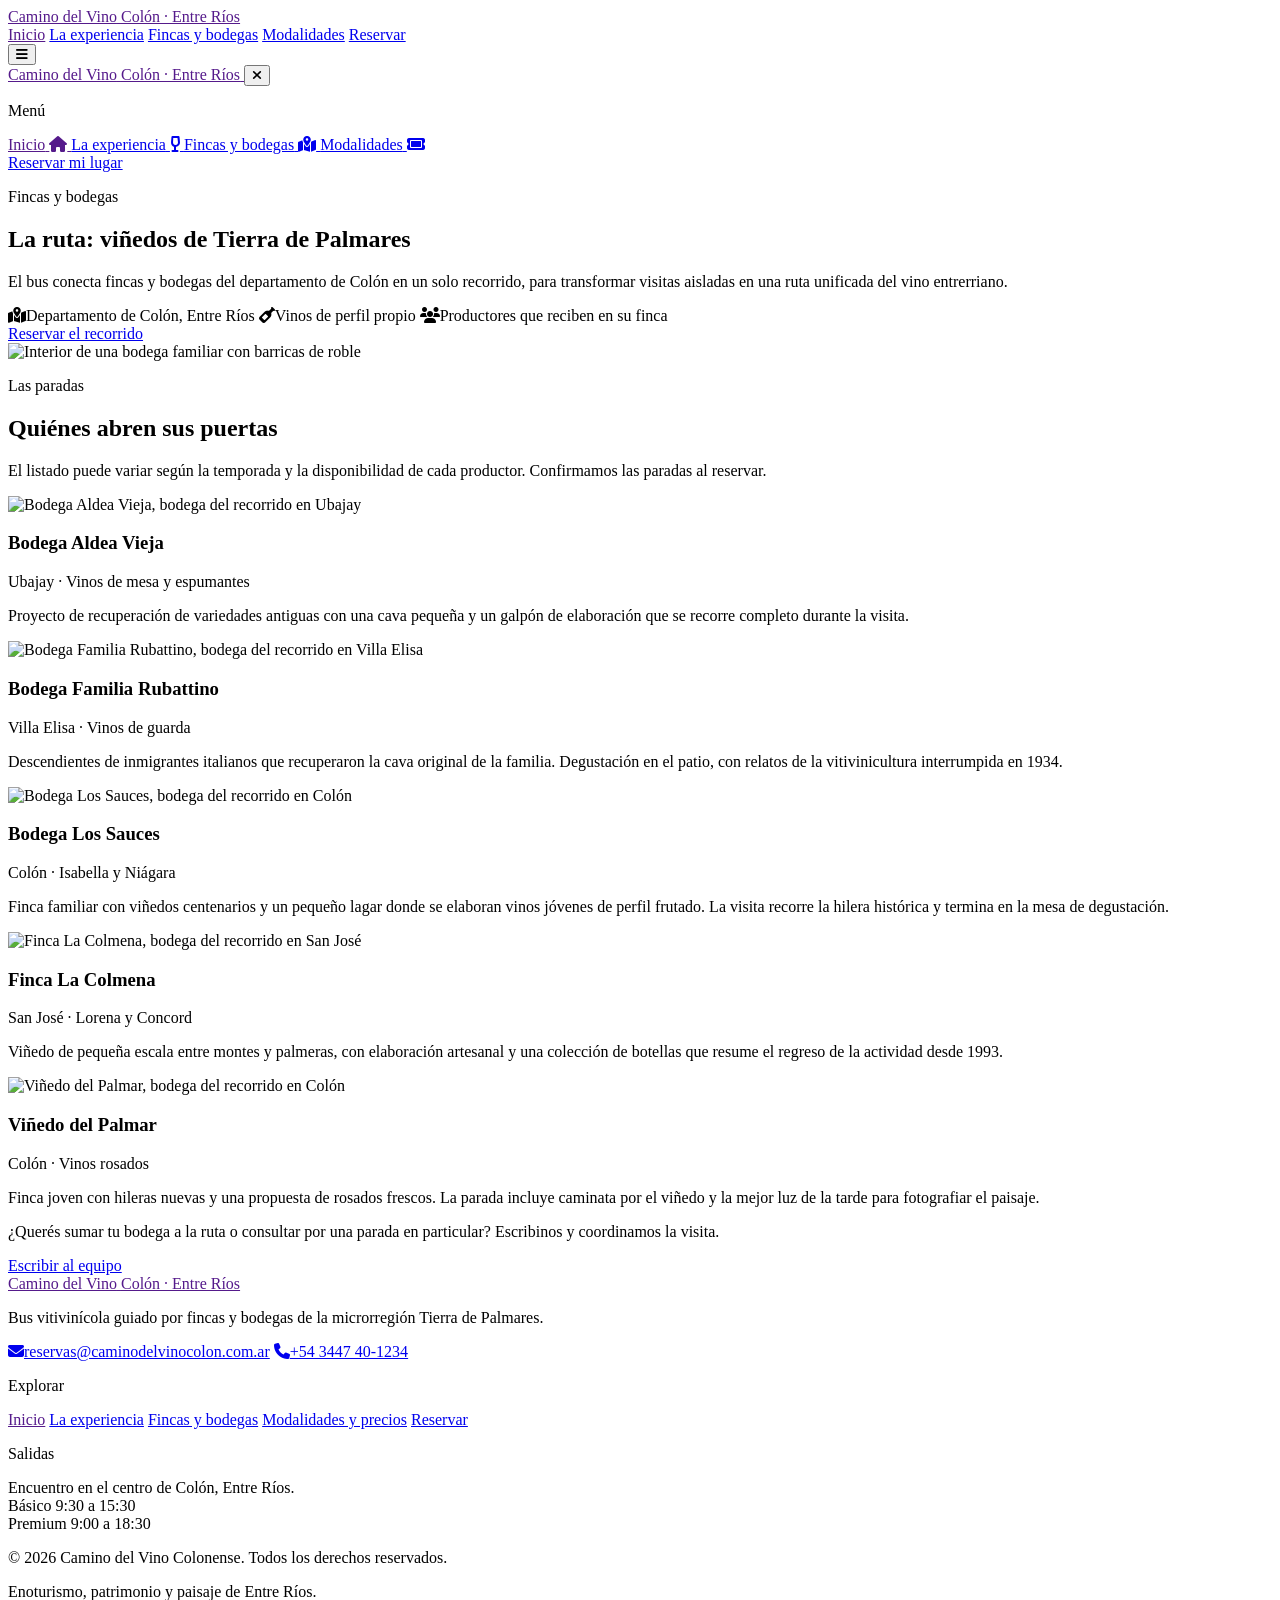
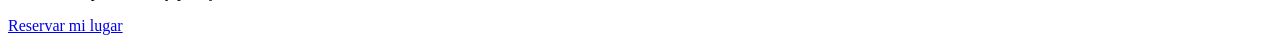
==== VINO_COLON/src/assets/pages/bodegas.html @ ac014b7e "Add files via upload" ====
<!-- Explain: Main page shell for the "Wineries" section of the website. -->

<!DOCTYPE html>
<html lang="es" class="scroll-smooth">
<head><script src="https://cdn-cms-s-8-4.f-static.net/versions/2/system_mini/js/minimize_appBuilderPreviewIframe_scripts_v3.js?v=vc1795268181" crossorigin="anonymous"></script><script>window.isManagment = "2";</script><script>window.IsManagment = "2";window.APP_PROJECT_ID = "b13bdb7434fa4cfe5e94bb306a5a2684";window.__CDN_BASE_URL__ = "https:\/\/cdn-cms-s-8-4.f-static.net\/manager\/ai_app_builder\/v3\/assets\/";window.APP_CURRENCIES = {"isActive":false,"currencies":{"ARS":{"code":"ARS","label":"Argentina Peso","symbol":"\u0026#36;","symbolFirst":true,"rate":1,"isDefault":true}}};window.APP_TAX = {"productsTax":"","regions":[{"id":384878030,"regionName":"Rest of the World","countries":{"REST_WORLD":{}},"tax":{"option":"differentTax","differentTax":{"REST_WORLD":0},"basedOn":"shippingAddress","taxCalAfterShipping":false}},{"id":384878031,"regionName":"Argentina","countries":{"ARG":{}},"tax":{"option":"differentTax","differentTax":{"ARG":{"states":{"AR-B":0,"AR-K":0,"AR-H":0,"AR-U":0,"AR-X":0,"AR-W":0,"AR-E":0,"AR-P":0,"AR-Y":0,"AR-L":0,"AR-F":0,"AR-M":0,"AR-N":0,"AR-Q":0,"AR-R":0,"AR-A":0,"AR-J":0,"AR-D":0,"AR-Z":0,"AR-S":0,"AR-G":0,"AR-V":0,"AR-T":0}}},"basedOn":"shippingAddress","taxCalAfterShipping":false}}],"countryOptions":[{"code":"ARG","name":"Argentina","states":[],"requiresState":false},{"code":"REST_WORLD","name":"REST_WORLD","states":[],"requiresState":false}]};window.APP_BUILDER_BASE_PATH = "\/manager\/ai_app_builder\/v3";window.APP_BUILDER_REALTIME_ENABLED = true;</script><link rel="stylesheet" href="https://cdn-cms-s-8-4.f-static.net/versions/2/system_mini/css/minimize_appBuilder_v3.css?v=vc1795268181" type="text/css" crossorigin="anonymous"><link rel="preconnect" href="https://cdn.jsdelivr.net"><link rel="preconnect" href="https://cdnjs.cloudflare.com"><link rel="dns-prefetch" href="https://images.cdn-files-a.com">
<!-- Regular Meta Info -->
<title>Fincas y bodegas | Camino del Vino Colonense</title>
<meta name="description" content="Las fincas y bodegas que integran el bus vitivinícola en el departamento de Colón, microrregión Tierra de Palmares, Entre Ríos.">
<meta name="keywords" content="bodegas Colón Entre Ríos">
<link rel="canonical" href="https://app.site123.com/.preview-b13bdb7434fa4cfe5e94bb306a5a2684/bodegas.html"/>
<!-- Favicon -->
<link rel="shortcut icon" href="https://images.cdn-files-a.com/admin/InterfaceStatisFiles/allOther/ads/site123/brand_kit_2026/SITE123-Logo-2026/web/icon-512.png?aspect_ratio=1:1&amp;width=48&amp;format=png" type="image/x-icon">
<link rel="icon" href="https://images.cdn-files-a.com/admin/InterfaceStatisFiles/allOther/ads/site123/brand_kit_2026/SITE123-Logo-2026/web/icon-512.png?aspect_ratio=1:1&amp;width=48&amp;format=png" type="image/x-icon">
<!-- Facebook Meta Info -->
<meta property="og:url" content="https://app.site123.com/.preview-b13bdb7434fa4cfe5e94bb306a5a2684/bodegas.html">
<meta property="og:image" content="https://files.cdn-files-a.com/admin/system_photos_stock/normal_696044f6e356b.jpg?ratio=16:9&amp;format=avif">
<meta property="og:description" content="Las fincas y bodegas que integran el bus vitivinícola en el departamento de Colón, microrregión Tierra de Palmares, Entre Ríos.">
<meta property="og:title" content="Fincas y bodegas | Camino del Vino Colonense">
<meta property="og:site_name" content="Fincas y bodegas | Camino del Vino Colonense">
<meta property="og:see_also" content="https://app.site123.com">
<!-- Google+ Meta Info -->
<meta itemprop="name" content="Fincas y bodegas | Camino del Vino Colonense">
<meta itemprop="description" content="Las fincas y bodegas que integran el bus vitivinícola en el departamento de Colón, microrregión Tierra de Palmares, Entre Ríos.">
<meta itemprop="image" content="https://files.cdn-files-a.com/admin/system_photos_stock/normal_696044f6e356b.jpg?ratio=16:9&amp;format=avif">
<!-- Twitter Meta Info -->
<meta name="twitter:card" content="summary_large_image">
<meta name="twitter:url" content="https://app.site123.com/.preview-b13bdb7434fa4cfe5e94bb306a5a2684/bodegas.html">
<meta name="twitter:title" content="Fincas y bodegas | Camino del Vino Colonense">
<meta name="twitter:description" content="Las fincas y bodegas que integran el bus vitivinícola en el departamento de Colón, microrregión Tierra de Palmares, Entre Ríos.">
<meta name="twitter:image" content="https://files.cdn-files-a.com/admin/system_photos_stock/normal_696044f6e356b.jpg?ratio=16:9&amp;format=avif">
<meta name="robots" content="noindex, nofollow">

    <!-- twig-include:global/head.html --><!-- Explain: Shared head content with fonts, Tailwind, daisyUI, and app CSS -->
<meta charset="UTF-8">
<meta name="viewport" content="width=device-width, initial-scale=1.0">
<link href="https://cdn.jsdelivr.net/npm/daisyui@5.5.20" rel="stylesheet" type="text/css" />
<script src="https://cdn.jsdelivr.net/npm/@tailwindcss/browser@4.3.0"></script>
<link rel="stylesheet" href="https://cdnjs.cloudflare.com/ajax/libs/font-awesome/6.7.2/css/all.min.css">
<link rel="preconnect" href="https://fonts.googleapis.com">
<link rel="preconnect" href="https://fonts.gstatic.com" crossorigin>
<link href="https://fonts.googleapis.com/css2?family=Playfair+Display:wght@400;500;600;700&family=Lora:wght@500;600;700&family=Montserrat:wght@400;500;600;700&display=swap" rel="stylesheet">
<link rel="stylesheet" href="https://cdn-cms-s-8-4.f-static.net/manager/ai_app_builder/v3/assets/css/theme.css?t=1795301998&w=12686944&edit=1">
<link rel="stylesheet" href="https://cdn-cms-s-8-4.f-static.net/manager/ai_app_builder/v3/assets/css/main.css?t=1795301998&w=12686944&edit=1">
<link rel="stylesheet" href="https://cdn-cms-s-8-4.f-static.net/manager/ai_app_builder/v3/assets/css/components.css?t=1795301998&w=12686944&edit=1">
<link rel="stylesheet" href="https://cdn-cms-s-8-4.f-static.net/manager/ai_app_builder/v3/assets/css/layout.css?t=1795301998&w=12686944&edit=1">
<!-- /twig-include:global/head.html -->
</head>
<body class="min-h-screen bg-[var(--background-color)] text-[var(--text-color)]" style="font-family: var(--font-body);">
    <!-- twig-include:global/header.html --><!-- Explain: Global header with site navigation and mobile menu. -->
<header class="site-header fixed left-0 right-0 top-0 z-40 border-b border-[var(--border-color)]">
    <nav class="mx-auto flex max-w-[calc(80rem+4rem)] items-center justify-between gap-4 px-5 py-3 sm:px-8" aria-label="Navegación principal">
        <a href="" class="flex flex-col items-center text-center text-[var(--accent-color)] transition-opacity duration-300 hover:opacity-70 focus:outline-none" aria-label="Camino del Vino Colonense - Inicio">
            <span class="text-2xl leading-none sm:text-3xl" style="font-family: var(--font-logo);">Camino del Vino</span>
            <span class="mt-1 text-[0.55rem] font-bold uppercase leading-none tracking-[0.32em] text-[var(--logo-subtitle-color)] sm:text-[0.6rem]">Colón · Entre Ríos</span>
        </a>

        <div class="hidden items-center gap-6 text-sm font-semibold lg:flex xl:gap-8">
            <a href="" class="transition-colors hover:text-[var(--primary-color)]">Inicio</a>
            <a href="experiencia.html" class="transition-colors hover:text-[var(--primary-color)]">La experiencia</a>
            <a href="bodegas.html" class="transition-colors hover:text-[var(--primary-color)]">Fincas y bodegas</a>
            <a href="modalidades.html" class="transition-colors hover:text-[var(--primary-color)]">Modalidades</a>
            <a href="reservar.html" class="btn ml-2 h-10 min-h-10 rounded-full border-0 bg-[var(--button-color)] px-6 text-[var(--text-color)] shadow-[var(--shadow-button)] transition-all duration-300 hover:bg-[var(--primary-hover)]">Reservar</a>
        </div>

        <button type="button" id="navOpenButton" class="inline-flex min-h-11 w-11 items-center justify-center rounded-full border border-[var(--glass-border)] bg-[var(--nav-bg)] text-[var(--text-color)] shadow-[var(--shadow-soft)] backdrop-blur-xl transition-all hover:bg-[var(--surface-color)] focus:outline-none focus:ring-2 focus:ring-[var(--accent-color)] lg:hidden" aria-label="Abrir menú">
            <i class="fa-solid fa-bars text-lg"></i>
        </button>
    </nav>

    <div id="navOverlay" class="fixed inset-0 z-[80] hidden min-h-dvh flex-col overflow-y-auto bg-[var(--background-color)] text-[var(--text-color)] lg:hidden" aria-hidden="true">
        <div class="shrink-0 border-b border-[var(--border-color)] bg-[var(--background-color)]/95 backdrop-blur-xl">
            <div class="mx-auto flex w-full max-w-[calc(80rem+4rem)] items-center justify-between gap-4 px-5 py-4 sm:px-8">
                <a href="" class="nav-close-link flex min-w-0 flex-col items-start text-left text-[var(--accent-color)] transition-opacity duration-300 hover:opacity-70 focus:outline-none">
                    <span class="max-w-[13rem] truncate text-xl leading-none sm:max-w-none sm:text-2xl" style="font-family: var(--font-logo);">Camino del Vino</span>
                    <span class="mt-1 text-[0.52rem] font-bold uppercase leading-none tracking-[0.28em] text-[var(--logo-subtitle-color)]">Colón · Entre Ríos</span>
                </a>
                <button type="button" id="navCloseButton" class="inline-flex min-h-11 w-11 shrink-0 items-center justify-center rounded-full border border-[var(--glass-border)] bg-[var(--surface-color)] text-[var(--text-color)] shadow-[var(--shadow-soft)] transition-all hover:bg-[var(--glass-bg)] focus:outline-none focus:ring-2 focus:ring-[var(--accent-color)]" aria-label="Cerrar menú">
                    <i class="fa-solid fa-xmark text-lg"></i>
                </button>
            </div>
        </div>
        <div class="mx-auto flex w-full max-w-md flex-1 flex-col justify-center px-5 py-8 sm:max-w-xl sm:px-8 sm:py-12">
            <div class="rounded-[2rem] border border-[var(--glass-border)] bg-[var(--surface-color)]/90 p-4 shadow-[var(--shadow-soft)] backdrop-blur-xl sm:p-6">
                <p class="mb-3 px-2 text-xs font-bold uppercase tracking-[0.24em] text-[var(--sage-dark)]">Menú</p>
                <nav class="grid divide-y divide-[var(--glass-border)]" aria-label="Navegación móvil">
                    <a href="" class="nav-close-link flex min-h-14 items-center justify-between rounded-2xl px-2 text-xl font-semibold transition-colors hover:text-[var(--primary-color)]" style="font-family: var(--font-heading);">
                        <span>Inicio</span>
                        <i class="fa-solid fa-house text-sm text-[var(--accent-color)]"></i>
                    </a>
                    <a href="experiencia.html" class="nav-close-link flex min-h-14 items-center justify-between rounded-2xl px-2 text-xl font-semibold transition-colors hover:text-[var(--primary-color)]" style="font-family: var(--font-heading);">
                        <span>La experiencia</span>
                        <i class="fa-solid fa-wine-glass-empty text-sm text-[var(--accent-color)]"></i>
                    </a>
                    <a href="bodegas.html" class="nav-close-link flex min-h-14 items-center justify-between rounded-2xl px-2 text-xl font-semibold transition-colors hover:text-[var(--primary-color)]" style="font-family: var(--font-heading);">
                        <span>Fincas y bodegas</span>
                        <i class="fa-solid fa-map-location-dot text-sm text-[var(--accent-color)]"></i>
                    </a>
                    <a href="modalidades.html" class="nav-close-link flex min-h-14 items-center justify-between rounded-2xl px-2 text-xl font-semibold transition-colors hover:text-[var(--primary-color)]" style="font-family: var(--font-heading);">
                        <span>Modalidades</span>
                        <i class="fa-solid fa-ticket text-sm text-[var(--accent-color)]"></i>
                    </a>
                </nav>
                <a href="reservar.html" class="nav-close-link btn mt-4 min-h-12 w-full rounded-full border-0 bg-[var(--button-color)] text-[var(--text-color)] shadow-[var(--shadow-button)]">Reservar mi lugar</a>
            </div>
        </div>
    </div>
</header><!-- /twig-include:global/header.html -->
    <main>
        <!-- twig-include:sections/bodegas.hero.html --><!-- Explain: Hero section for the "Wineries" page, introducing the wine route. -->
<section class="hero-split relative isolate overflow-hidden px-5 pb-16 pt-32 sm:px-8 lg:pt-36">
    <div class="orb orb-terracotta"></div>
    <div class="mx-auto grid max-w-7xl items-center gap-12 lg:grid-cols-[1fr_0.95fr]">
        <div>
            <p class="section-kicker">Fincas y bodegas</p>
            <h1 class="mt-5 text-4xl font-semibold leading-none tracking-[-0.04em] text-[var(--text-color)] sm:text-5xl lg:text-6xl" style="font-family: var(--font-heading);">La ruta: viñedos de Tierra de Palmares</h1>
            <p class="mt-6 max-w-xl text-lg leading-8 text-[var(--text-muted)]">El bus conecta fincas y bodegas del departamento de Colón en un solo recorrido, para transformar visitas aisladas en una ruta unificada del vino entrerriano.</p>
                        <div class="mt-8 flex flex-wrap gap-x-7 gap-y-3">
                                <span class="inline-flex items-center gap-2 text-sm font-medium text-[var(--text-muted)]"><i class="fa-solid fa-map-location-dot text-[var(--accent-color)]"></i>Departamento de Colón, Entre Ríos</span>
                                <span class="inline-flex items-center gap-2 text-sm font-medium text-[var(--text-muted)]"><i class="fa-solid fa-wine-bottle text-[var(--accent-color)]"></i>Vinos de perfil propio</span>
                                <span class="inline-flex items-center gap-2 text-sm font-medium text-[var(--text-muted)]"><i class="fa-solid fa-users text-[var(--accent-color)]"></i>Productores que reciben en su finca</span>
                            </div>
            <a href="reservar.html" class="btn mt-8 min-h-11 rounded-full border-0 bg-[var(--button-color)] px-6 text-[var(--text-color)] shadow-[var(--shadow-button)] transition-all duration-300 hover:bg-[var(--primary-hover)]">Reservar el recorrido</a>
        </div>
        <div class="arch-frame arch-frame-large mx-auto w-full max-w-[520px]">
            <img  alt="Interior de una bodega familiar con barricas de roble" sizes="(min-width: 1024px) 42vw, 90vw" class="h-full w-full object-cover" src="https://files.cdn-files-a.com/uploads/12686944/800_un-6b020301c7d32.jpg?ratio=2:3&format=avif" srcset="https://files.cdn-files-a.com/uploads/12686944/100_un-6b020301c7d32.jpg?ratio=2:3&format=avif 100w, https://files.cdn-files-a.com/uploads/12686944/400_un-6b020301c7d32.jpg?ratio=2:3&format=avif 400w, https://files.cdn-files-a.com/uploads/12686944/800_un-6b020301c7d32.jpg?ratio=2:3&format=avif 800w, https://files.cdn-files-a.com/uploads/12686944/1200_un-6b020301c7d32.jpg?ratio=2:3&format=avif 1200w, https://files.cdn-files-a.com/uploads/12686944/1600_un-6b020301c7d32.jpg?ratio=2:3&format=avif 1600w, https://files.cdn-files-a.com/uploads/12686944/2000_un-6b020301c7d32.jpg?ratio=2:3&format=avif 2000w" data-sizes-auto="1">
        </div>
    </div>
</section><!-- /twig-include:sections/bodegas.hero.html -->
        <!-- twig-include:sections/bodegas.listado.html --><!-- Explain: List of wineries and vineyards featured in the wine tour route. -->
<section class="section-pad px-5 sm:px-8">
    <div class="mx-auto max-w-7xl">
        <div class="flex flex-col gap-5 md:flex-row md:items-end md:justify-between">
            <div>
                <p class="section-kicker">Las paradas</p>
                <h2 class="mt-4 max-w-2xl text-4xl font-semibold leading-tight tracking-[-0.03em] sm:text-5xl" style="font-family: var(--font-heading);">Quiénes abren sus puertas</h2>
            </div>
            <p class="max-w-md text-base leading-7 text-[var(--text-muted)]">El listado puede variar según la temporada y la disponibilidad de cada productor. Confirmamos las paradas al reservar.</p>
        </div>
                        <div class="mt-12 grid gap-6 sm:grid-cols-2 lg:grid-cols-3">
            <article class="tour-card glass-panel flex flex-col" data-ai-namespace="bodegas" data-ai-record-id="12968982">
                <div class="overflow-hidden rounded-[1.4rem]">
                    <img  alt="Bodega Aldea Vieja, bodega del recorrido en Ubajay" class="aspect-[4/3] w-full object-cover" src="https://files.cdn-files-a.com/admin/system_photos_stock/100_696044f6e356b.jpg?ratio=16:9&amp;format=avif" srcset="https://files.cdn-files-a.com/admin/system_photos_stock/100_696044f6e356b.jpg?ratio=16:9&amp;format=avif 100w, https://files.cdn-files-a.com/admin/system_photos_stock/400_696044f6e356b.jpg?ratio=16:9&amp;format=avif 400w, https://files.cdn-files-a.com/admin/system_photos_stock/800_696044f6e356b.jpg?ratio=16:9&amp;format=avif 800w, https://files.cdn-files-a.com/admin/system_photos_stock/1200_696044f6e356b.jpg?ratio=16:9&amp;format=avif 1200w, https://files.cdn-files-a.com/admin/system_photos_stock/1600_696044f6e356b.jpg?ratio=16:9&amp;format=avif 1600w, https://files.cdn-files-a.com/admin/system_photos_stock/2000_696044f6e356b.jpg?ratio=16:9&amp;format=avif 2000w" loading="lazy" sizes="1px" data-sizes-auto="1">
                </div>
                <h3 class="mt-5 text-xl font-semibold tracking-[-0.02em] text-[var(--text-color)]" style="font-family: var(--font-heading);">Bodega Aldea Vieja</h3>
                <p class="mt-1 text-xs font-semibold uppercase tracking-[0.18em] text-[var(--sage-dark)]">Ubajay · Vinos de mesa y espumantes</p>
                <p class="mt-3 flex-1 text-sm leading-7 text-[var(--text-muted)]">Proyecto de recuperación de variedades antiguas con una cava pequeña y un galpón de elaboración que se recorre completo durante la visita.</p>
            </article>
            <article class="tour-card glass-panel flex flex-col" data-ai-namespace="bodegas" data-ai-record-id="12968980">
                <div class="overflow-hidden rounded-[1.4rem]">
                    <img  alt="Bodega Familia Rubattino, bodega del recorrido en Villa Elisa" class="aspect-[4/3] w-full object-cover" src="https://files.cdn-files-a.com/admin/system_photos_stock/100_697a0c5b41634.jpg?ratio=16:9&amp;format=avif" srcset="https://files.cdn-files-a.com/admin/system_photos_stock/100_697a0c5b41634.jpg?ratio=16:9&amp;format=avif 100w, https://files.cdn-files-a.com/admin/system_photos_stock/400_697a0c5b41634.jpg?ratio=16:9&amp;format=avif 400w, https://files.cdn-files-a.com/admin/system_photos_stock/800_697a0c5b41634.jpg?ratio=16:9&amp;format=avif 800w, https://files.cdn-files-a.com/admin/system_photos_stock/1200_697a0c5b41634.jpg?ratio=16:9&amp;format=avif 1200w, https://files.cdn-files-a.com/admin/system_photos_stock/1600_697a0c5b41634.jpg?ratio=16:9&amp;format=avif 1600w, https://files.cdn-files-a.com/admin/system_photos_stock/2000_697a0c5b41634.jpg?ratio=16:9&amp;format=avif 2000w" loading="lazy" sizes="1px" data-sizes-auto="1">
                </div>
                <h3 class="mt-5 text-xl font-semibold tracking-[-0.02em] text-[var(--text-color)]" style="font-family: var(--font-heading);">Bodega Familia Rubattino</h3>
                <p class="mt-1 text-xs font-semibold uppercase tracking-[0.18em] text-[var(--sage-dark)]">Villa Elisa · Vinos de guarda</p>
                <p class="mt-3 flex-1 text-sm leading-7 text-[var(--text-muted)]">Descendientes de inmigrantes italianos que recuperaron la cava original de la familia. Degustación en el patio, con relatos de la vitivinicultura interrumpida en 1934.</p>
            </article>
            <article class="tour-card glass-panel flex flex-col" data-ai-namespace="bodegas" data-ai-record-id="12968978">
                <div class="overflow-hidden rounded-[1.4rem]">
                    <img  alt="Bodega Los Sauces, bodega del recorrido en Colón" class="aspect-[4/3] w-full object-cover" src="https://files.cdn-files-a.com/admin/system_photos_stock/100_6963dc3dcaab4.jpg?ratio=16:9&amp;format=avif" srcset="https://files.cdn-files-a.com/admin/system_photos_stock/100_6963dc3dcaab4.jpg?ratio=16:9&amp;format=avif 100w, https://files.cdn-files-a.com/admin/system_photos_stock/400_6963dc3dcaab4.jpg?ratio=16:9&amp;format=avif 400w, https://files.cdn-files-a.com/admin/system_photos_stock/800_6963dc3dcaab4.jpg?ratio=16:9&amp;format=avif 800w, https://files.cdn-files-a.com/admin/system_photos_stock/1200_6963dc3dcaab4.jpg?ratio=16:9&amp;format=avif 1200w, https://files.cdn-files-a.com/admin/system_photos_stock/1600_6963dc3dcaab4.jpg?ratio=16:9&amp;format=avif 1600w, https://files.cdn-files-a.com/admin/system_photos_stock/2000_6963dc3dcaab4.jpg?ratio=16:9&amp;format=avif 2000w" loading="lazy" sizes="1px" data-sizes-auto="1">
                </div>
                <h3 class="mt-5 text-xl font-semibold tracking-[-0.02em] text-[var(--text-color)]" style="font-family: var(--font-heading);">Bodega Los Sauces</h3>
                <p class="mt-1 text-xs font-semibold uppercase tracking-[0.18em] text-[var(--sage-dark)]">Colón · Isabella y Niágara</p>
                <p class="mt-3 flex-1 text-sm leading-7 text-[var(--text-muted)]">Finca familiar con viñedos centenarios y un pequeño lagar donde se elaboran vinos jóvenes de perfil frutado. La visita recorre la hilera histórica y termina en la mesa de degustación.</p>
            </article>
            <article class="tour-card glass-panel flex flex-col" data-ai-namespace="bodegas" data-ai-record-id="12968979">
                <div class="overflow-hidden rounded-[1.4rem]">
                    <img  alt="Finca La Colmena, bodega del recorrido en San José" class="aspect-[4/3] w-full object-cover" src="https://files.cdn-files-a.com/admin/system_photos_stock/100_695fea0b709ac.jpg?ratio=16:9&amp;format=avif" srcset="https://files.cdn-files-a.com/admin/system_photos_stock/100_695fea0b709ac.jpg?ratio=16:9&amp;format=avif 100w, https://files.cdn-files-a.com/admin/system_photos_stock/400_695fea0b709ac.jpg?ratio=16:9&amp;format=avif 400w, https://files.cdn-files-a.com/admin/system_photos_stock/800_695fea0b709ac.jpg?ratio=16:9&amp;format=avif 800w, https://files.cdn-files-a.com/admin/system_photos_stock/1200_695fea0b709ac.jpg?ratio=16:9&amp;format=avif 1200w, https://files.cdn-files-a.com/admin/system_photos_stock/1600_695fea0b709ac.jpg?ratio=16:9&amp;format=avif 1600w, https://files.cdn-files-a.com/admin/system_photos_stock/2000_695fea0b709ac.jpg?ratio=16:9&amp;format=avif 2000w" loading="lazy" sizes="1px" data-sizes-auto="1">
                </div>
                <h3 class="mt-5 text-xl font-semibold tracking-[-0.02em] text-[var(--text-color)]" style="font-family: var(--font-heading);">Finca La Colmena</h3>
                <p class="mt-1 text-xs font-semibold uppercase tracking-[0.18em] text-[var(--sage-dark)]">San José · Lorena y Concord</p>
                <p class="mt-3 flex-1 text-sm leading-7 text-[var(--text-muted)]">Viñedo de pequeña escala entre montes y palmeras, con elaboración artesanal y una colección de botellas que resume el regreso de la actividad desde 1993.</p>
            </article>
            <article class="tour-card glass-panel flex flex-col" data-ai-namespace="bodegas" data-ai-record-id="12968981">
                <div class="overflow-hidden rounded-[1.4rem]">
                    <img  alt="Viñedo del Palmar, bodega del recorrido en Colón" class="aspect-[4/3] w-full object-cover" src="https://files.cdn-files-a.com/admin/system_photos_stock/100_695d4849f3df5.jpg?ratio=16:9&amp;format=avif" srcset="https://files.cdn-files-a.com/admin/system_photos_stock/100_695d4849f3df5.jpg?ratio=16:9&amp;format=avif 100w, https://files.cdn-files-a.com/admin/system_photos_stock/400_695d4849f3df5.jpg?ratio=16:9&amp;format=avif 400w, https://files.cdn-files-a.com/admin/system_photos_stock/800_695d4849f3df5.jpg?ratio=16:9&amp;format=avif 800w, https://files.cdn-files-a.com/admin/system_photos_stock/1200_695d4849f3df5.jpg?ratio=16:9&amp;format=avif 1200w, https://files.cdn-files-a.com/admin/system_photos_stock/1600_695d4849f3df5.jpg?ratio=16:9&amp;format=avif 1600w, https://files.cdn-files-a.com/admin/system_photos_stock/2000_695d4849f3df5.jpg?ratio=16:9&amp;format=avif 2000w" loading="lazy" sizes="1px" data-sizes-auto="1">
                </div>
                <h3 class="mt-5 text-xl font-semibold tracking-[-0.02em] text-[var(--text-color)]" style="font-family: var(--font-heading);">Viñedo del Palmar</h3>
                <p class="mt-1 text-xs font-semibold uppercase tracking-[0.18em] text-[var(--sage-dark)]">Colón · Vinos rosados</p>
                <p class="mt-3 flex-1 text-sm leading-7 text-[var(--text-muted)]">Finca joven con hileras nuevas y una propuesta de rosados frescos. La parada incluye caminata por el viñedo y la mejor luz de la tarde para fotografiar el paisaje.</p>
            </article>
                    </div>
                <div class="mt-12 flex flex-col items-start gap-4 rounded-[2rem] border border-[var(--glass-border)] bg-[var(--surface-color)] p-6 sm:flex-row sm:items-center sm:justify-between">
            <p class="max-w-xl text-sm leading-7 text-[var(--text-muted)]">¿Querés sumar tu bodega a la ruta o consultar por una parada en particular? Escribinos y coordinamos la visita.</p>
            <a href="reservar.html" class="btn min-h-11 rounded-full border-0 bg-[var(--button-color)] px-6 text-[var(--text-color)] shadow-[var(--shadow-button)] transition-all duration-300 hover:bg-[var(--primary-hover)]">Escribir al equipo</a>
        </div>
    </div>
</section><!-- /twig-include:sections/bodegas.listado.html -->
    </main>
    <!-- twig-include:global/footer.html --><!-- Explain: Global footer with site links, contact info, and copyright. -->
<footer class="bg-[var(--footer-bg)] px-5 pb-28 pt-10 text-[var(--text-color)] sm:px-8 md:pb-12 lg:pt-14">
    <div class="mx-auto max-w-7xl border-t border-[var(--glass-border)] pt-8">
        <div class="grid gap-10 lg:grid-cols-[1.3fr_0.8fr_0.9fr]">
            <div class="text-center lg:text-left">
                <a href="" class="inline-flex flex-col items-center text-center text-[var(--accent-color)] transition-opacity duration-300 hover:opacity-70 lg:items-start lg:text-left">
                    <span class="text-3xl md:text-4xl" style="font-family: var(--font-logo);">Camino del Vino</span>
                    <span class="mt-1 text-xs font-bold uppercase leading-none tracking-[0.32em] text-[var(--logo-subtitle-color)]">Colón · Entre Ríos</span>
                </a>
                <p class="mx-auto mt-4 max-w-sm text-sm leading-7 text-[var(--text-muted)] lg:mx-0">Bus vitivinícola guiado por fincas y bodegas de la microrregión Tierra de Palmares.</p>
                <div class="mt-5 grid gap-2 text-sm text-[var(--text-muted)]">
                    <a href="mailto:reservas@caminodelvinocolon.com.ar" class="inline-flex items-center justify-center gap-2 transition-colors hover:text-[var(--text-color)] lg:justify-start"><i class="fa-solid fa-envelope text-[var(--accent-color)]"></i>reservas@caminodelvinocolon.com.ar</a>
                    <a href="tel:+543447401234" class="inline-flex items-center justify-center gap-2 transition-colors hover:text-[var(--text-color)] lg:justify-start"><i class="fa-solid fa-phone text-[var(--accent-color)]"></i>+54 3447 40-1234</a>
                </div>
            </div>

            <div class="text-center lg:text-left">
                <p class="text-sm font-semibold uppercase tracking-[0.22em]">Explorar</p>
                <div class="mt-4 grid gap-2 text-sm text-[var(--text-muted)]">
                    <a href="" class="transition-colors hover:text-[var(--text-color)]">Inicio</a>
                    <a href="experiencia.html" class="transition-colors hover:text-[var(--text-color)]">La experiencia</a>
                    <a href="bodegas.html" class="transition-colors hover:text-[var(--text-color)]">Fincas y bodegas</a>
                    <a href="modalidades.html" class="transition-colors hover:text-[var(--text-color)]">Modalidades y precios</a>
                    <a href="reservar.html" class="transition-colors hover:text-[var(--text-color)]">Reservar</a>
                </div>
            </div>

            <div class="text-center lg:text-left">
                <p class="text-sm font-semibold uppercase tracking-[0.22em]">Salidas</p>
                <p class="mt-4 text-sm leading-7 text-[var(--text-muted)]">Encuentro en el centro de Colón, Entre Ríos.<br>Básico 9:30 a 15:30<br>Premium 9:00 a 18:30</p>
            </div>
        </div>

        <div class="mt-10 flex flex-col items-center justify-between gap-2 border-t border-[var(--glass-border)] pt-5 text-xs text-[var(--text-muted)] sm:flex-row sm:gap-4">
            <p class="text-center sm:text-left">&copy; 2026 Camino del Vino Colonense. Todos los derechos reservados.</p>
            <p class="text-center sm:text-right">Enoturismo, patrimonio y paisaje de Entre Ríos.</p>
        </div>
    </div>
</footer>

<div class="mobile-book-bar md:hidden">
    <a href="reservar.html" class="btn min-h-12 w-full rounded-full border-0 bg-[var(--button-color)] text-[var(--text-color)] shadow-[var(--shadow-button)]">Reservar mi lugar</a>
</div><!-- /twig-include:global/footer.html -->
    <script src="https://cdn-cms-s-8-4.f-static.net/manager/ai_app_builder/v3/assets/js/app.js?t=1795301998&w=12686944&edit=1"></script>
<script>var packageNUM=1;</script><script src="https://cdn-cms-s-8-4.f-static.net/versions/2/system_mini/js/minimize_appBuilder_scripts_v3.js?v=vc1795268181" crossorigin="anonymous"></script></body>
</html>
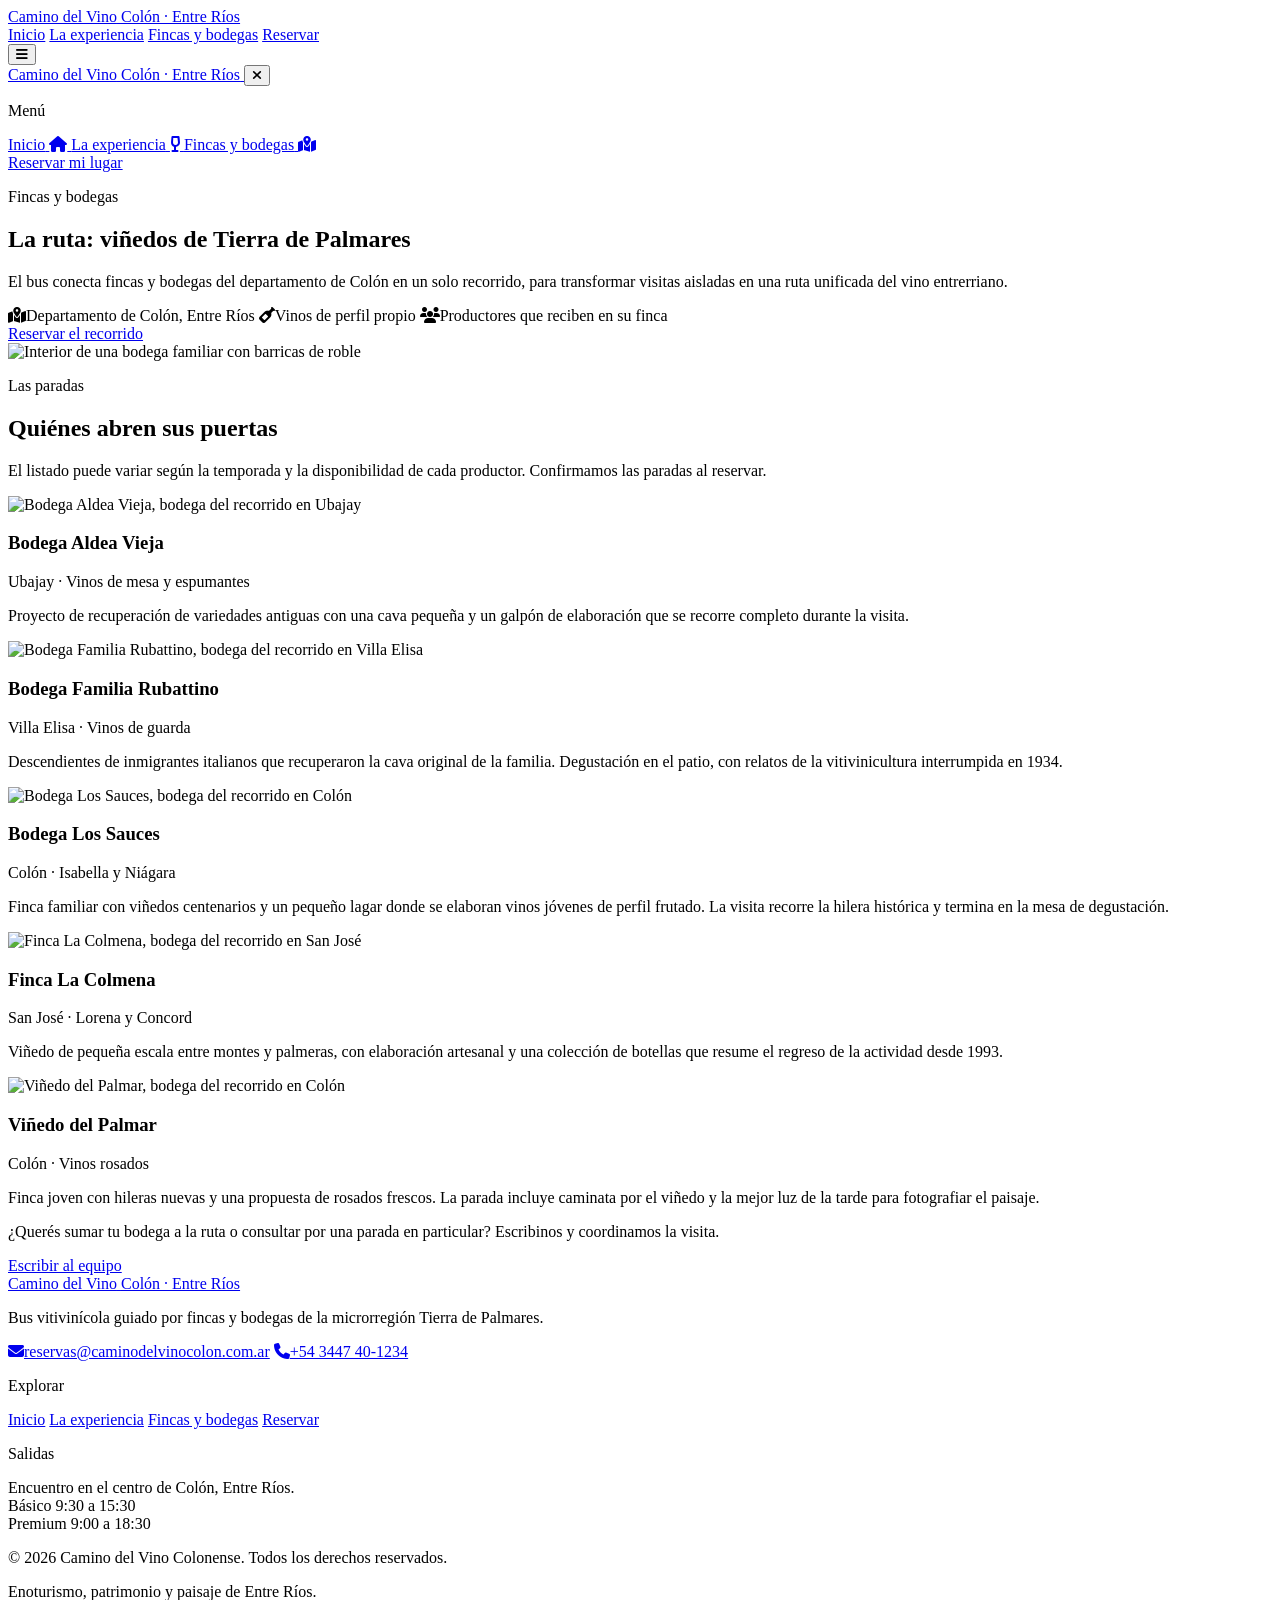
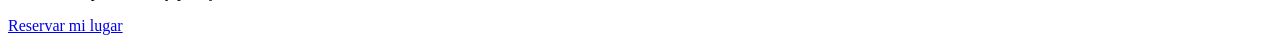
==== commit d0f4f592: "Add files via upload" ====
--- a/VINO_COLON/src/assets/pages/bodegas.html
+++ b/VINO_COLON/src/assets/pages/bodegas.html
@@ -49,16 +49,16 @@
     <!-- twig-include:global/header.html --><!-- Explain: Global header with site navigation and mobile menu. -->
 <header class="site-header fixed left-0 right-0 top-0 z-40 border-b border-[var(--border-color)]">
     <nav class="mx-auto flex max-w-[calc(80rem+4rem)] items-center justify-between gap-4 px-5 py-3 sm:px-8" aria-label="Navegación principal">
-        <a href="" class="flex flex-col items-center text-center text-[var(--accent-color)] transition-opacity duration-300 hover:opacity-70 focus:outline-none" aria-label="Camino del Vino Colonense - Inicio">
+        <a href="../../../index.html" class="flex flex-col items-center text-center text-[var(--accent-color)] transition-opacity duration-300 hover:opacity-70 focus:outline-none" aria-label="Camino del Vino Colonense - Inicio">
             <span class="text-2xl leading-none sm:text-3xl" style="font-family: var(--font-logo);">Camino del Vino</span>
             <span class="mt-1 text-[0.55rem] font-bold uppercase leading-none tracking-[0.32em] text-[var(--logo-subtitle-color)] sm:text-[0.6rem]">Colón · Entre Ríos</span>
         </a>
 
         <div class="hidden items-center gap-6 text-sm font-semibold lg:flex xl:gap-8">
-            <a href="" class="transition-colors hover:text-[var(--primary-color)]">Inicio</a>
+            <a href="../../../index.html" class="transition-colors hover:text-[var(--primary-color)]">Inicio</a>
             <a href="experiencia.html" class="transition-colors hover:text-[var(--primary-color)]">La experiencia</a>
             <a href="bodegas.html" class="transition-colors hover:text-[var(--primary-color)]">Fincas y bodegas</a>
-            <a href="modalidades.html" class="transition-colors hover:text-[var(--primary-color)]">Modalidades</a>
+
             <a href="reservar.html" class="btn ml-2 h-10 min-h-10 rounded-full border-0 bg-[var(--button-color)] px-6 text-[var(--text-color)] shadow-[var(--shadow-button)] transition-all duration-300 hover:bg-[var(--primary-hover)]">Reservar</a>
         </div>
 
@@ -70,7 +70,7 @@
     <div id="navOverlay" class="fixed inset-0 z-[80] hidden min-h-dvh flex-col overflow-y-auto bg-[var(--background-color)] text-[var(--text-color)] lg:hidden" aria-hidden="true">
         <div class="shrink-0 border-b border-[var(--border-color)] bg-[var(--background-color)]/95 backdrop-blur-xl">
             <div class="mx-auto flex w-full max-w-[calc(80rem+4rem)] items-center justify-between gap-4 px-5 py-4 sm:px-8">
-                <a href="" class="nav-close-link flex min-w-0 flex-col items-start text-left text-[var(--accent-color)] transition-opacity duration-300 hover:opacity-70 focus:outline-none">
+                <a href="../../../index.html" class="nav-close-link flex min-w-0 flex-col items-start text-left text-[var(--accent-color)] transition-opacity duration-300 hover:opacity-70 focus:outline-none">
                     <span class="max-w-[13rem] truncate text-xl leading-none sm:max-w-none sm:text-2xl" style="font-family: var(--font-logo);">Camino del Vino</span>
                     <span class="mt-1 text-[0.52rem] font-bold uppercase leading-none tracking-[0.28em] text-[var(--logo-subtitle-color)]">Colón · Entre Ríos</span>
                 </a>
@@ -83,7 +83,7 @@
             <div class="rounded-[2rem] border border-[var(--glass-border)] bg-[var(--surface-color)]/90 p-4 shadow-[var(--shadow-soft)] backdrop-blur-xl sm:p-6">
                 <p class="mb-3 px-2 text-xs font-bold uppercase tracking-[0.24em] text-[var(--sage-dark)]">Menú</p>
                 <nav class="grid divide-y divide-[var(--glass-border)]" aria-label="Navegación móvil">
-                    <a href="" class="nav-close-link flex min-h-14 items-center justify-between rounded-2xl px-2 text-xl font-semibold transition-colors hover:text-[var(--primary-color)]" style="font-family: var(--font-heading);">
+                    <a href="../../../index.html" class="nav-close-link flex min-h-14 items-center justify-between rounded-2xl px-2 text-xl font-semibold transition-colors hover:text-[var(--primary-color)]" style="font-family: var(--font-heading);">
                         <span>Inicio</span>
                         <i class="fa-solid fa-house text-sm text-[var(--accent-color)]"></i>
                     </a>
@@ -95,10 +95,7 @@
                         <span>Fincas y bodegas</span>
                         <i class="fa-solid fa-map-location-dot text-sm text-[var(--accent-color)]"></i>
                     </a>
-                    <a href="modalidades.html" class="nav-close-link flex min-h-14 items-center justify-between rounded-2xl px-2 text-xl font-semibold transition-colors hover:text-[var(--primary-color)]" style="font-family: var(--font-heading);">
-                        <span>Modalidades</span>
-                        <i class="fa-solid fa-ticket text-sm text-[var(--accent-color)]"></i>
-                    </a>
+
                 </nav>
                 <a href="reservar.html" class="nav-close-link btn mt-4 min-h-12 w-full rounded-full border-0 bg-[var(--button-color)] text-[var(--text-color)] shadow-[var(--shadow-button)]">Reservar mi lugar</a>
             </div>
@@ -190,7 +187,7 @@
     <div class="mx-auto max-w-7xl border-t border-[var(--glass-border)] pt-8">
         <div class="grid gap-10 lg:grid-cols-[1.3fr_0.8fr_0.9fr]">
             <div class="text-center lg:text-left">
-                <a href="" class="inline-flex flex-col items-center text-center text-[var(--accent-color)] transition-opacity duration-300 hover:opacity-70 lg:items-start lg:text-left">
+                <a href="../../../index.html" class="inline-flex flex-col items-center text-center text-[var(--accent-color)] transition-opacity duration-300 hover:opacity-70 lg:items-start lg:text-left">
                     <span class="text-3xl md:text-4xl" style="font-family: var(--font-logo);">Camino del Vino</span>
                     <span class="mt-1 text-xs font-bold uppercase leading-none tracking-[0.32em] text-[var(--logo-subtitle-color)]">Colón · Entre Ríos</span>
                 </a>
@@ -204,10 +201,9 @@
             <div class="text-center lg:text-left">
                 <p class="text-sm font-semibold uppercase tracking-[0.22em]">Explorar</p>
                 <div class="mt-4 grid gap-2 text-sm text-[var(--text-muted)]">
-                    <a href="" class="transition-colors hover:text-[var(--text-color)]">Inicio</a>
+                    <a href="../../../index.html" class="transition-colors hover:text-[var(--text-color)]">Inicio</a>
                     <a href="experiencia.html" class="transition-colors hover:text-[var(--text-color)]">La experiencia</a>
                     <a href="bodegas.html" class="transition-colors hover:text-[var(--text-color)]">Fincas y bodegas</a>
-                    <a href="modalidades.html" class="transition-colors hover:text-[var(--text-color)]">Modalidades y precios</a>
                     <a href="reservar.html" class="transition-colors hover:text-[var(--text-color)]">Reservar</a>
                 </div>
             </div>
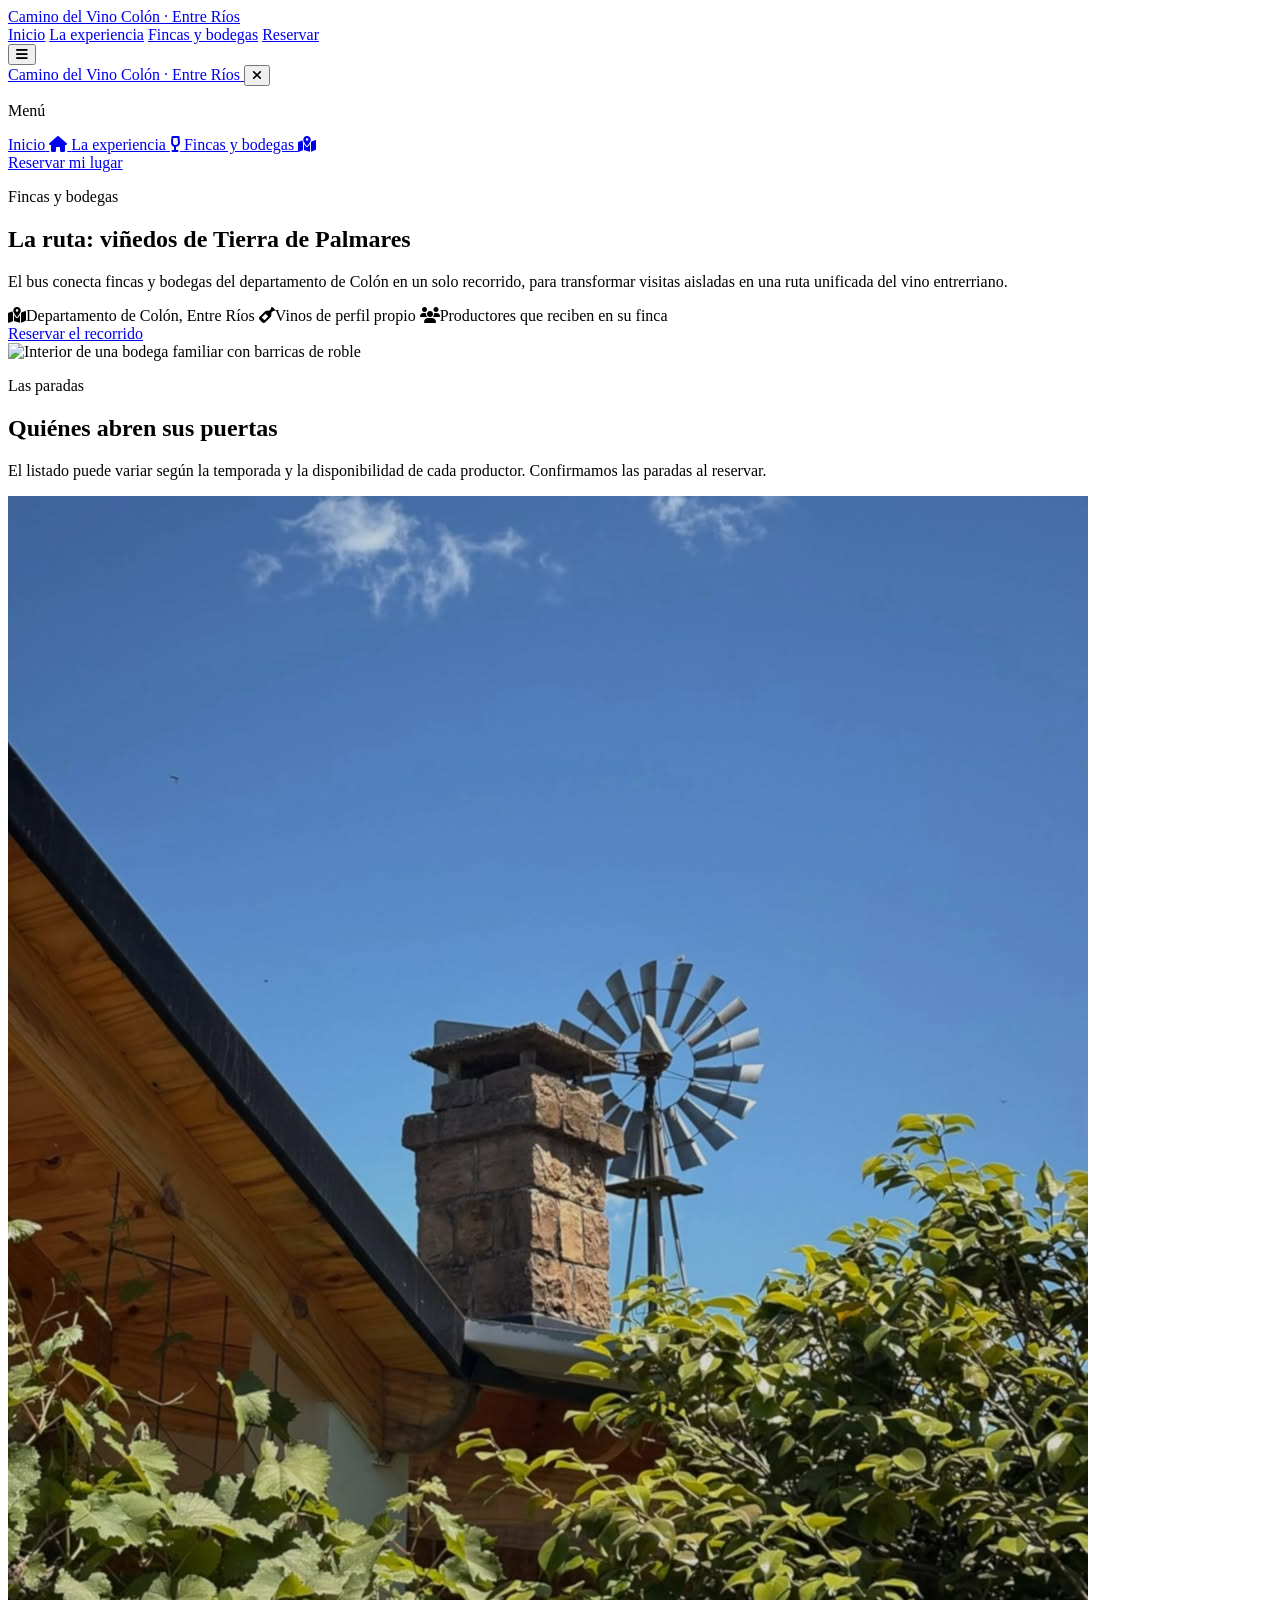
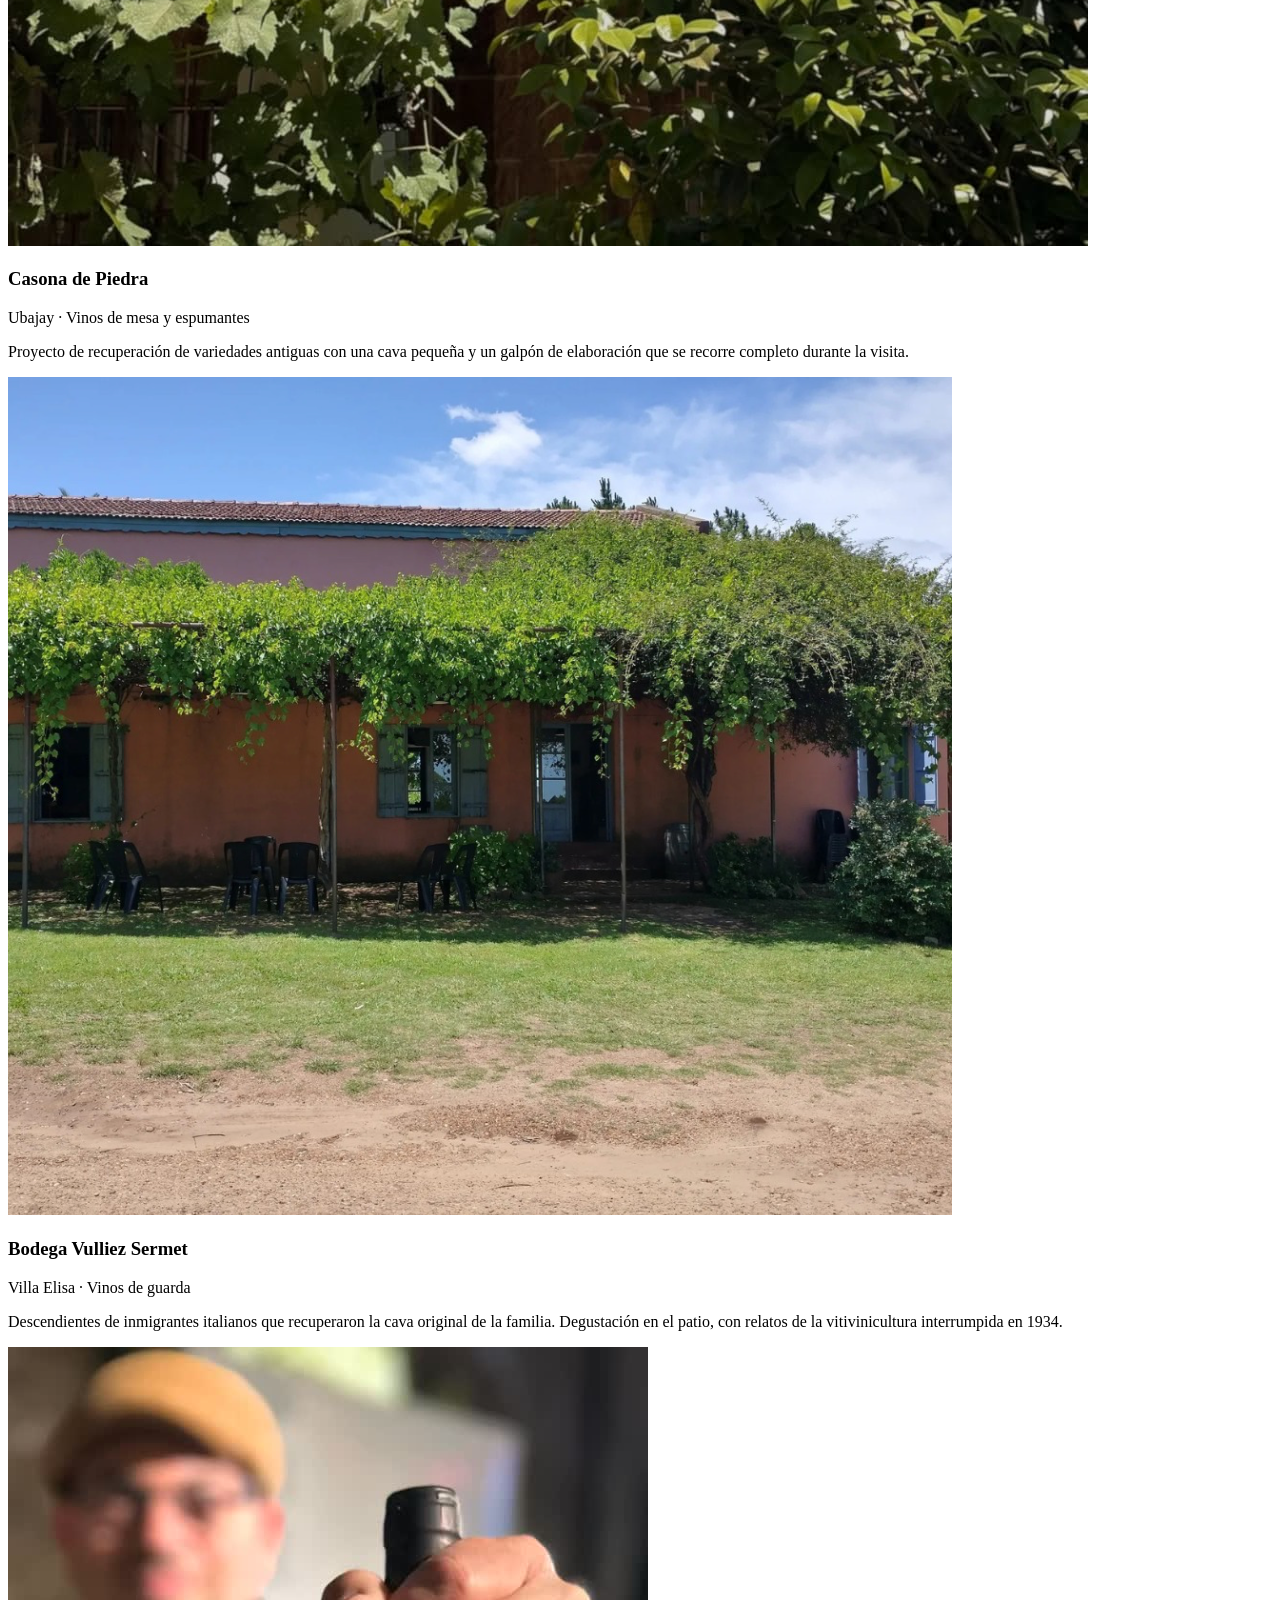
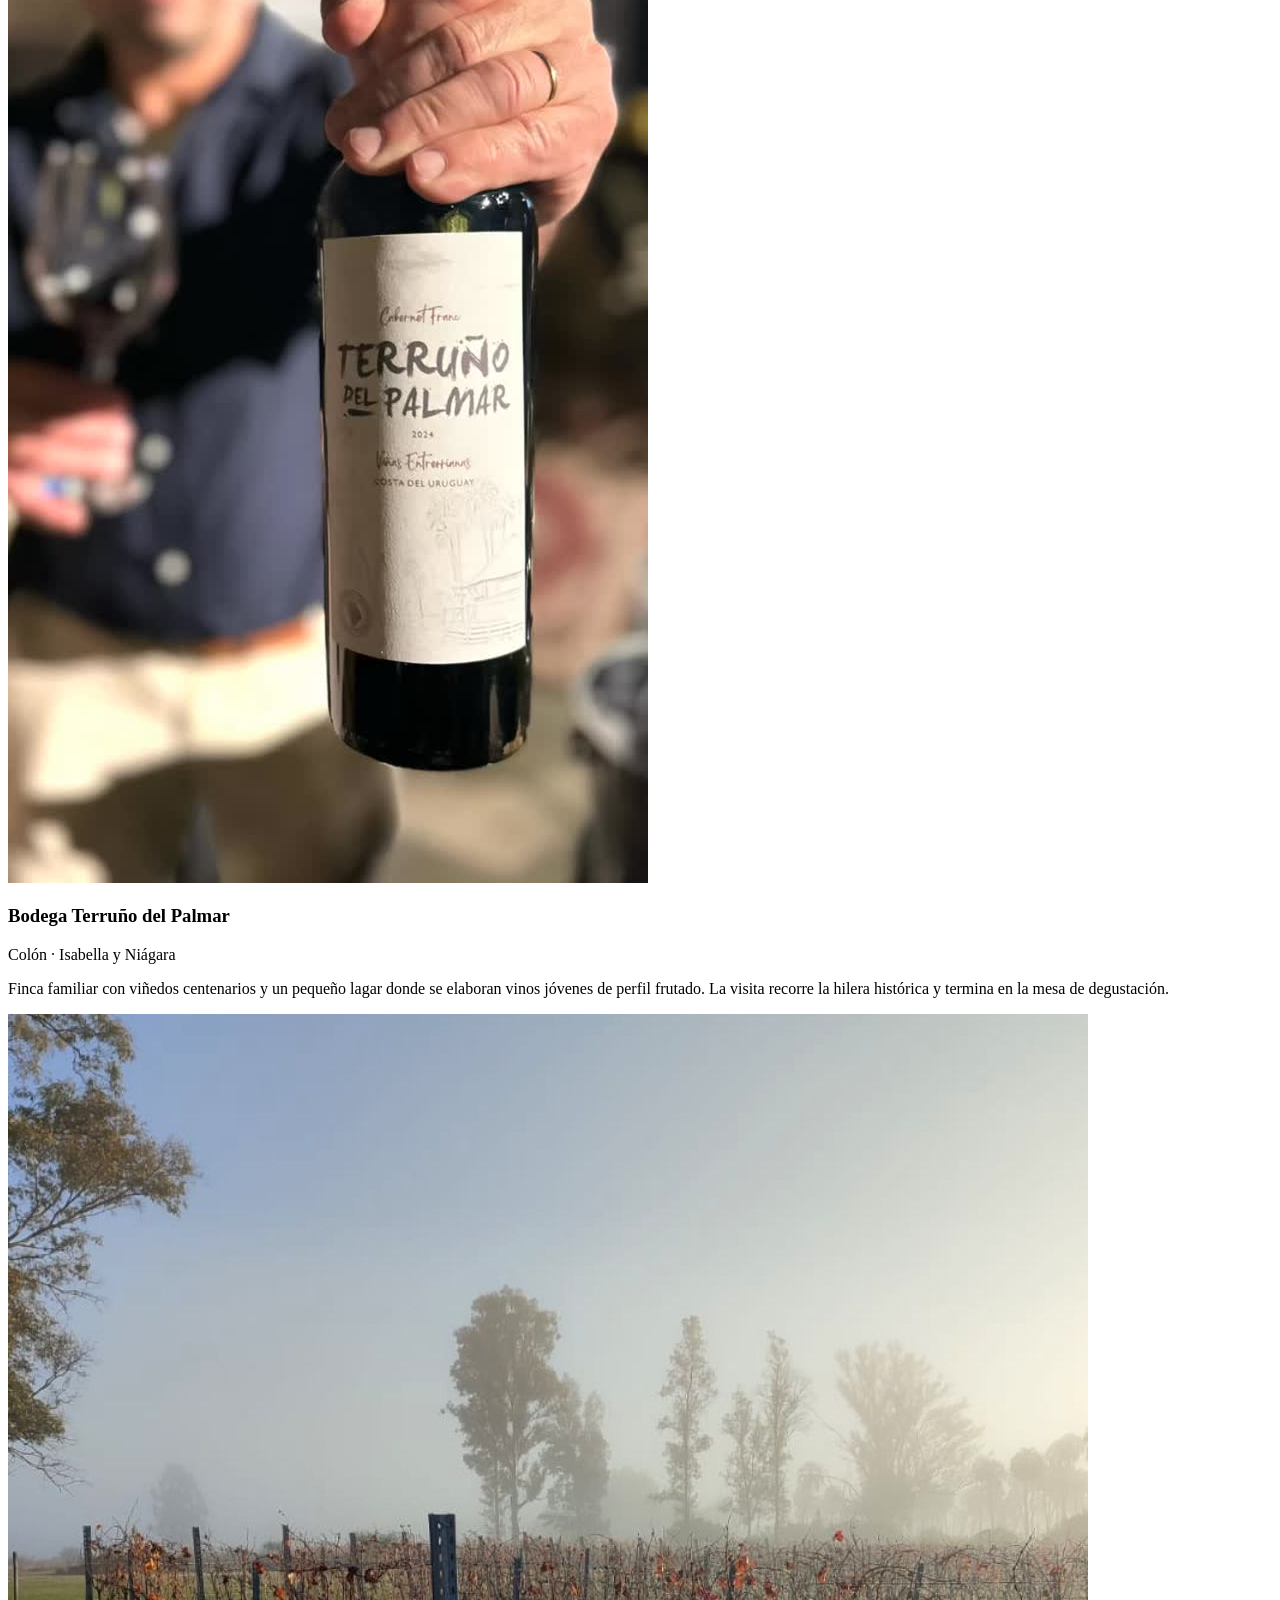
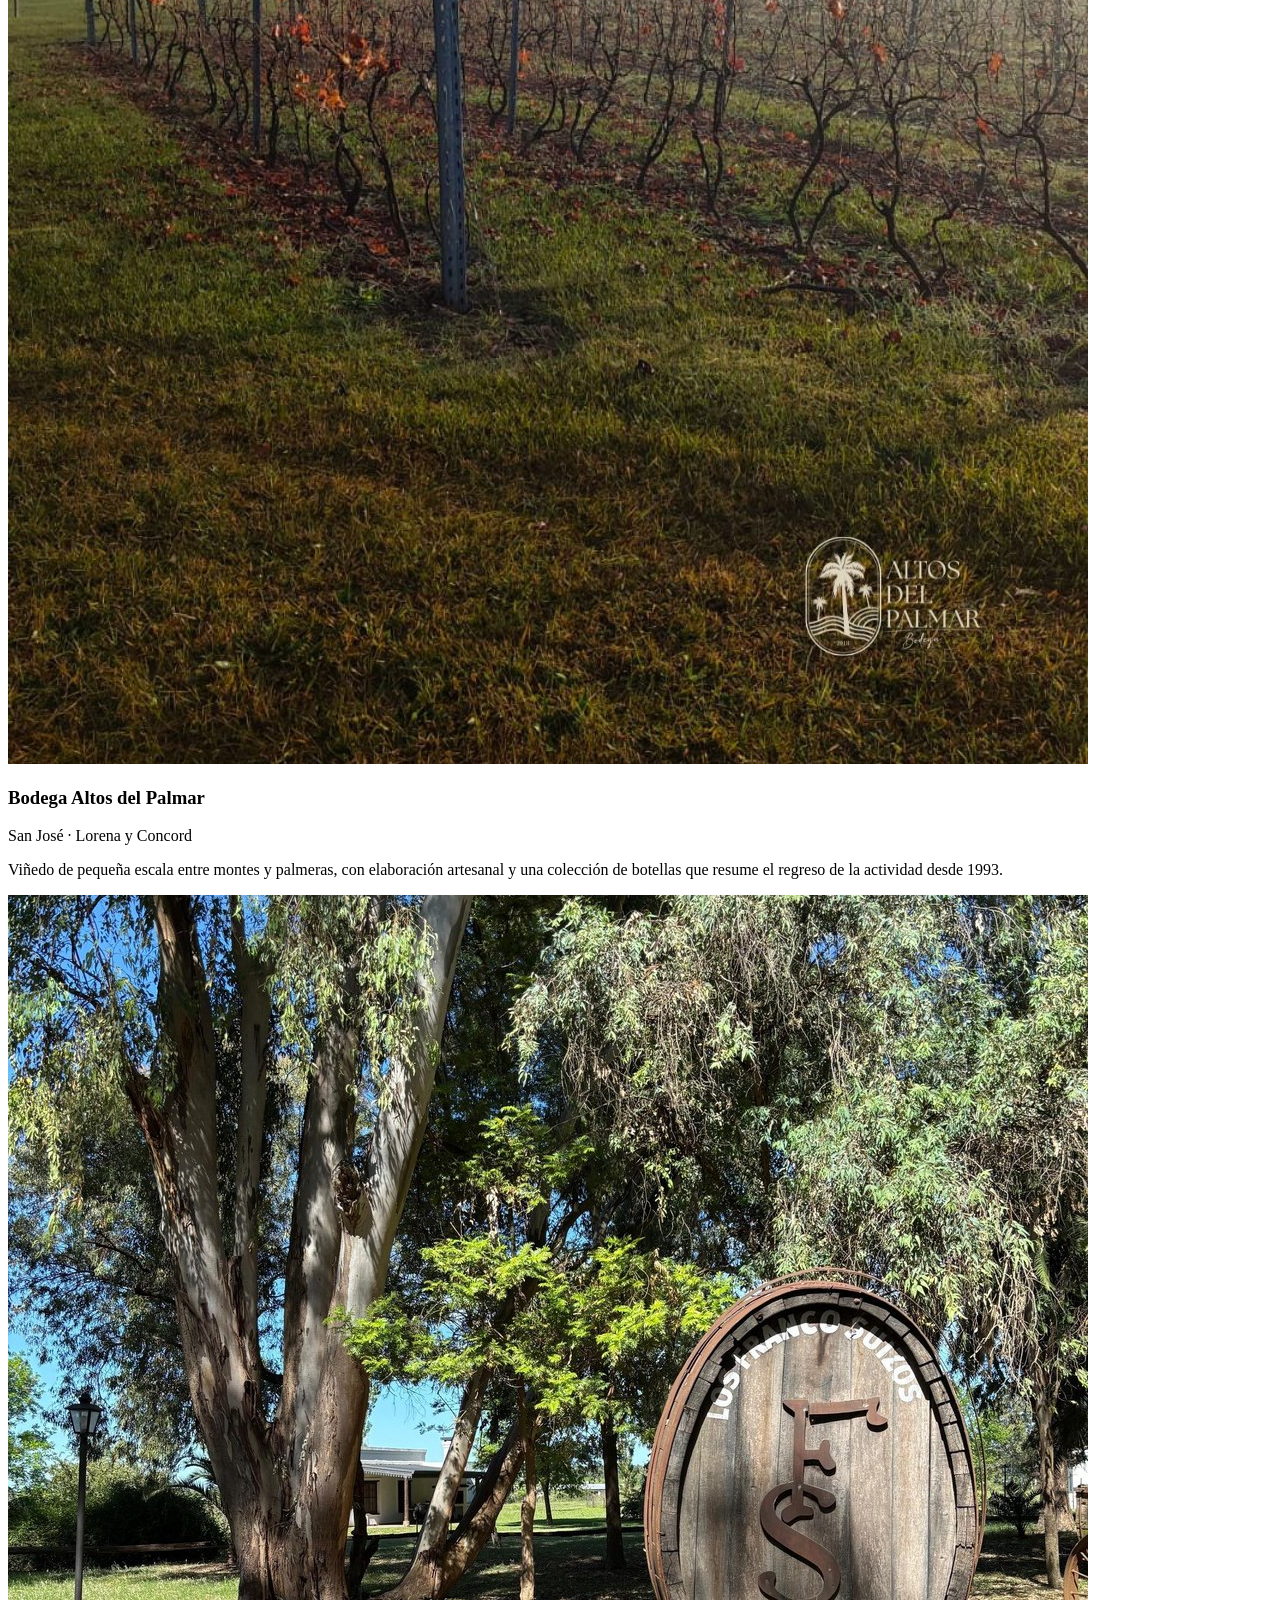
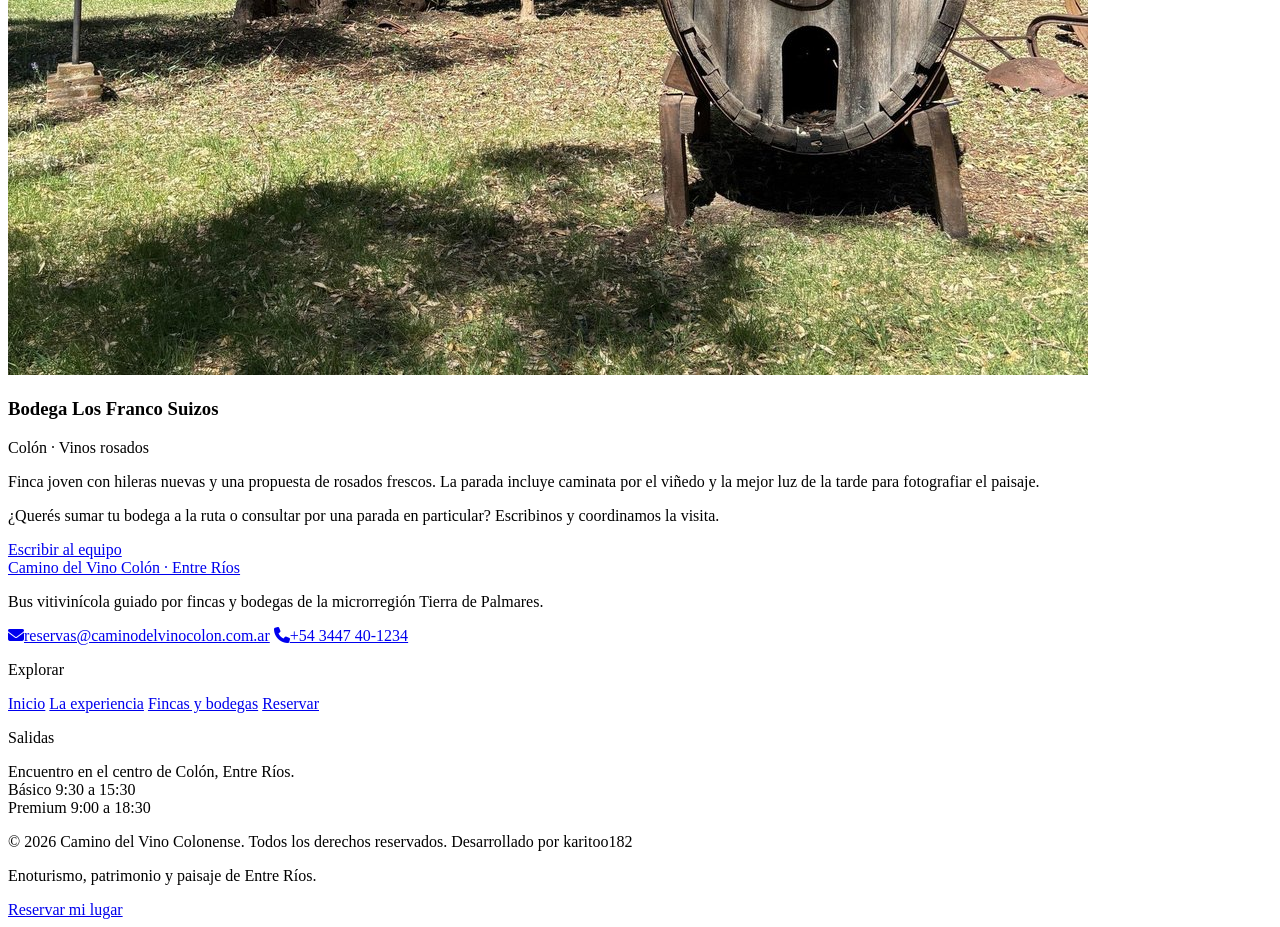
==== commit c4506145: "Add files via upload" ====
--- a/VINO_COLON/src/assets/pages/bodegas.html
+++ b/VINO_COLON/src/assets/pages/bodegas.html
@@ -136,48 +136,48 @@
                         <div class="mt-12 grid gap-6 sm:grid-cols-2 lg:grid-cols-3">
             <article class="tour-card glass-panel flex flex-col" data-ai-namespace="bodegas" data-ai-record-id="12968982">
                 <div class="overflow-hidden rounded-[1.4rem]">
-                    <img  alt="Bodega Aldea Vieja, bodega del recorrido en Ubajay" class="aspect-[4/3] w-full object-cover" src="https://files.cdn-files-a.com/admin/system_photos_stock/100_696044f6e356b.jpg?ratio=16:9&amp;format=avif" srcset="https://files.cdn-files-a.com/admin/system_photos_stock/100_696044f6e356b.jpg?ratio=16:9&amp;format=avif 100w, https://files.cdn-files-a.com/admin/system_photos_stock/400_696044f6e356b.jpg?ratio=16:9&amp;format=avif 400w, https://files.cdn-files-a.com/admin/system_photos_stock/800_696044f6e356b.jpg?ratio=16:9&amp;format=avif 800w, https://files.cdn-files-a.com/admin/system_photos_stock/1200_696044f6e356b.jpg?ratio=16:9&amp;format=avif 1200w, https://files.cdn-files-a.com/admin/system_photos_stock/1600_696044f6e356b.jpg?ratio=16:9&amp;format=avif 1600w, https://files.cdn-files-a.com/admin/system_photos_stock/2000_696044f6e356b.jpg?ratio=16:9&amp;format=avif 2000w" loading="lazy" sizes="1px" data-sizes-auto="1">
-                </div>
-                <h3 class="mt-5 text-xl font-semibold tracking-[-0.02em] text-[var(--text-color)]" style="font-family: var(--font-heading);">Bodega Aldea Vieja</h3>
+                <img alt="Casona De Piedra" class="aspect-[4/3] w-full object-cover" src="../img/casonadepiedra.jpg" loading="lazy">                
+                </div>
+                <h3 class="mt-5 text-xl font-semibold tracking-[-0.02em] text-[var(--text-color)]" style="font-family: var(--font-heading);">Casona de Piedra</h3>
                 <p class="mt-1 text-xs font-semibold uppercase tracking-[0.18em] text-[var(--sage-dark)]">Ubajay · Vinos de mesa y espumantes</p>
                 <p class="mt-3 flex-1 text-sm leading-7 text-[var(--text-muted)]">Proyecto de recuperación de variedades antiguas con una cava pequeña y un galpón de elaboración que se recorre completo durante la visita.</p>
             </article>
             <article class="tour-card glass-panel flex flex-col" data-ai-namespace="bodegas" data-ai-record-id="12968980">
                 <div class="overflow-hidden rounded-[1.4rem]">
-                    <img  alt="Bodega Familia Rubattino, bodega del recorrido en Villa Elisa" class="aspect-[4/3] w-full object-cover" src="https://files.cdn-files-a.com/admin/system_photos_stock/100_697a0c5b41634.jpg?ratio=16:9&amp;format=avif" srcset="https://files.cdn-files-a.com/admin/system_photos_stock/100_697a0c5b41634.jpg?ratio=16:9&amp;format=avif 100w, https://files.cdn-files-a.com/admin/system_photos_stock/400_697a0c5b41634.jpg?ratio=16:9&amp;format=avif 400w, https://files.cdn-files-a.com/admin/system_photos_stock/800_697a0c5b41634.jpg?ratio=16:9&amp;format=avif 800w, https://files.cdn-files-a.com/admin/system_photos_stock/1200_697a0c5b41634.jpg?ratio=16:9&amp;format=avif 1200w, https://files.cdn-files-a.com/admin/system_photos_stock/1600_697a0c5b41634.jpg?ratio=16:9&amp;format=avif 1600w, https://files.cdn-files-a.com/admin/system_photos_stock/2000_697a0c5b41634.jpg?ratio=16:9&amp;format=avif 2000w" loading="lazy" sizes="1px" data-sizes-auto="1">
-                </div>
-                <h3 class="mt-5 text-xl font-semibold tracking-[-0.02em] text-[var(--text-color)]" style="font-family: var(--font-heading);">Bodega Familia Rubattino</h3>
+                    <img alt="Bodega Vulliez Sermet" class="aspect-[4/3] w-full object-cover" src="../img/vuillezsermet.png" loading="lazy">                
+                </div>
+                <h3 class="mt-5 text-xl font-semibold tracking-[-0.02em] text-[var(--text-color)]" style="font-family: var(--font-heading);">Bodega Vulliez Sermet</h3>
                 <p class="mt-1 text-xs font-semibold uppercase tracking-[0.18em] text-[var(--sage-dark)]">Villa Elisa · Vinos de guarda</p>
                 <p class="mt-3 flex-1 text-sm leading-7 text-[var(--text-muted)]">Descendientes de inmigrantes italianos que recuperaron la cava original de la familia. Degustación en el patio, con relatos de la vitivinicultura interrumpida en 1934.</p>
             </article>
             <article class="tour-card glass-panel flex flex-col" data-ai-namespace="bodegas" data-ai-record-id="12968978">
                 <div class="overflow-hidden rounded-[1.4rem]">
-                    <img  alt="Bodega Los Sauces, bodega del recorrido en Colón" class="aspect-[4/3] w-full object-cover" src="https://files.cdn-files-a.com/admin/system_photos_stock/100_6963dc3dcaab4.jpg?ratio=16:9&amp;format=avif" srcset="https://files.cdn-files-a.com/admin/system_photos_stock/100_6963dc3dcaab4.jpg?ratio=16:9&amp;format=avif 100w, https://files.cdn-files-a.com/admin/system_photos_stock/400_6963dc3dcaab4.jpg?ratio=16:9&amp;format=avif 400w, https://files.cdn-files-a.com/admin/system_photos_stock/800_6963dc3dcaab4.jpg?ratio=16:9&amp;format=avif 800w, https://files.cdn-files-a.com/admin/system_photos_stock/1200_6963dc3dcaab4.jpg?ratio=16:9&amp;format=avif 1200w, https://files.cdn-files-a.com/admin/system_photos_stock/1600_6963dc3dcaab4.jpg?ratio=16:9&amp;format=avif 1600w, https://files.cdn-files-a.com/admin/system_photos_stock/2000_6963dc3dcaab4.jpg?ratio=16:9&amp;format=avif 2000w" loading="lazy" sizes="1px" data-sizes-auto="1">
-                </div>
-                <h3 class="mt-5 text-xl font-semibold tracking-[-0.02em] text-[var(--text-color)]" style="font-family: var(--font-heading);">Bodega Los Sauces</h3>
+                    <img alt="Bodega Terruño del Palmar" class="aspect-[4/3] w-full object-cover" src="../img/terrunosdelpalmar.jpg" loading="lazy">                
+                </div>
+                <h3 class="mt-5 text-xl font-semibold tracking-[-0.02em] text-[var(--text-color)]" style="font-family: var(--font-heading);">Bodega Terruño del Palmar</h3>
                 <p class="mt-1 text-xs font-semibold uppercase tracking-[0.18em] text-[var(--sage-dark)]">Colón · Isabella y Niágara</p>
                 <p class="mt-3 flex-1 text-sm leading-7 text-[var(--text-muted)]">Finca familiar con viñedos centenarios y un pequeño lagar donde se elaboran vinos jóvenes de perfil frutado. La visita recorre la hilera histórica y termina en la mesa de degustación.</p>
             </article>
             <article class="tour-card glass-panel flex flex-col" data-ai-namespace="bodegas" data-ai-record-id="12968979">
                 <div class="overflow-hidden rounded-[1.4rem]">
-                    <img  alt="Finca La Colmena, bodega del recorrido en San José" class="aspect-[4/3] w-full object-cover" src="https://files.cdn-files-a.com/admin/system_photos_stock/100_695fea0b709ac.jpg?ratio=16:9&amp;format=avif" srcset="https://files.cdn-files-a.com/admin/system_photos_stock/100_695fea0b709ac.jpg?ratio=16:9&amp;format=avif 100w, https://files.cdn-files-a.com/admin/system_photos_stock/400_695fea0b709ac.jpg?ratio=16:9&amp;format=avif 400w, https://files.cdn-files-a.com/admin/system_photos_stock/800_695fea0b709ac.jpg?ratio=16:9&amp;format=avif 800w, https://files.cdn-files-a.com/admin/system_photos_stock/1200_695fea0b709ac.jpg?ratio=16:9&amp;format=avif 1200w, https://files.cdn-files-a.com/admin/system_photos_stock/1600_695fea0b709ac.jpg?ratio=16:9&amp;format=avif 1600w, https://files.cdn-files-a.com/admin/system_photos_stock/2000_695fea0b709ac.jpg?ratio=16:9&amp;format=avif 2000w" loading="lazy" sizes="1px" data-sizes-auto="1">
-                </div>
-                <h3 class="mt-5 text-xl font-semibold tracking-[-0.02em] text-[var(--text-color)]" style="font-family: var(--font-heading);">Finca La Colmena</h3>
+                    <img alt="Bodega Altos del Palmar" class="aspect-[4/3] w-full object-cover" src="../img/altosdelpalmar.jpg" loading="lazy">                
+                </div>
+                <h3 class="mt-5 text-xl font-semibold tracking-[-0.02em] text-[var(--text-color)]" style="font-family: var(--font-heading);">Bodega Altos del Palmar</h3>
                 <p class="mt-1 text-xs font-semibold uppercase tracking-[0.18em] text-[var(--sage-dark)]">San José · Lorena y Concord</p>
                 <p class="mt-3 flex-1 text-sm leading-7 text-[var(--text-muted)]">Viñedo de pequeña escala entre montes y palmeras, con elaboración artesanal y una colección de botellas que resume el regreso de la actividad desde 1993.</p>
             </article>
             <article class="tour-card glass-panel flex flex-col" data-ai-namespace="bodegas" data-ai-record-id="12968981">
                 <div class="overflow-hidden rounded-[1.4rem]">
-                    <img  alt="Viñedo del Palmar, bodega del recorrido en Colón" class="aspect-[4/3] w-full object-cover" src="https://files.cdn-files-a.com/admin/system_photos_stock/100_695d4849f3df5.jpg?ratio=16:9&amp;format=avif" srcset="https://files.cdn-files-a.com/admin/system_photos_stock/100_695d4849f3df5.jpg?ratio=16:9&amp;format=avif 100w, https://files.cdn-files-a.com/admin/system_photos_stock/400_695d4849f3df5.jpg?ratio=16:9&amp;format=avif 400w, https://files.cdn-files-a.com/admin/system_photos_stock/800_695d4849f3df5.jpg?ratio=16:9&amp;format=avif 800w, https://files.cdn-files-a.com/admin/system_photos_stock/1200_695d4849f3df5.jpg?ratio=16:9&amp;format=avif 1200w, https://files.cdn-files-a.com/admin/system_photos_stock/1600_695d4849f3df5.jpg?ratio=16:9&amp;format=avif 1600w, https://files.cdn-files-a.com/admin/system_photos_stock/2000_695d4849f3df5.jpg?ratio=16:9&amp;format=avif 2000w" loading="lazy" sizes="1px" data-sizes-auto="1">
-                </div>
-                <h3 class="mt-5 text-xl font-semibold tracking-[-0.02em] text-[var(--text-color)]" style="font-family: var(--font-heading);">Viñedo del Palmar</h3>
+                    <img alt="Bodega Los Francos Suizos" class="aspect-[4/3] w-full object-cover" src="../img/losfrancossuizos.jpg" loading="lazy">                
+                </div>
+                <h3 class="mt-5 text-xl font-semibold tracking-[-0.02em] text-[var(--text-color)]" style="font-family: var(--font-heading);">Bodega Los Franco Suizos</h3>
                 <p class="mt-1 text-xs font-semibold uppercase tracking-[0.18em] text-[var(--sage-dark)]">Colón · Vinos rosados</p>
                 <p class="mt-3 flex-1 text-sm leading-7 text-[var(--text-muted)]">Finca joven con hileras nuevas y una propuesta de rosados frescos. La parada incluye caminata por el viñedo y la mejor luz de la tarde para fotografiar el paisaje.</p>
             </article>
                     </div>
                 <div class="mt-12 flex flex-col items-start gap-4 rounded-[2rem] border border-[var(--glass-border)] bg-[var(--surface-color)] p-6 sm:flex-row sm:items-center sm:justify-between">
             <p class="max-w-xl text-sm leading-7 text-[var(--text-muted)]">¿Querés sumar tu bodega a la ruta o consultar por una parada en particular? Escribinos y coordinamos la visita.</p>
-            <a href="reservar.html" class="btn min-h-11 rounded-full border-0 bg-[var(--button-color)] px-6 text-[var(--text-color)] shadow-[var(--shadow-button)] transition-all duration-300 hover:bg-[var(--primary-hover)]">Escribir al equipo</a>
+            <a href="mailto:operaciones@caminodelvinocolon.com.ar" class="btn min-h-11 rounded-full border-0 bg-[var(--button-color)] px-6 text-[var(--text-color)] shadow-[var(--shadow-button)] transition-all duration-300 hover:bg-[var(--primary-hover)]">Escribir al equipo</a>
         </div>
     </div>
 </section><!-- /twig-include:sections/bodegas.listado.html -->
@@ -215,7 +215,7 @@
         </div>
 
         <div class="mt-10 flex flex-col items-center justify-between gap-2 border-t border-[var(--glass-border)] pt-5 text-xs text-[var(--text-muted)] sm:flex-row sm:gap-4">
-            <p class="text-center sm:text-left">&copy; 2026 Camino del Vino Colonense. Todos los derechos reservados.</p>
+                <p class="text-center sm:text-left">&copy; 2026 Camino del Vino Colonense. Todos los derechos reservados. Desarrollado por karitoo182</p>
             <p class="text-center sm:text-right">Enoturismo, patrimonio y paisaje de Entre Ríos.</p>
         </div>
     </div>
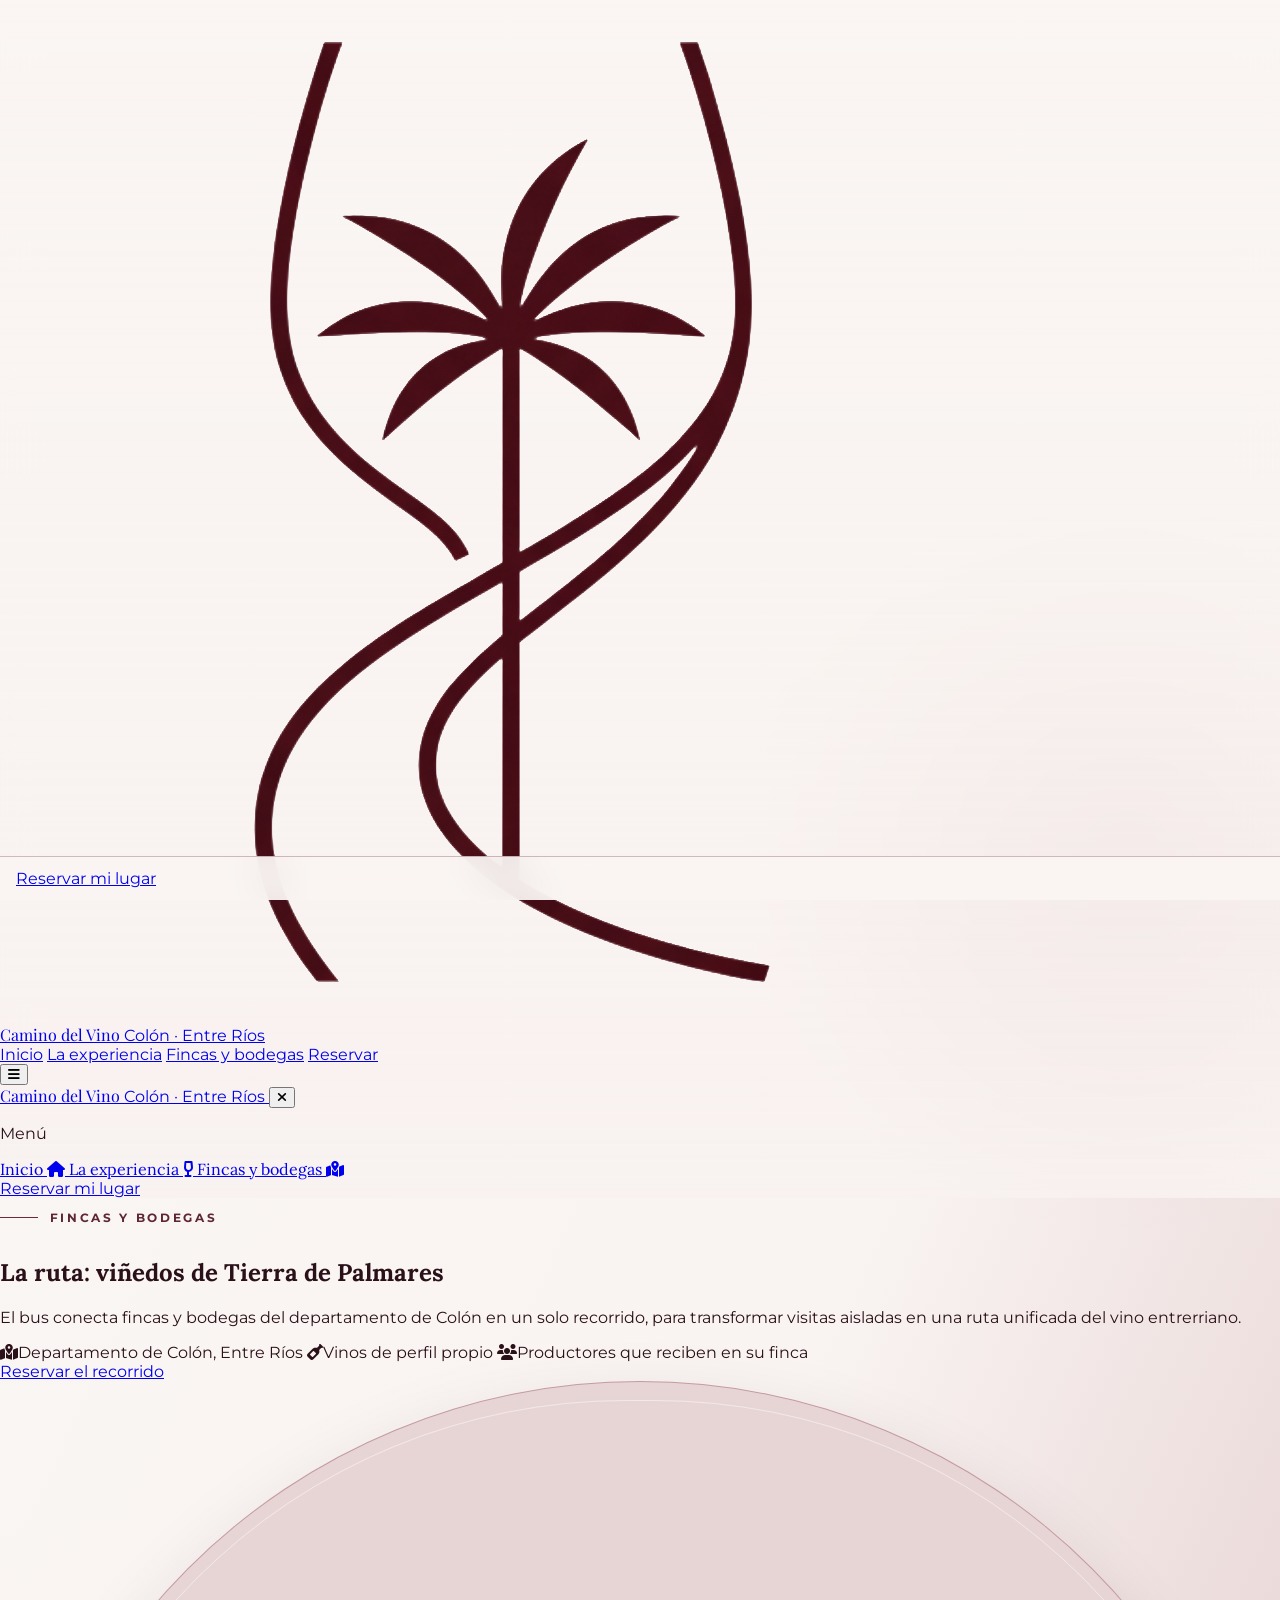
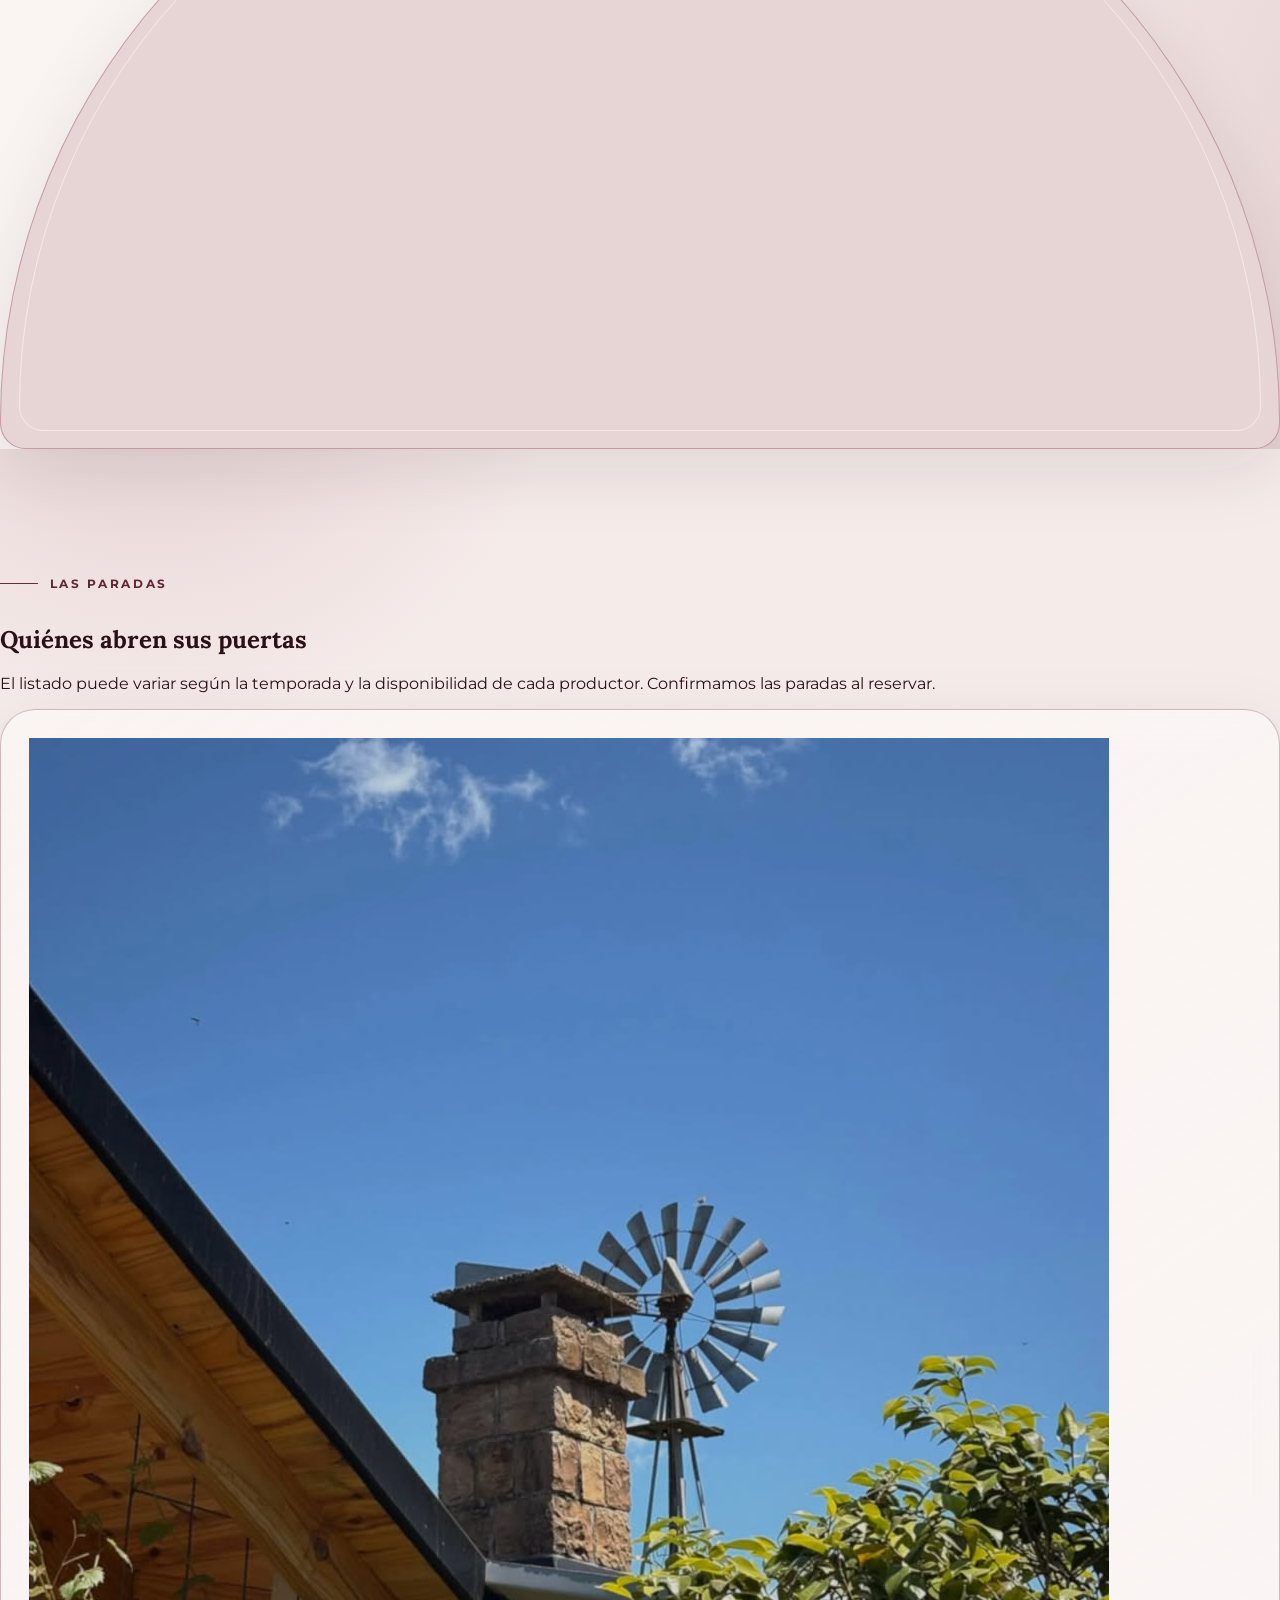
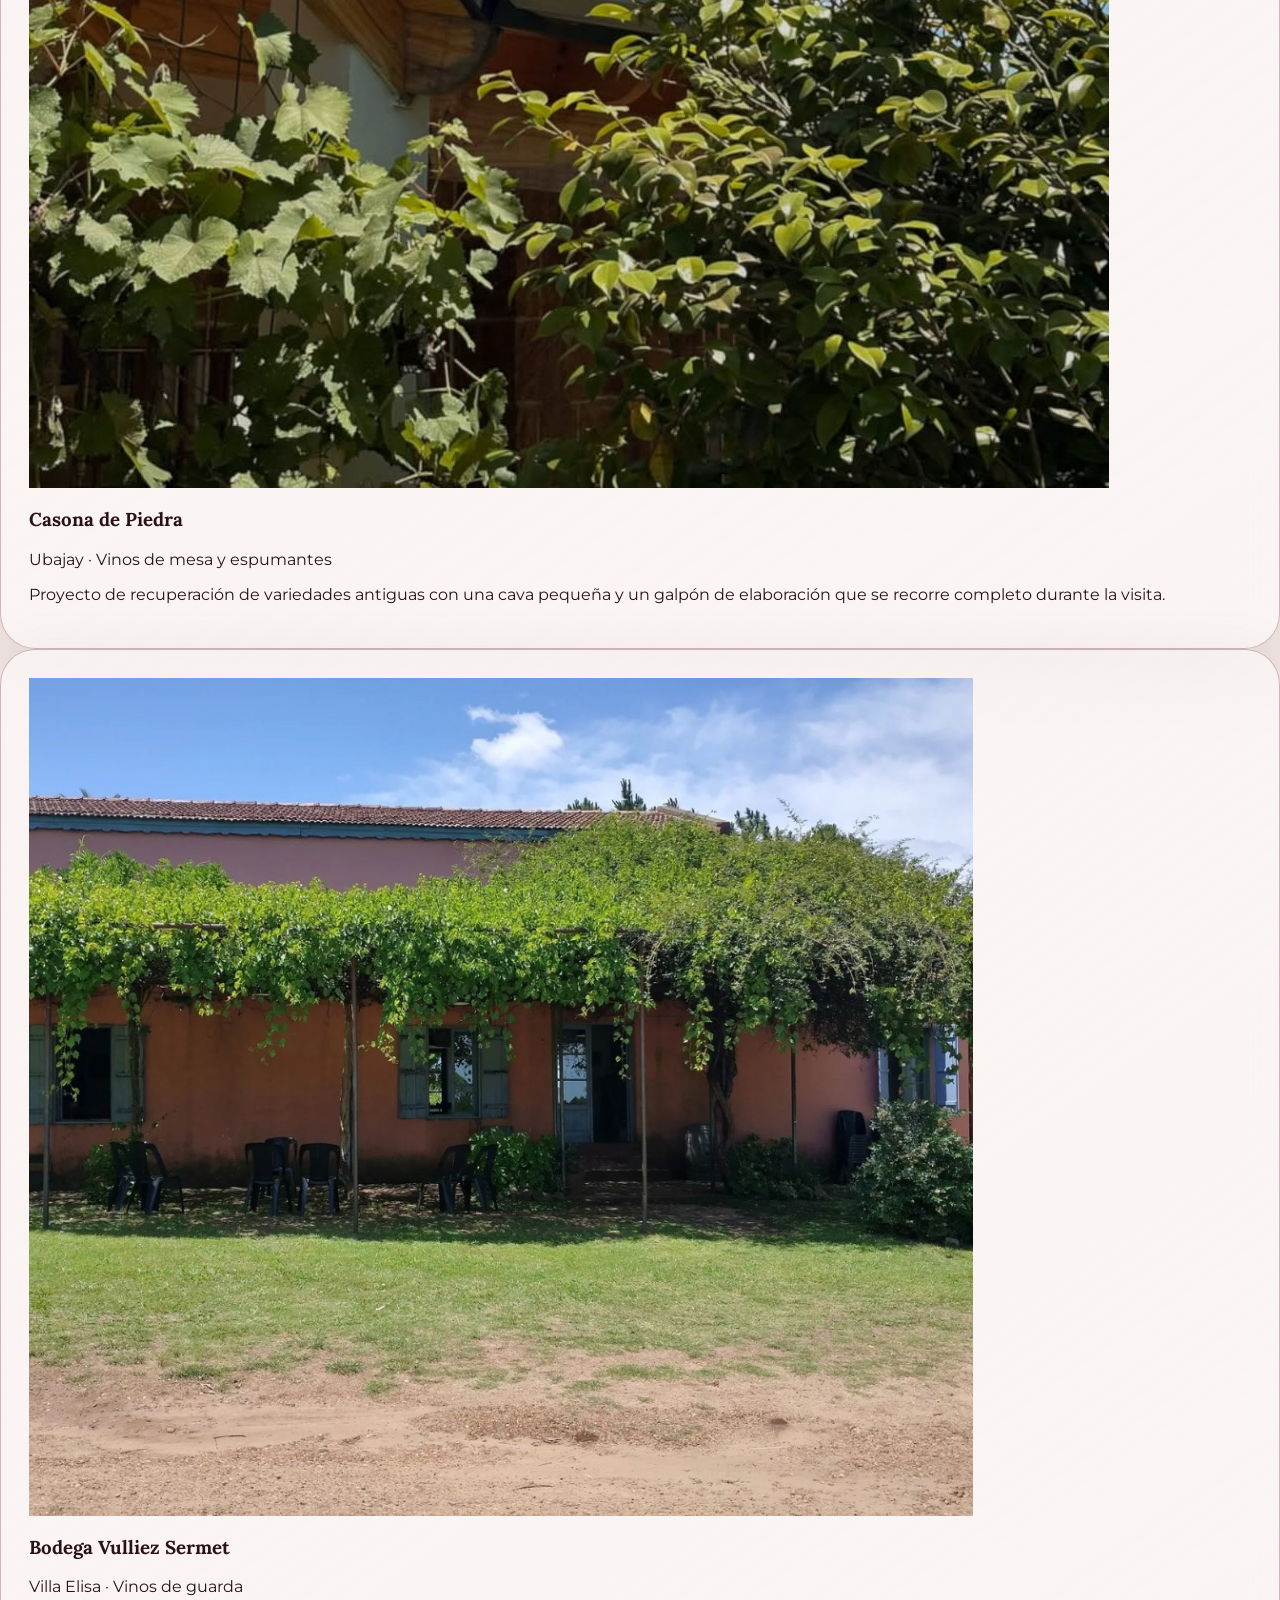
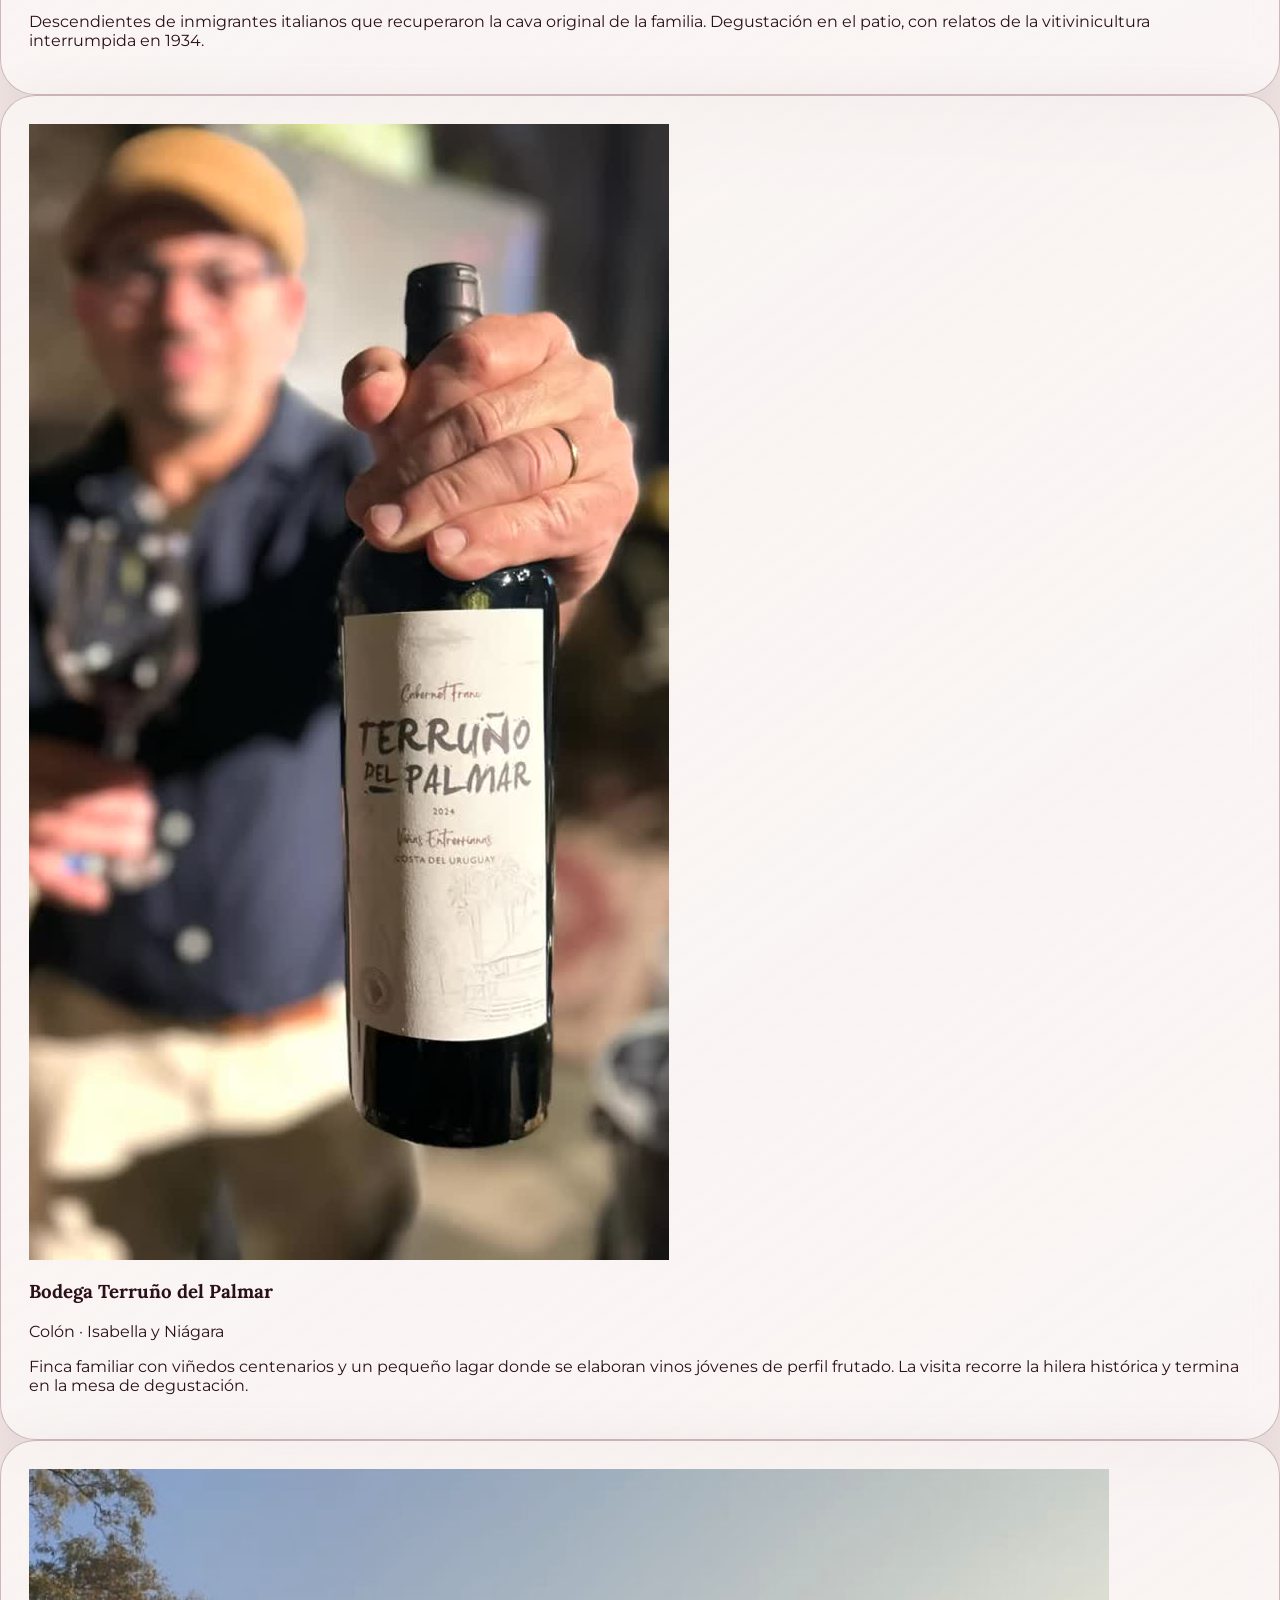
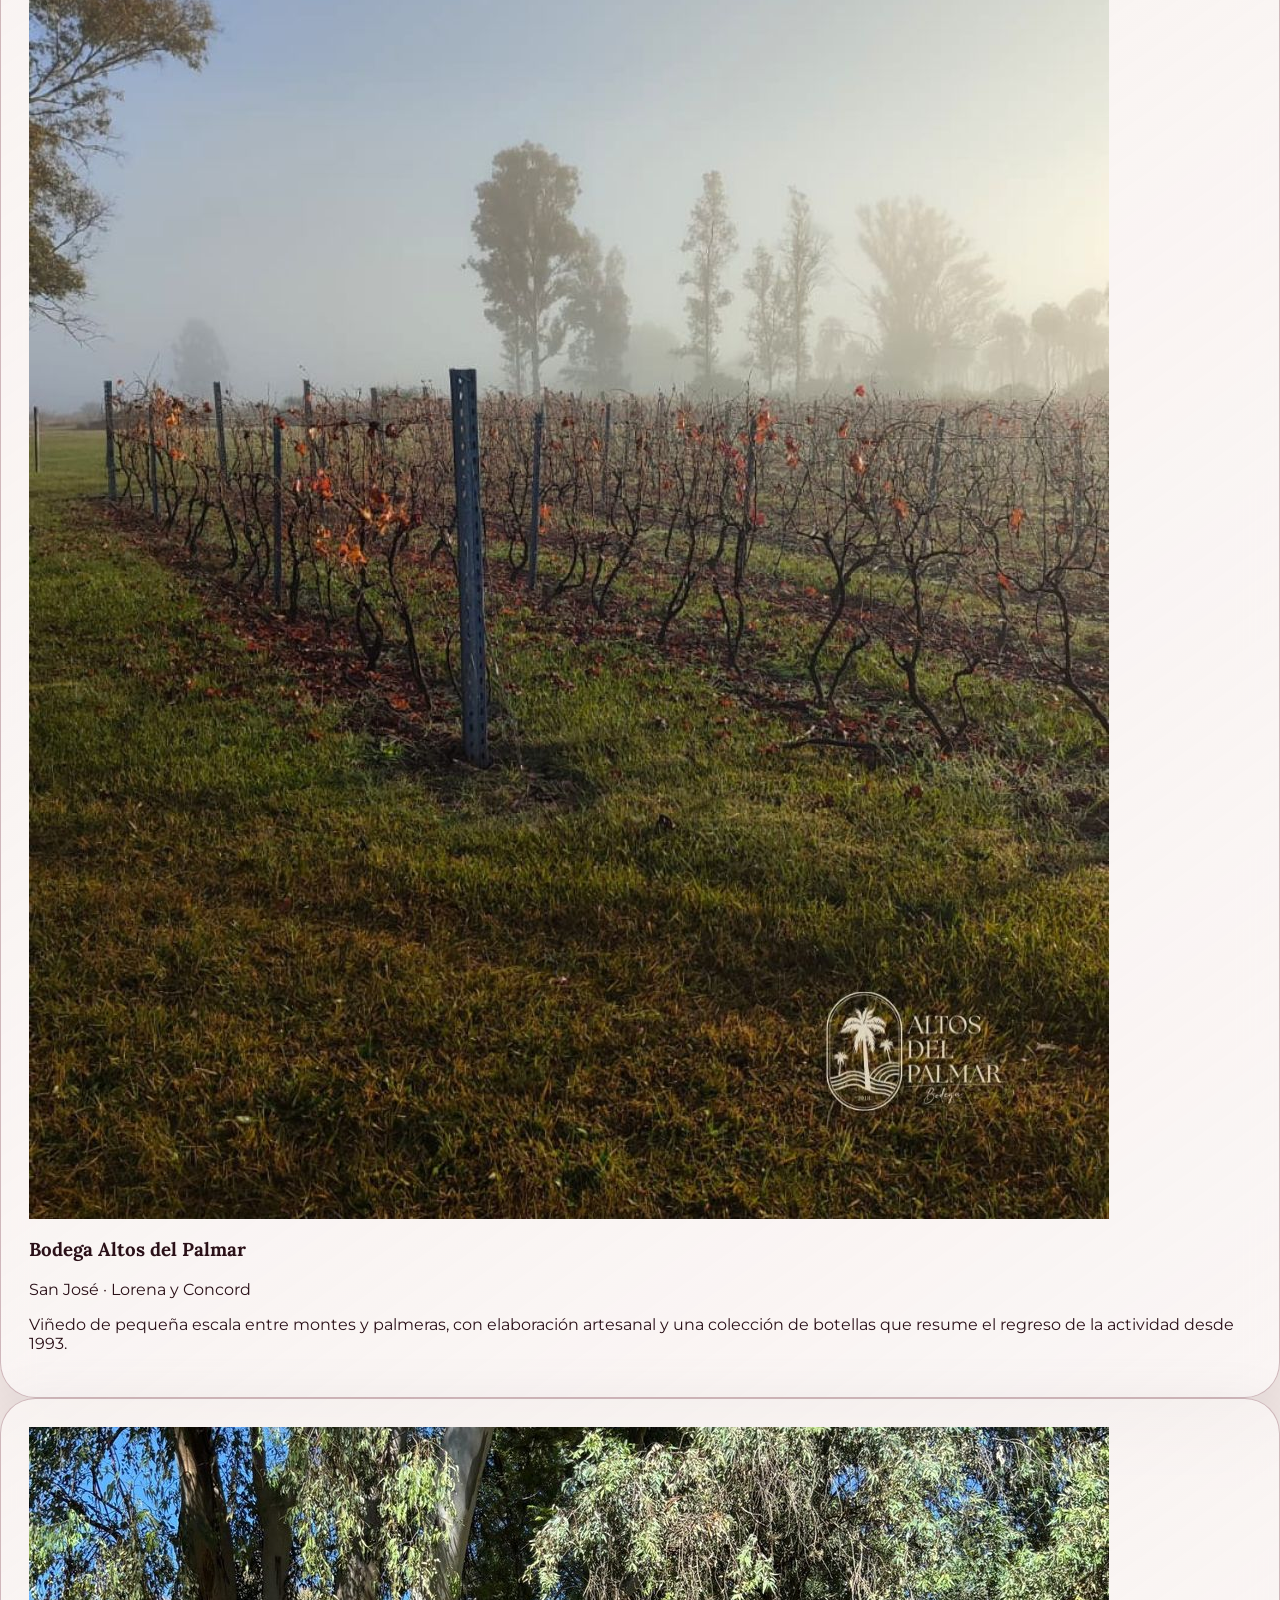
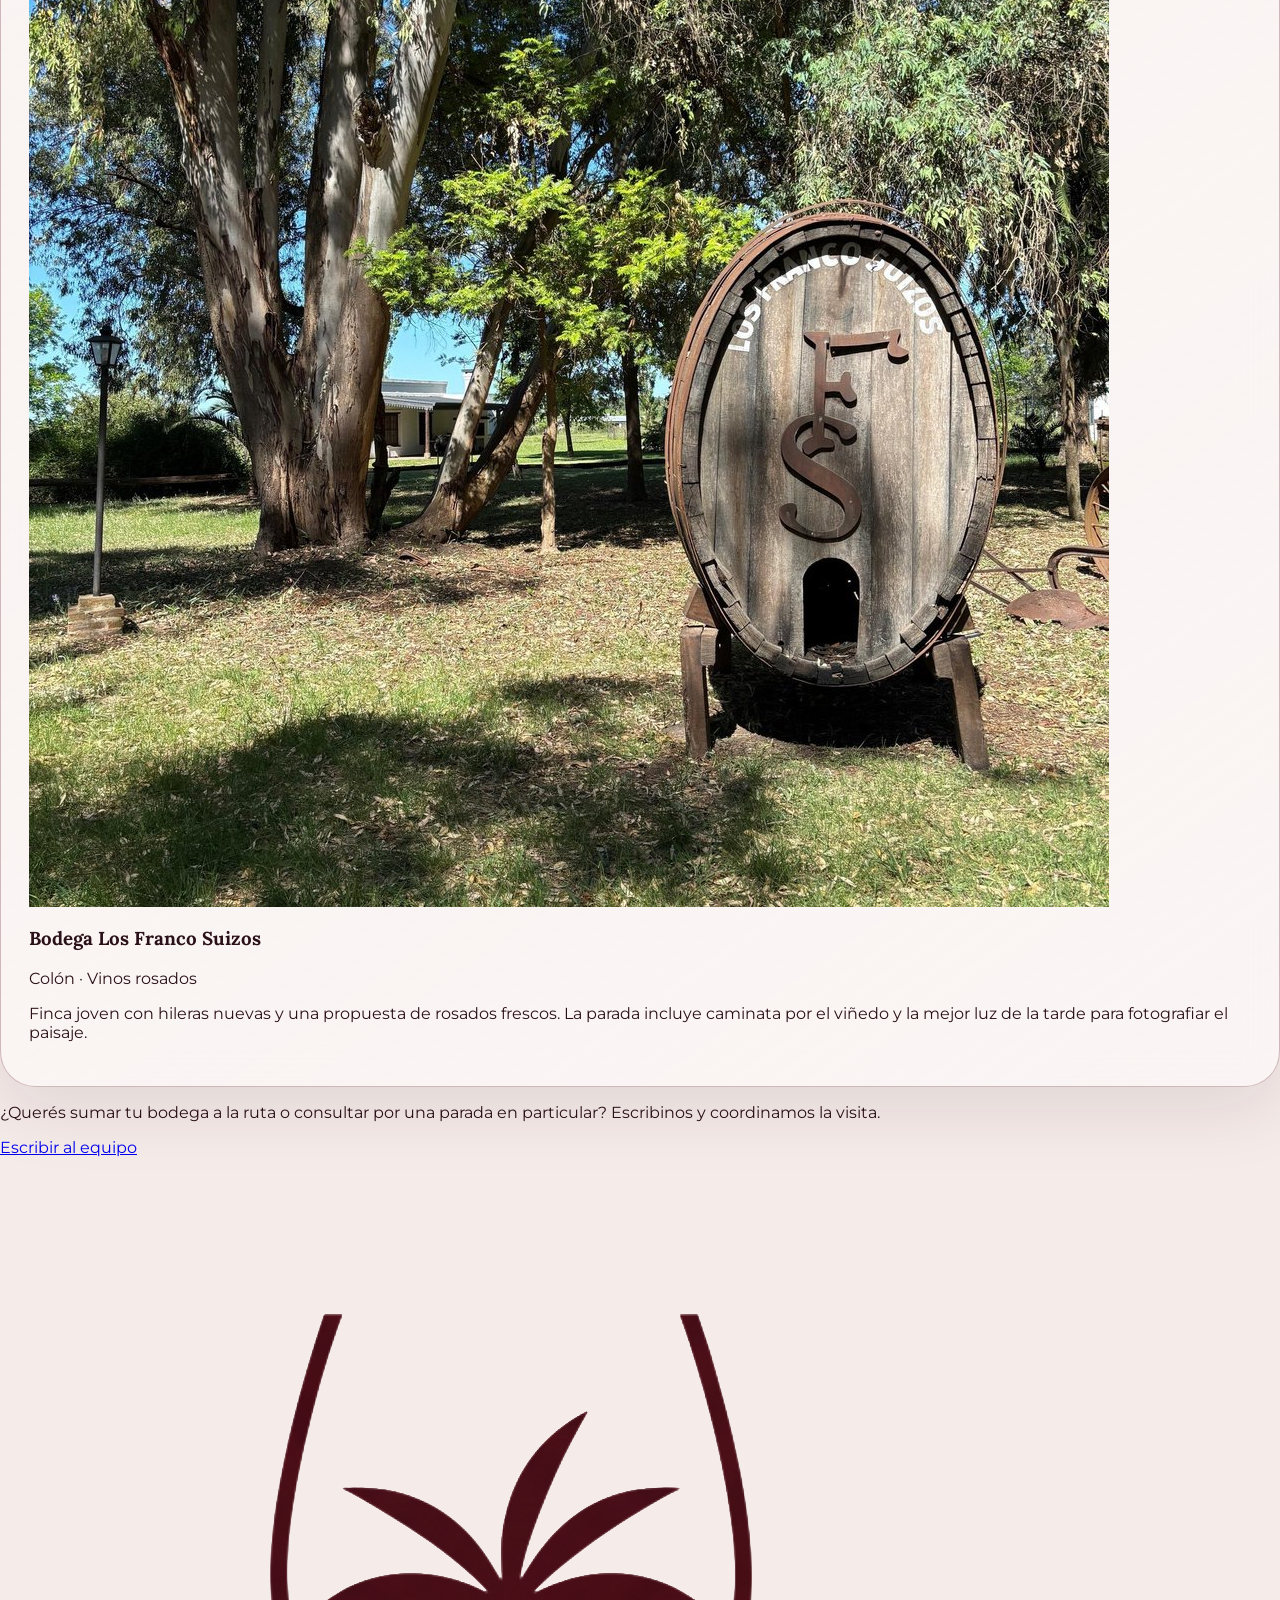
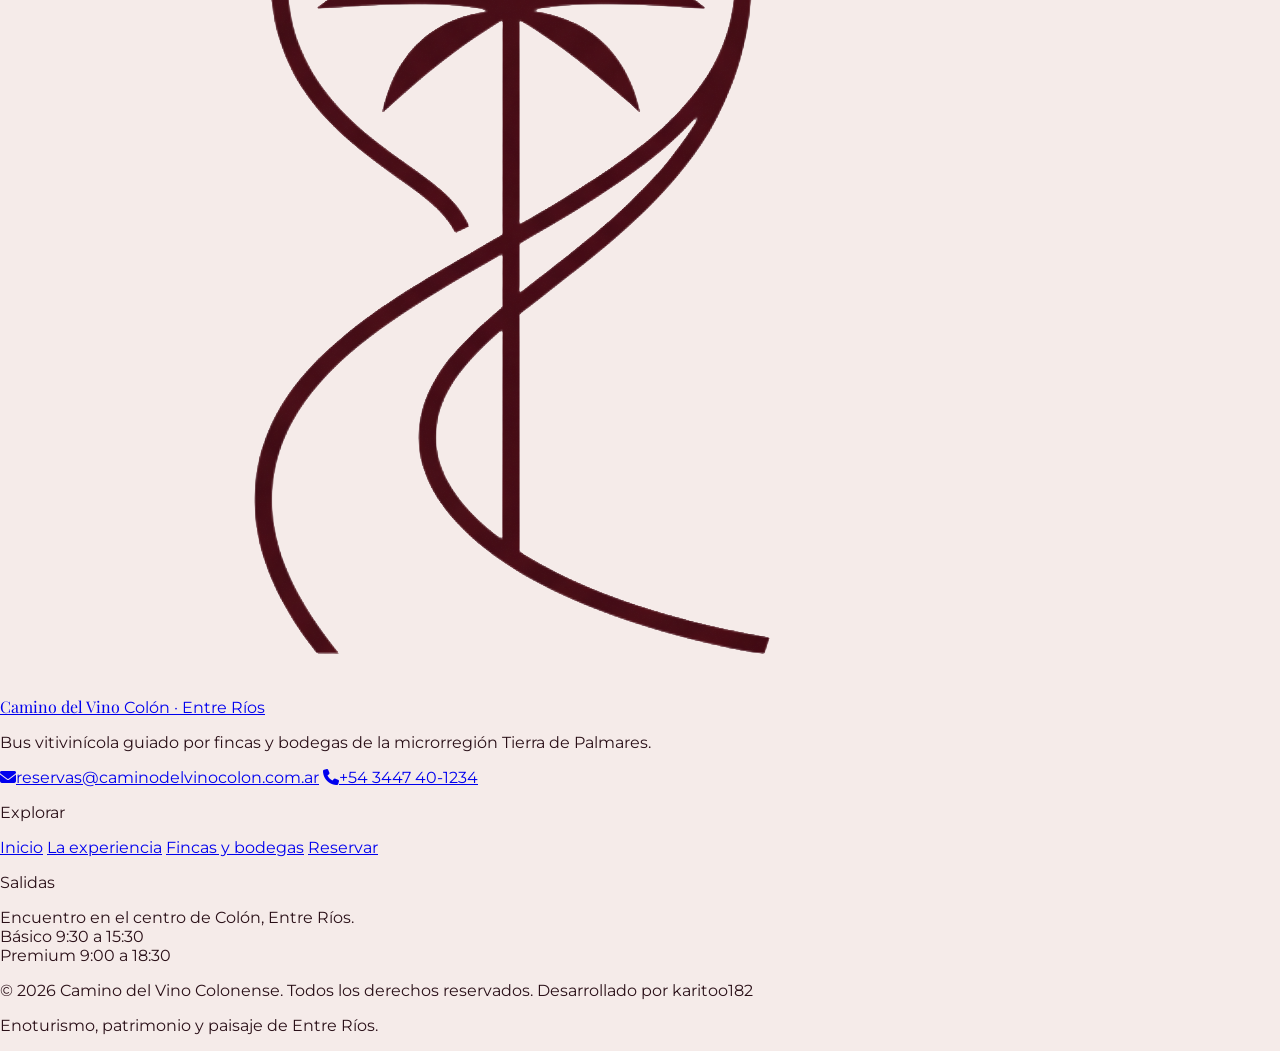
==== commit dcb83928: "Add files via upload" ====
--- a/VINO_COLON/src/assets/pages/bodegas.html
+++ b/VINO_COLON/src/assets/pages/bodegas.html
@@ -39,20 +39,23 @@
 <link rel="preconnect" href="https://fonts.googleapis.com">
 <link rel="preconnect" href="https://fonts.gstatic.com" crossorigin>
 <link href="https://fonts.googleapis.com/css2?family=Playfair+Display:wght@400;500;600;700&family=Lora:wght@500;600;700&family=Montserrat:wght@400;500;600;700&display=swap" rel="stylesheet">
-<link rel="stylesheet" href="https://cdn-cms-s-8-4.f-static.net/manager/ai_app_builder/v3/assets/css/theme.css?t=1795301998&w=12686944&edit=1">
-<link rel="stylesheet" href="https://cdn-cms-s-8-4.f-static.net/manager/ai_app_builder/v3/assets/css/main.css?t=1795301998&w=12686944&edit=1">
-<link rel="stylesheet" href="https://cdn-cms-s-8-4.f-static.net/manager/ai_app_builder/v3/assets/css/components.css?t=1795301998&w=12686944&edit=1">
-<link rel="stylesheet" href="https://cdn-cms-s-8-4.f-static.net/manager/ai_app_builder/v3/assets/css/layout.css?t=1795301998&w=12686944&edit=1">
+<link rel="stylesheet" href="../css/theme.css">
+<link rel="stylesheet" href="../css/main.css">
+<link rel="stylesheet" href="../css/components.css">
+<link rel="stylesheet" href="../css/layout.css">
 <!-- /twig-include:global/head.html -->
 </head>
 <body class="min-h-screen bg-[var(--background-color)] text-[var(--text-color)]" style="font-family: var(--font-body);">
     <!-- twig-include:global/header.html --><!-- Explain: Global header with site navigation and mobile menu. -->
 <header class="site-header fixed left-0 right-0 top-0 z-40 border-b border-[var(--border-color)]">
     <nav class="mx-auto flex max-w-[calc(80rem+4rem)] items-center justify-between gap-4 px-5 py-3 sm:px-8" aria-label="Navegación principal">
-        <a href="../../../index.html" class="flex flex-col items-center text-center text-[var(--accent-color)] transition-opacity duration-300 hover:opacity-70 focus:outline-none" aria-label="Camino del Vino Colonense - Inicio">
+        <a href="../../../index.html" class="flex items-center gap-3 text-[var(--accent-color)] transition-opacity duration-300 hover:opacity-70 focus:outline-none" aria-label="Camino del Vino Colonense - Inicio">
+                <img src="../img/logosinnada2.png" alt="" class="h-10 w-auto sm:h-12">
+        <span class="flex flex-col items-center text-center">
             <span class="text-2xl leading-none sm:text-3xl" style="font-family: var(--font-logo);">Camino del Vino</span>
             <span class="mt-1 text-[0.55rem] font-bold uppercase leading-none tracking-[0.32em] text-[var(--logo-subtitle-color)] sm:text-[0.6rem]">Colón · Entre Ríos</span>
-        </a>
+        </span>
+                </a>
 
         <div class="hidden items-center gap-6 text-sm font-semibold lg:flex xl:gap-8">
             <a href="../../../index.html" class="transition-colors hover:text-[var(--primary-color)]">Inicio</a>
@@ -187,10 +190,13 @@
     <div class="mx-auto max-w-7xl border-t border-[var(--glass-border)] pt-8">
         <div class="grid gap-10 lg:grid-cols-[1.3fr_0.8fr_0.9fr]">
             <div class="text-center lg:text-left">
-                <a href="../../../index.html" class="inline-flex flex-col items-center text-center text-[var(--accent-color)] transition-opacity duration-300 hover:opacity-70 lg:items-start lg:text-left">
-                    <span class="text-3xl md:text-4xl" style="font-family: var(--font-logo);">Camino del Vino</span>
-                    <span class="mt-1 text-xs font-bold uppercase leading-none tracking-[0.32em] text-[var(--logo-subtitle-color)]">Colón · Entre Ríos</span>
-                </a>
+                <a href="../../../index.html" class="inline-flex items-center gap-3 text-[var(--accent-color)] transition-opacity duration-300 hover:opacity-70">
+    <img src="../img/logosinnada2.png" alt="" class="h-12 w-auto md:h-14">
+    <span class="flex flex-col items-center text-center lg:items-start lg:text-left">
+        <span class="text-3xl md:text-4xl" style="font-family: var(--font-logo);">Camino del Vino</span>
+        <span class="mt-1 text-xs font-bold uppercase leading-none tracking-[0.32em] text-[var(--logo-subtitle-color)]">Colón · Entre Ríos</span>
+    </span>
+</a>
                 <p class="mx-auto mt-4 max-w-sm text-sm leading-7 text-[var(--text-muted)] lg:mx-0">Bus vitivinícola guiado por fincas y bodegas de la microrregión Tierra de Palmares.</p>
                 <div class="mt-5 grid gap-2 text-sm text-[var(--text-muted)]">
                     <a href="mailto:reservas@caminodelvinocolon.com.ar" class="inline-flex items-center justify-center gap-2 transition-colors hover:text-[var(--text-color)] lg:justify-start"><i class="fa-solid fa-envelope text-[var(--accent-color)]"></i>reservas@caminodelvinocolon.com.ar</a>
--- a/VINO_COLON/src/assets/css/theme.css
+++ b/VINO_COLON/src/assets/css/theme.css
@@ -0,0 +1,26 @@
+:root {
+    --primary-color: #7C3A49;
+    --primary-hover: #B58B97;
+    --secondary-color: #D3B8BC;
+    --accent-color: #6E2A3B;
+    --logo-subtitle-color: #502732;
+    --button-color: #C7A3AE;
+    --background-color: #F5EBE9;
+    --surface-color: #E7D5D5;
+    --footer-bg: #DCC7C9;
+    --text-color: #2A1018;
+    --text-muted: #6B4750;
+    --border-color: rgba(42, 16, 24, 0.12);
+    --glass-bg: rgba(245, 235, 233, 0.72);
+    --glass-border: rgba(110, 42, 59, 0.30);
+    --nav-bg: rgba(245, 235, 233, 0.78);
+    --field-bg: rgba(255, 255, 255, 0.6);
+    --sage-soft: rgba(110, 42, 59, 0.14);
+    --sage-dark: #5E2532;
+    --terracotta-soft: rgba(176, 135, 142, 0.22);
+    --shadow-soft: 0 22px 70px rgba(42, 16, 24, 0.10);
+    --shadow-button: 0 16px 36px rgba(110, 42, 59, 0.28);
+    --font-heading: 'Lora', serif;
+    --font-body: 'Montserrat', sans-serif;
+    --font-logo: 'Playfair Display', serif;
+}
--- a/VINO_COLON/src/assets/css/main.css
+++ b/VINO_COLON/src/assets/css/main.css
@@ -0,0 +1,37 @@
+ *::before, *::after{
+    box-sizing: border-box;
+}
+
+html {
+    background: var(--background-color);
+    color: var(--text-color);
+    scroll-padding-top: 92px;
+}
+
+body {
+    margin: 0;
+    overflow-x: hidden;
+    background:
+        radial-gradient(circle at 12% 18%, rgba(176, 124, 135, 0.25), transparent 26rem),
+        radial-gradient(circle at 88% 8%, rgba(142, 59, 74, 0.15), transparent 24rem),
+        var(--background-color);
+    color: var(--text-color);
+    font-family: var(--font-body);
+    text-rendering: optimizeLegibility;
+}
+
+button,
+a,
+select {
+    cursor: pointer;
+}
+
+img {
+    display: block;
+    max-width: 100%;
+}
+
+::selection {
+    background: var(--accent-color);
+    color: #ffffff;
+}
--- a/VINO_COLON/src/assets/css/components.css
+++ b/VINO_COLON/src/assets/css/components.css
@@ -0,0 +1,361 @@
+
+.site-header {
+    background: linear-gradient(180deg, rgba(250, 246, 244, 0.92), rgba(250, 246, 244, 0.62));
+    -webkit-backdrop-filter: blur(18px);
+    backdrop-filter: blur(18px);
+}
+
+.section-kicker {
+    display: inline-flex;
+    align-items: center;
+    gap: 0.7rem;
+    color: var(--sage-dark);
+    font-size: 0.76rem;
+    font-weight: 700;
+    letter-spacing: 0.22em;
+    text-transform: uppercase;
+}
+
+.section-kicker::before {
+    display: inline-block;
+    width: 2.4rem;
+    height: 1px;
+    background: var(--accent-color);
+    content: "";
+}
+
+.glass-panel {
+    border: 1px solid var(--glass-border);
+    background: linear-gradient(145deg, rgba(250, 246, 244, 0.82), rgba(255, 255, 255, 0.5));
+    box-shadow: var(--shadow-soft);
+    -webkit-backdrop-filter: blur(18px);
+    backdrop-filter: blur(18px);
+}
+
+.arch-frame {
+    position: relative;
+    overflow: hidden;
+    border: 1px solid rgba(142, 59, 74, 0.38);
+    background: var(--surface-color);
+    box-shadow: var(--shadow-soft);
+}
+
+.arch-frame::after {
+    position: absolute;
+    inset: 1.1rem;
+    border: 1px solid rgba(250, 246, 244, 0.62);
+    border-radius: inherit;
+    content: "";
+    pointer-events: none;
+}
+
+.arch-frame-large {
+    height: min(74vh, 720px);
+    min-height: 480px;
+    border-radius: 999px 999px 2.5rem 2.5rem;
+}
+
+.arch-frame-medium {
+    height: 620px;
+    max-width: 450px;
+    border-radius: 999px 999px 2.1rem 2.1rem;
+}
+
+.floating-note {
+    position: absolute;
+    right: -1.5rem;
+    bottom: 4rem;
+    display: flex;
+    max-width: 250px;
+    align-items: center;
+    gap: 0.85rem;
+    border-radius: 999px;
+    padding: 1rem 1.2rem;
+    color: var(--text-color);
+    font-size: 0.82rem;
+    font-weight: 600;
+    line-height: 1.4;
+}
+
+.quiet-detail,
+.note-card,
+.feature-row {
+    border: 1px solid var(--glass-border);
+    border-radius: 1.6rem;
+    background: rgba(250, 246, 244, 0.62);
+    padding: 1.25rem;
+}
+
+.quiet-detail span {
+    display: inline-flex;
+    margin-bottom: 0.7rem;
+    color: var(--accent-color);
+    font-family: var(--font-heading);
+    font-size: 1.35rem;
+    font-weight: 600;
+}
+
+.quiet-detail p {
+    color: var(--text-muted);
+    font-size: 0.9rem;
+    line-height: 1.75;
+}
+
+.tour-card {
+    min-height: 340px;
+    border-radius: 2.2rem;
+    padding: 1.75rem;
+    transition: transform 300ms ease, border-color 300ms ease, box-shadow 300ms ease;
+}
+
+.tour-card:hover {
+    border-color: rgba(142, 59, 74, 0.58);
+    box-shadow: 0 26px 80px rgba(42, 24, 28, 0.11);
+    transform: translateY(-6px);
+}
+
+.feature-row {
+    display: grid;
+    grid-template-columns: auto 1fr;
+    gap: 1rem;
+}
+
+.feature-dot {
+    width: 0.8rem;
+    height: 0.8rem;
+    margin-top: 0.45rem;
+    border-radius: 999px;
+    background: var(--accent-color);
+    box-shadow: 0 0 0 0.45rem var(--terracotta-soft);
+}
+
+.feature-icon {
+    display: inline-flex;
+    width: 2.75rem;
+    height: 2.75rem;
+    align-items: center;
+    justify-content: center;
+    border-radius: 999px;
+    background: var(--sage-soft);
+    color: var(--sage-dark);
+    font-size: 1rem;
+}
+
+.route-image-wrap {
+    height: 640px;
+    overflow: hidden;
+    border: 1px solid var(--glass-border);
+    border-radius: 3rem 999px 999px 3rem;
+    box-shadow: var(--shadow-soft);
+}
+
+.day-timeline {
+    display: grid;
+    gap: 1.7rem;
+    margin-left: 0.4rem;
+    padding-left: 1.7rem;
+    border-left: 1px solid var(--glass-border);
+}
+
+.day-step {
+    position: relative;
+}
+
+.day-step::before {
+    position: absolute;
+    top: 0.45rem;
+    left: -2.13rem;
+    width: 0.85rem;
+    height: 0.85rem;
+    border-radius: 999px;
+    background: var(--accent-color);
+    box-shadow: 0 0 0 0.35rem var(--terracotta-soft);
+    content: "";
+}
+
+.day-time {
+    color: var(--sage-dark);
+    font-family: var(--font-heading);
+    font-size: 1.05rem;
+    font-weight: 600;
+}
+
+.modality-card {
+    display: flex;
+    flex-direction: column;
+    border-radius: 2.4rem;
+    padding: clamp(1.5rem, 3vw, 2.2rem);
+}
+
+.modality-price {
+    color: var(--sage-dark);
+    font-family: var(--font-heading);
+    font-size: clamp(1.9rem, 4vw, 2.6rem);
+    font-weight: 600;
+    line-height: 1.15;
+}
+
+.cart-row {
+    display: grid;
+    grid-template-columns: 4.5rem 1fr;
+    align-items: center;
+    gap: 1rem;
+    border-bottom: 1px solid var(--glass-border);
+    padding: 0.9rem 0;
+}
+
+.cart-thumb {
+    width: 4.5rem;
+    height: 4.5rem;
+    overflow: hidden;
+    border-radius: 1.2rem;
+    background: var(--surface-color);
+}
+
+.qty-group {
+    display: inline-flex;
+    align-items: center;
+    gap: 0.1rem;
+    border: 1px solid var(--glass-border);
+    border-radius: 999px;
+    background: var(--field-bg);
+    padding: 0.15rem;
+}
+
+.qty-btn {
+    display: inline-flex;
+    width: 2.1rem;
+    height: 2.1rem;
+    align-items: center;
+    justify-content: center;
+    border-radius: 999px;
+    background: transparent;
+    color: var(--text-color);
+    transition: background 250ms ease;
+}
+
+.qty-btn:hover {
+    background: var(--sage-soft);
+}
+
+.faq-item {
+    border: 1px solid var(--glass-border);
+    border-radius: 1.4rem;
+    background: rgba(250, 246, 244, 0.66);
+    padding: 1.05rem 1.35rem;
+}
+
+.faq-item summary {
+    display: flex;
+    align-items: center;
+    justify-content: space-between;
+    gap: 1rem;
+    cursor: pointer;
+    list-style: none;
+    font-weight: 600;
+}
+
+.faq-item summary::-webkit-details-marker {
+    display: none;
+}
+
+.faq-item summary i {
+    color: var(--accent-color);
+    transition: transform 300ms ease;
+}
+
+.faq-item[open] summary i {
+    transform: rotate(180deg);
+}
+
+.faq-body {
+    margin-top: 0.85rem;
+    color: var(--text-muted);
+    font-size: 0.95rem;
+    line-height: 1.75;
+}
+
+.booking-form {
+    border-radius: 2.4rem;
+    padding: clamp(1.5rem, 4vw, 2.5rem);
+}
+
+.form-label {
+    display: block;
+    margin-bottom: 0.55rem;
+    color: var(--text-color);
+    font-size: 0.72rem;
+    font-weight: 700;
+    letter-spacing: 0.14em;
+    text-transform: uppercase;
+}
+
+.form-status.success {
+    color: var(--sage-dark);
+}
+
+.form-status.error {
+    color: var(--logo-subtitle-color);
+}
+
+.mobile-book-bar {
+    position: fixed;
+    right: 0;
+    bottom: 0;
+    left: 0;
+    z-index: 45;
+    border-top: 1px solid var(--glass-border);
+    background: rgba(250, 246, 244, 0.92);
+    padding: 0.75rem 1rem calc(0.75rem + env(safe-area-inset-bottom));
+    -webkit-backdrop-filter: blur(18px);
+    backdrop-filter: blur(18px);
+}
+
+@media (max-width: 767px) {
+    .section-kicker::before {
+        width: 1.6rem;
+    }
+
+    .arch-frame-large,
+    .arch-frame-medium,
+    .route-image-wrap {
+        height: 480px;
+        min-height: 0;
+    }
+
+    .arch-frame-large,
+    .arch-frame-medium {
+        margin-right: auto;
+        margin-left: auto;
+        width: min(100%, 430px);
+    }
+
+    .floating-note {
+        position: relative;
+        right: auto;
+        bottom: auto;
+        max-width: 100%;
+        margin: -2.5rem auto 0;
+    }
+
+    .route-image-wrap {
+        border-radius: 999px 999px 2rem 2rem;
+    }
+
+    .day-timeline {
+        padding-left: 1.4rem;
+    }
+
+    .day-step::before {
+        left: -1.83rem;
+    }
+
+    .cart-row {
+        grid-template-columns: 3.5rem 1fr;
+    }
+
+    .cart-thumb {
+        width: 3.5rem;
+        height: 3.5rem;
+    }
+}
--- a/VINO_COLON/src/assets/css/layout.css
+++ b/VINO_COLON/src/assets/css/layout.css
@@ -0,0 +1,47 @@
+
+.section-pad {
+    padding-top: clamp(4.5rem, 9vw, 8rem);
+    padding-bottom: clamp(4.5rem, 9vw, 8rem);
+}
+
+.hero-split {
+    background:
+        linear-gradient(115deg, rgba(250, 246, 244, 0.97) 0%, rgba(250, 246, 244, 0.82) 52%, rgba(142, 59, 74, 0.14) 100%);
+}
+
+.orb {
+    position: absolute;
+    border-radius: 999px;
+    filter: blur(8px);
+    opacity: 0.52;
+    pointer-events: none;
+    z-index: -1;
+}
+
+.orb-sage {
+    width: 24rem;
+    height: 24rem;
+    right: 8%;
+    top: 10%;
+    background: rgba(142, 59, 74, 0.2);
+}
+
+.orb-terracotta {
+    width: 18rem;
+    height: 18rem;
+    left: 4%;
+    bottom: 10%;
+    background: rgba(176, 124, 135, 0.25);
+}
+
+.contact-section {
+    background:
+        radial-gradient(circle at 8% 16%, rgba(176, 124, 135, 0.2), transparent 24rem),
+        linear-gradient(180deg, var(--background-color), var(--surface-color));
+}
+
+.band-surface {
+    background:
+        radial-gradient(circle at 92% 12%, rgba(176, 124, 135, 0.18), transparent 22rem),
+        var(--surface-color);
+}
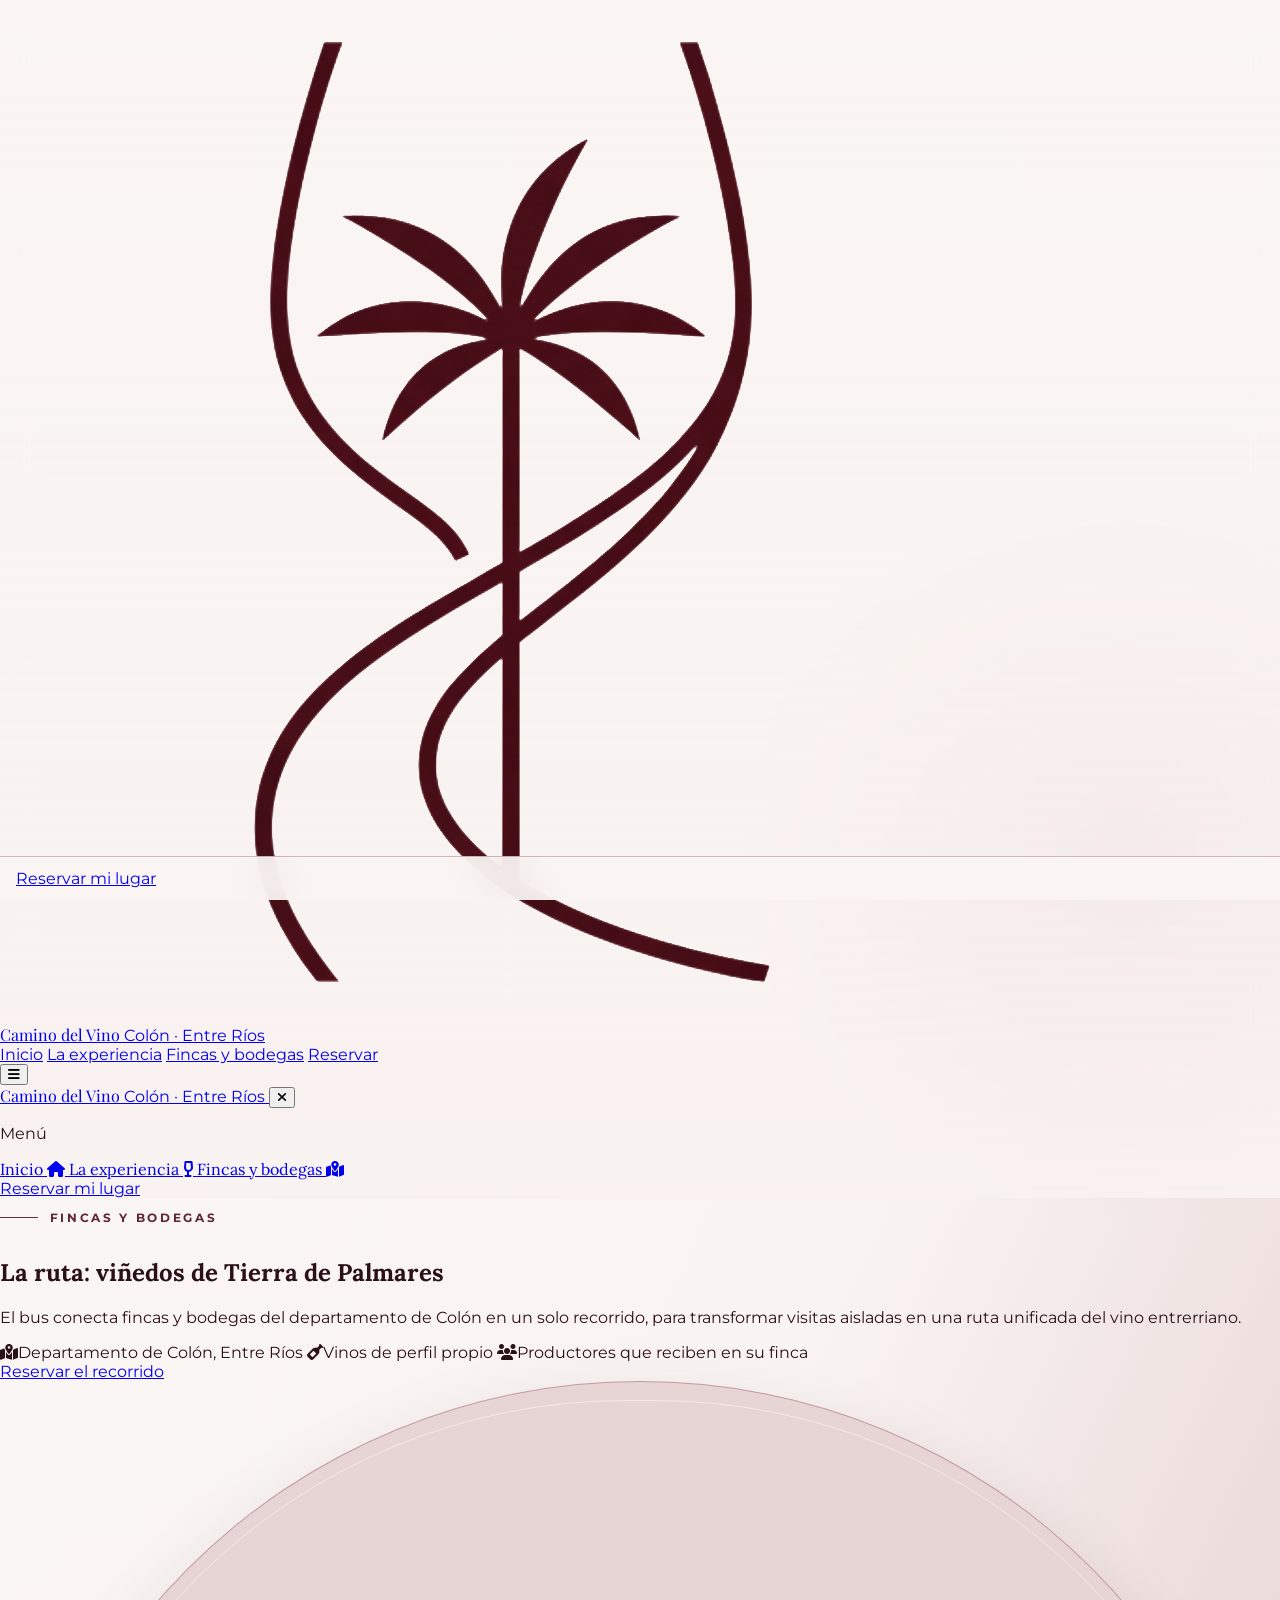
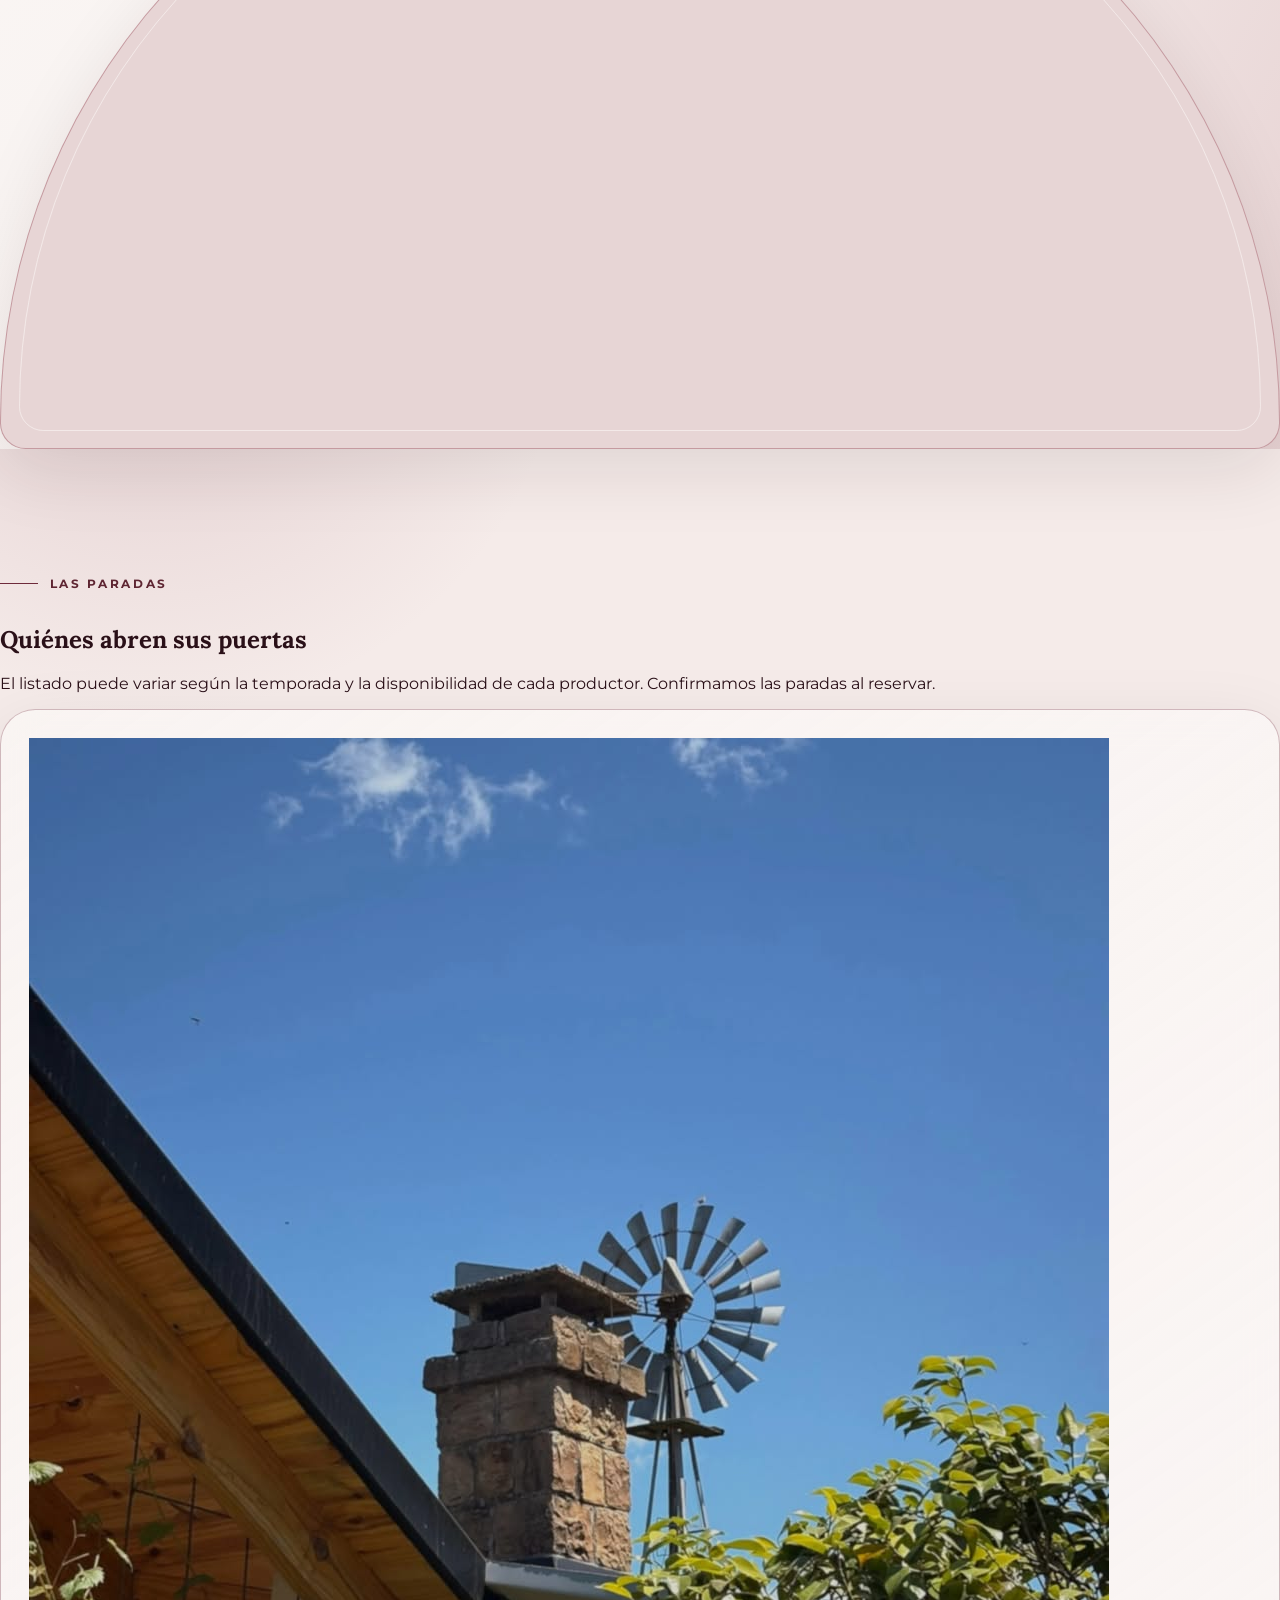
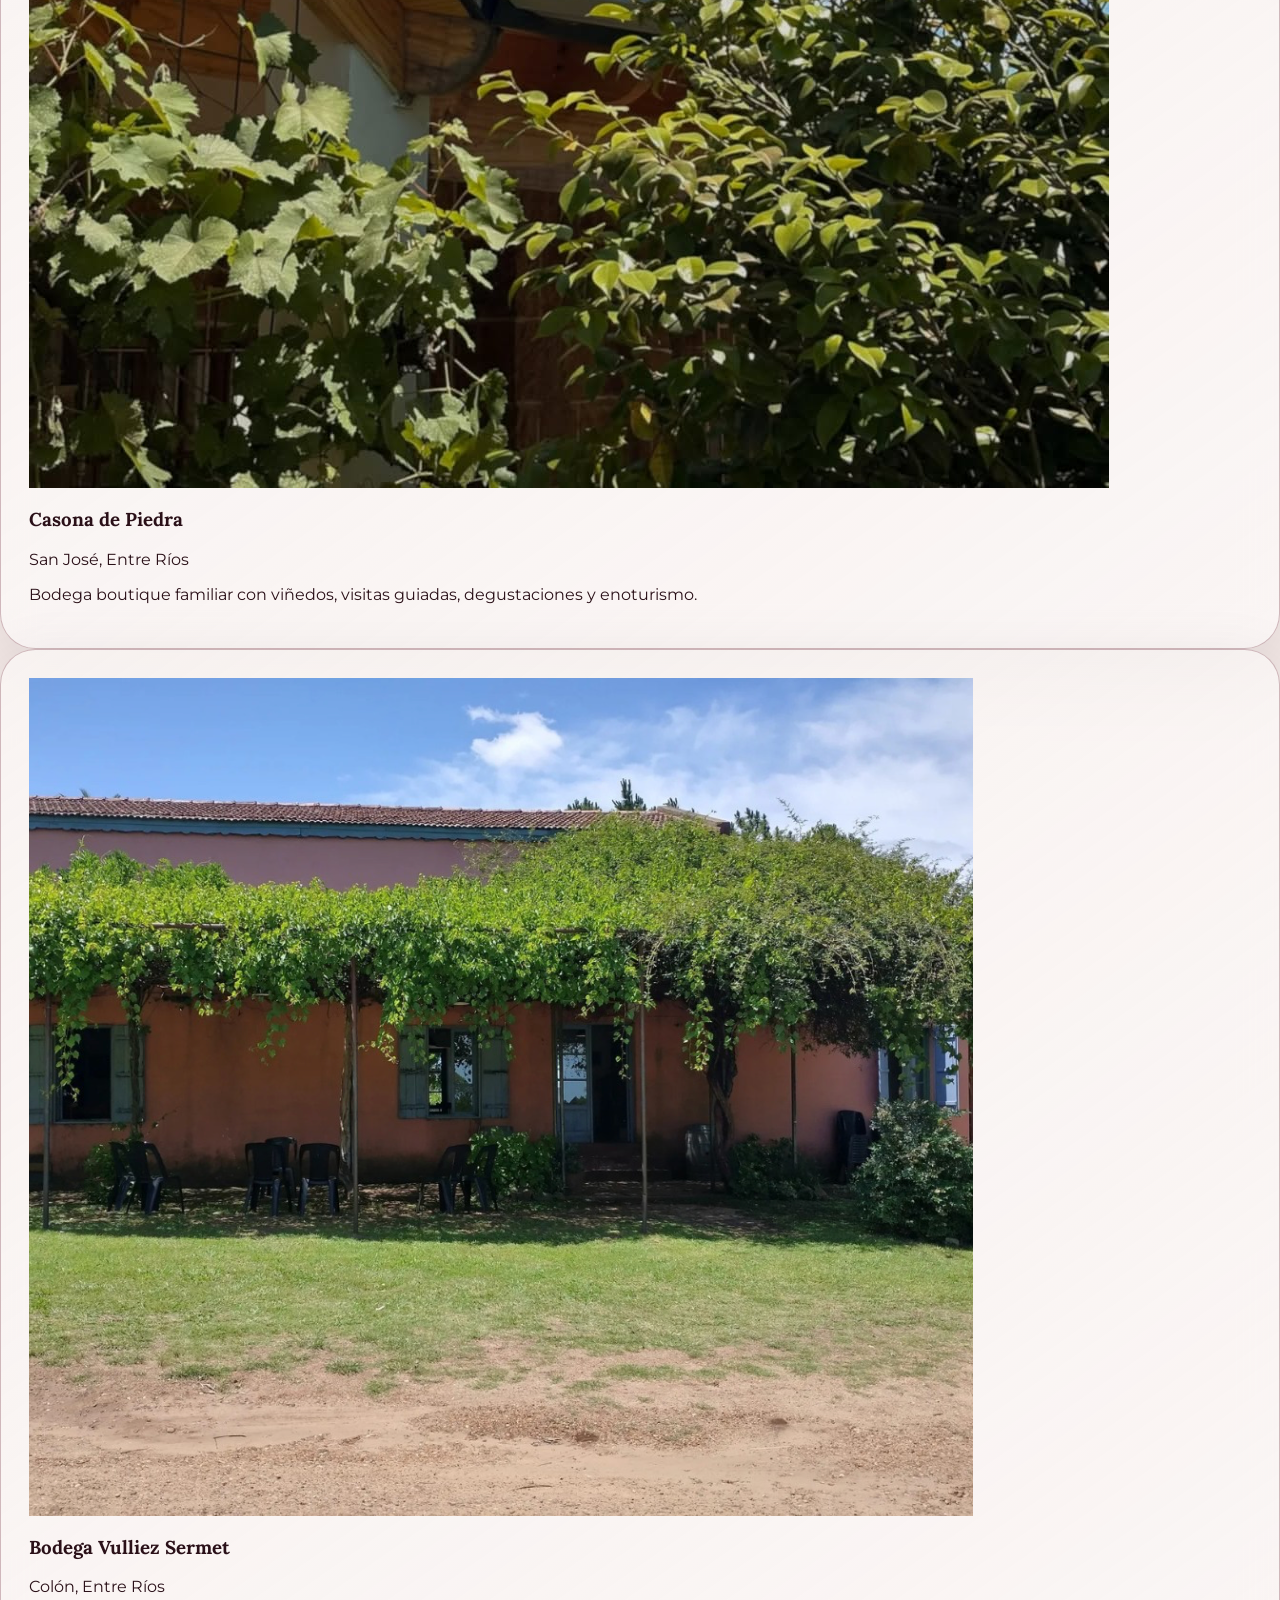
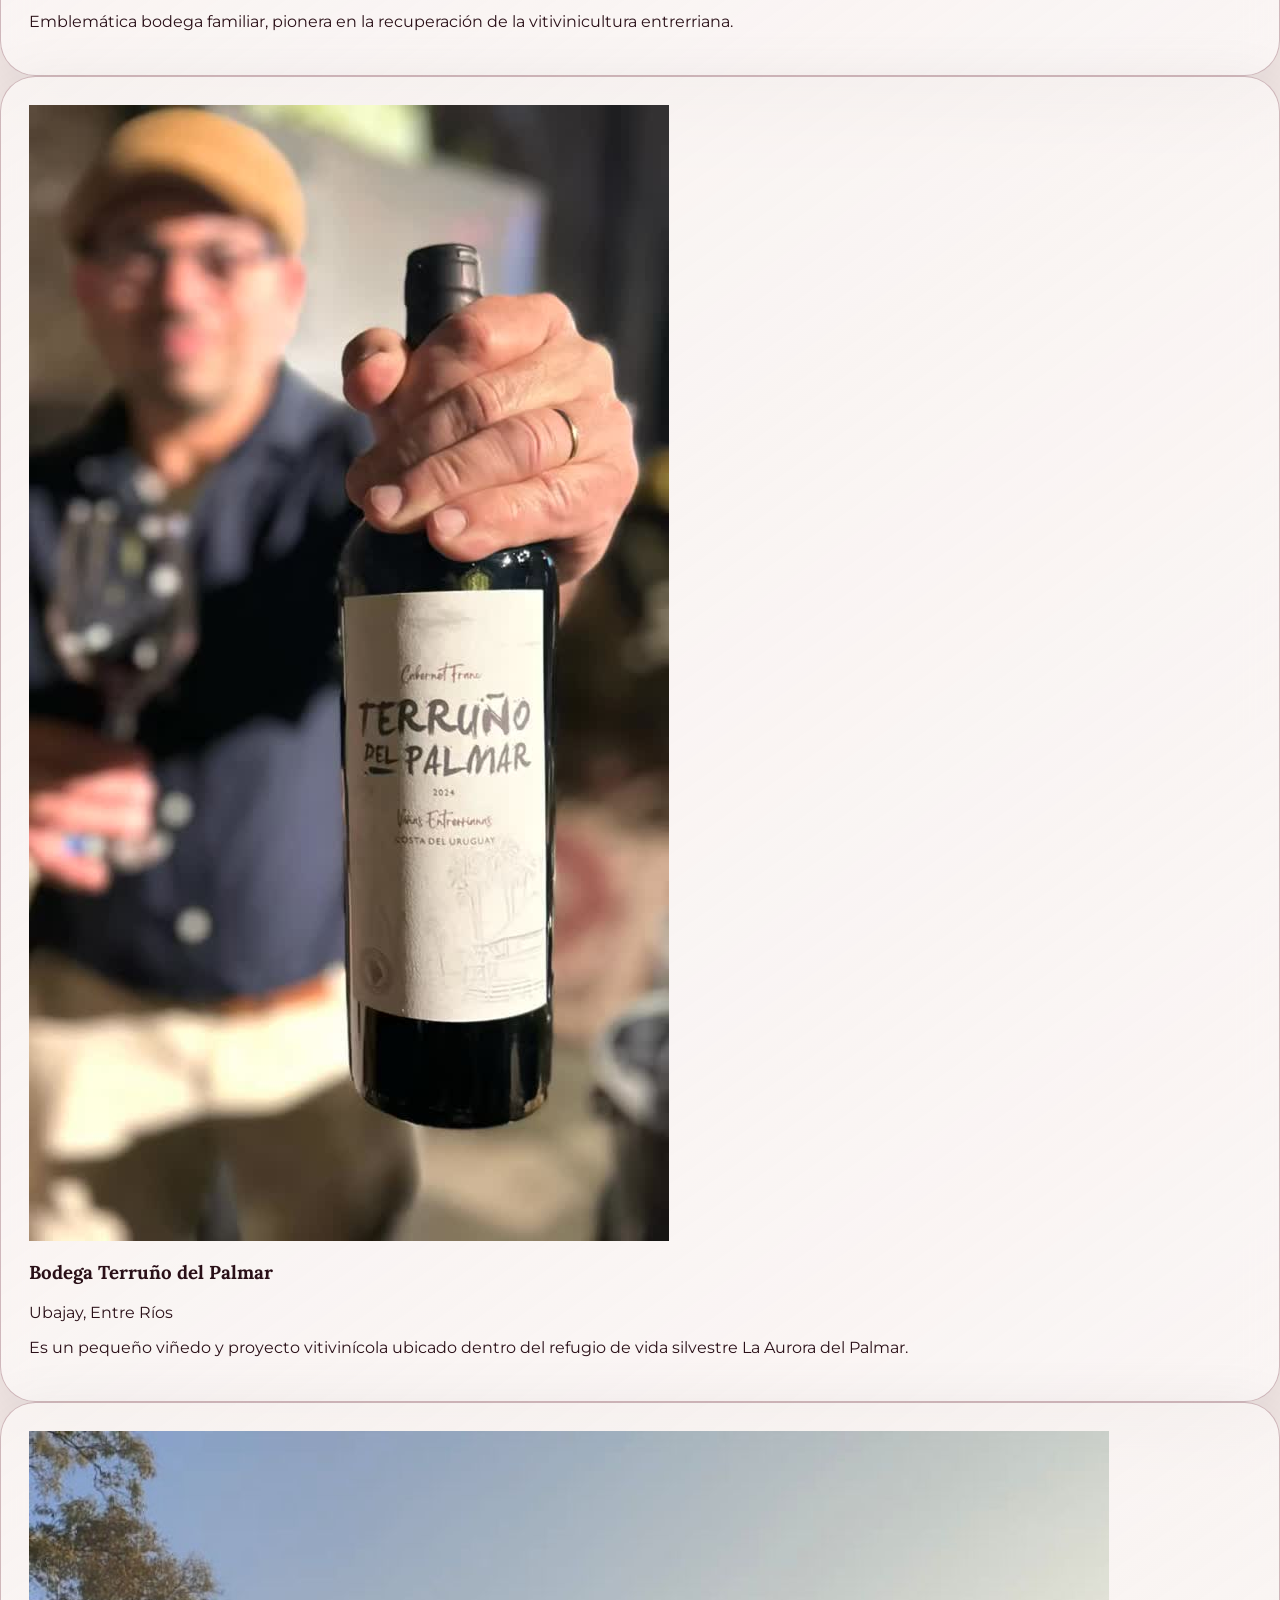
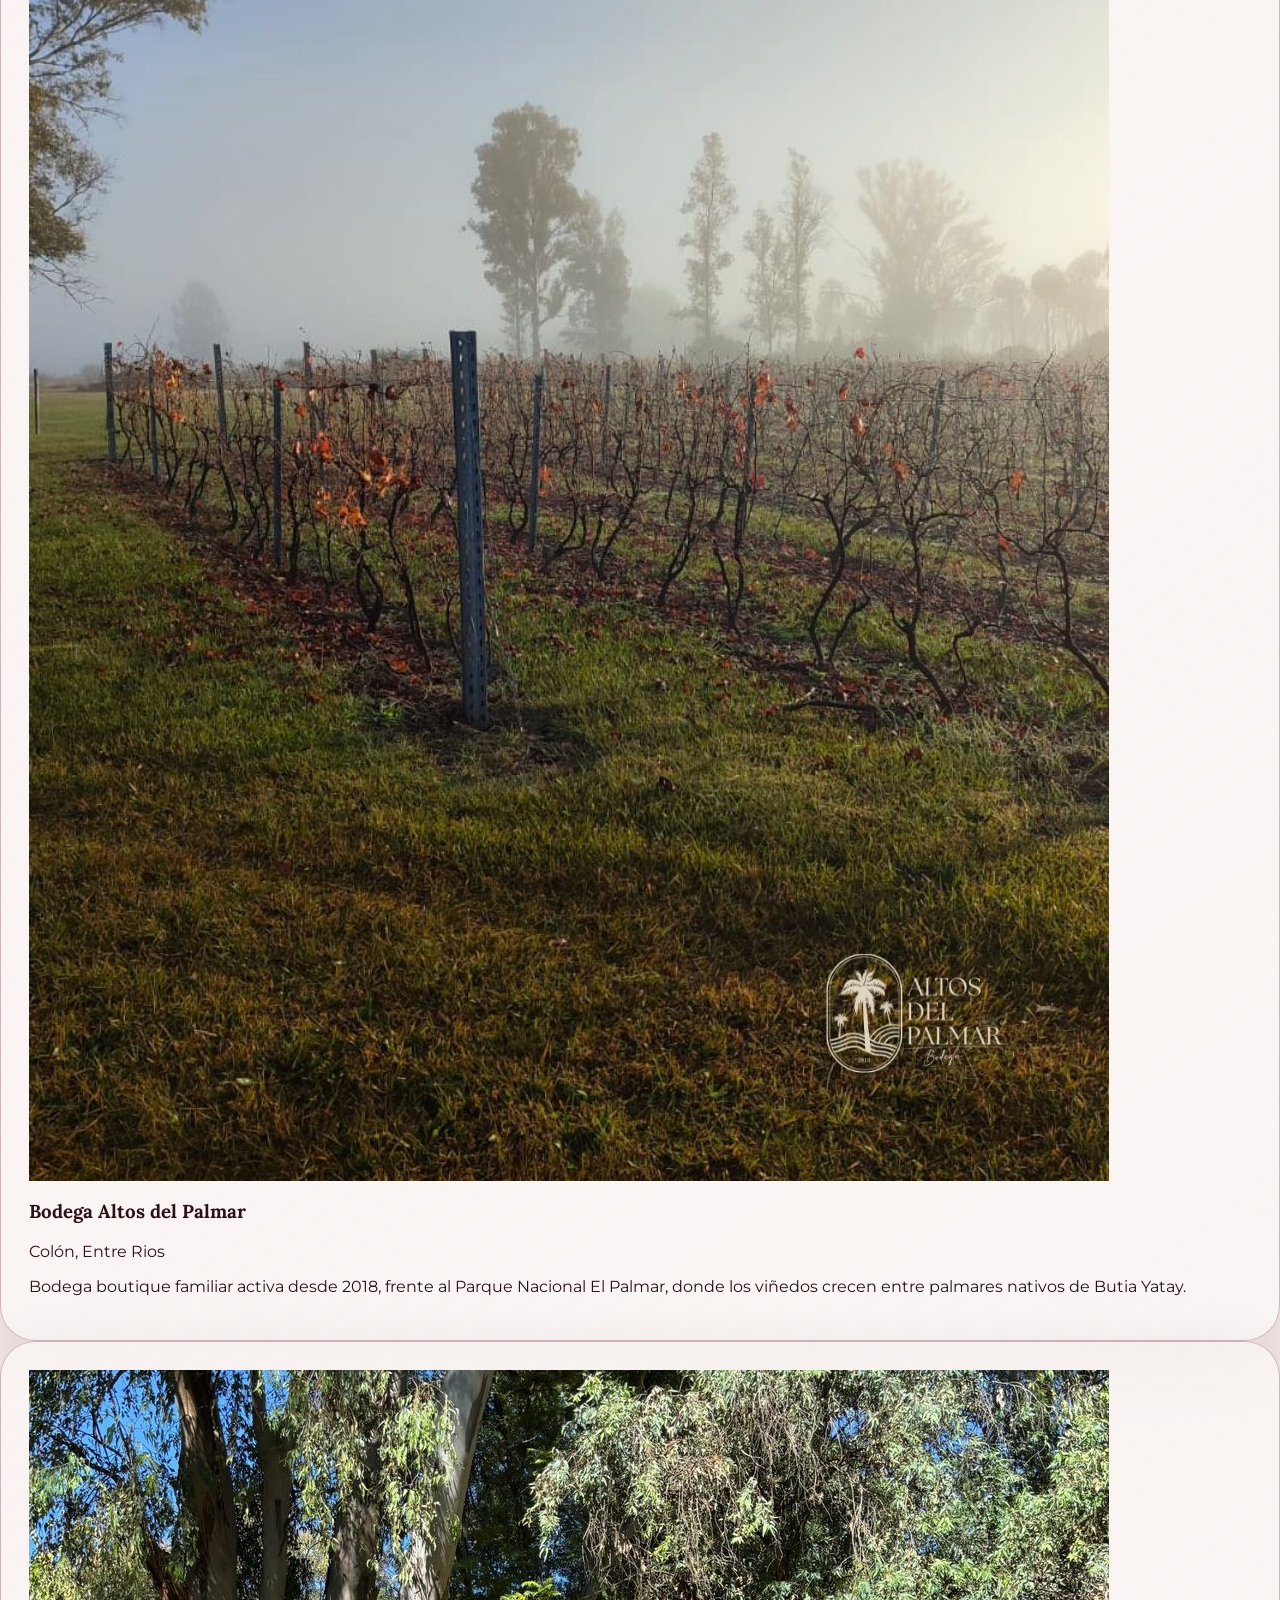
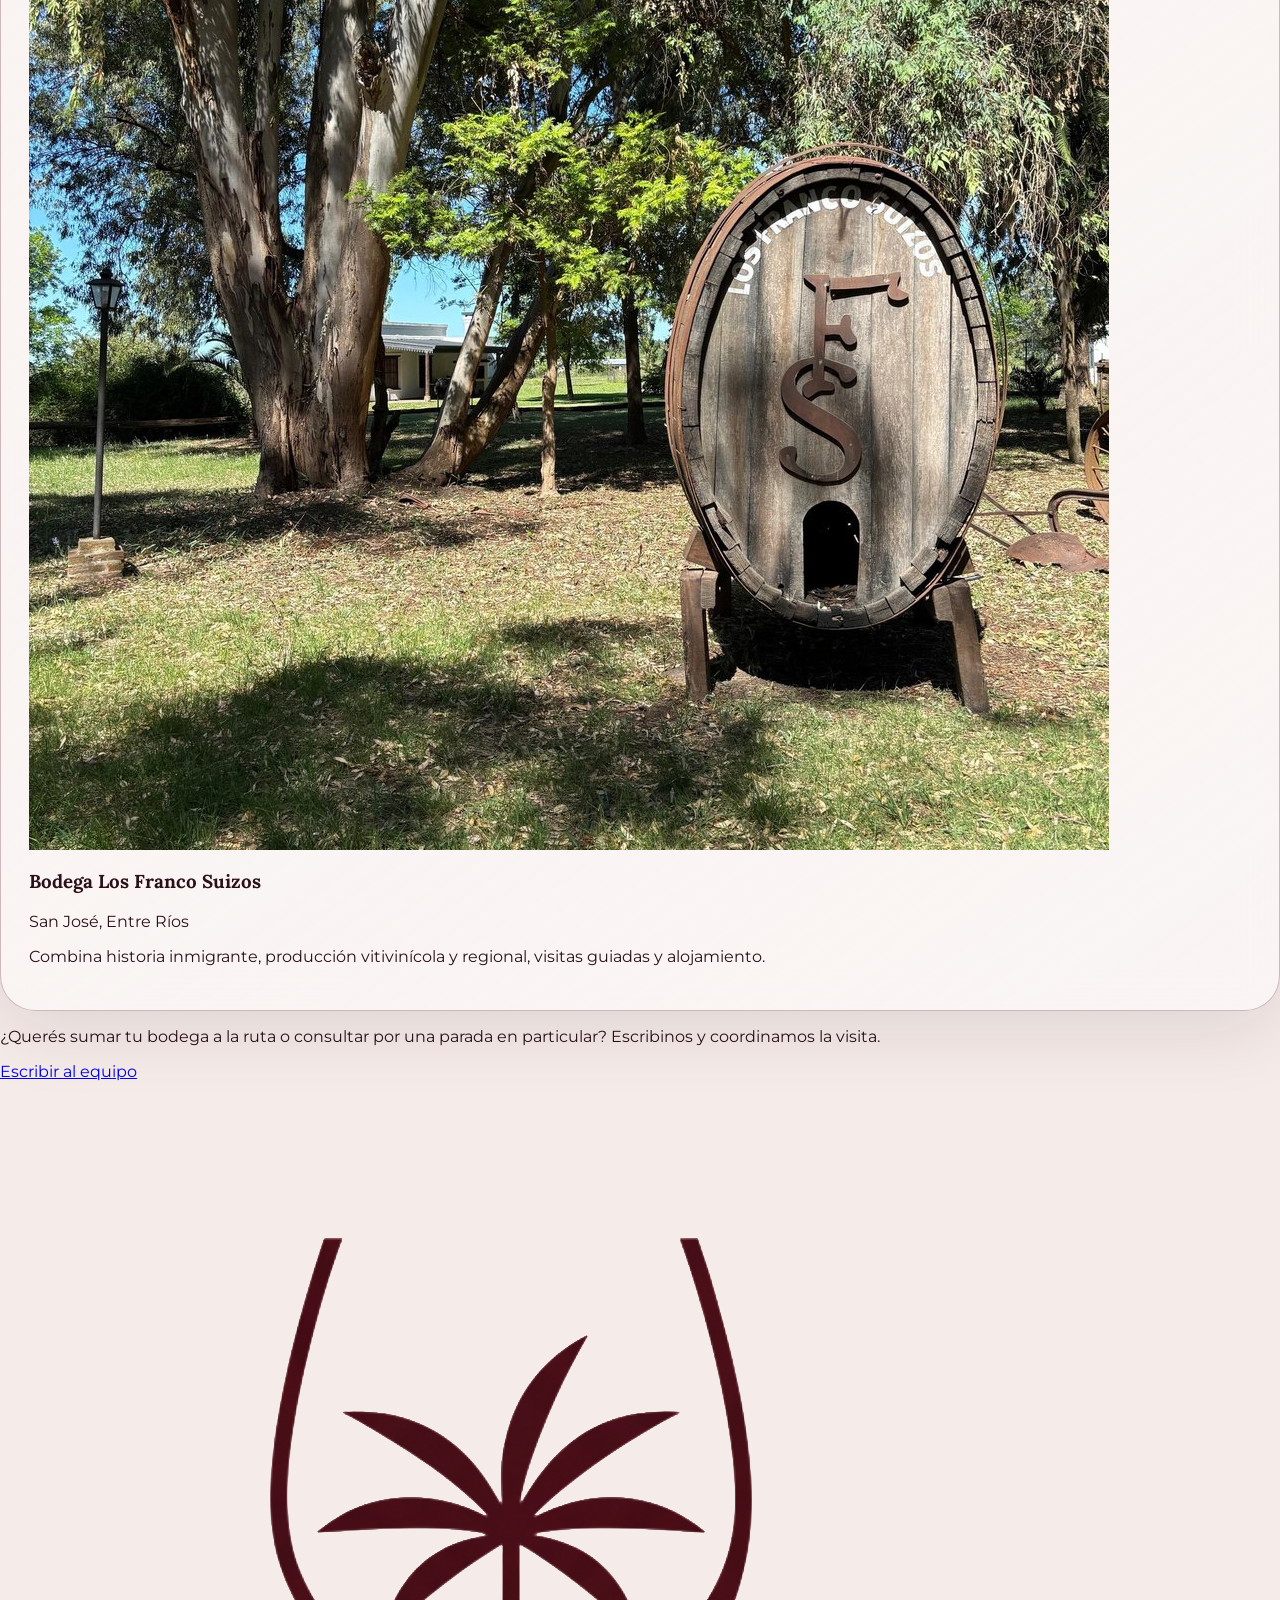
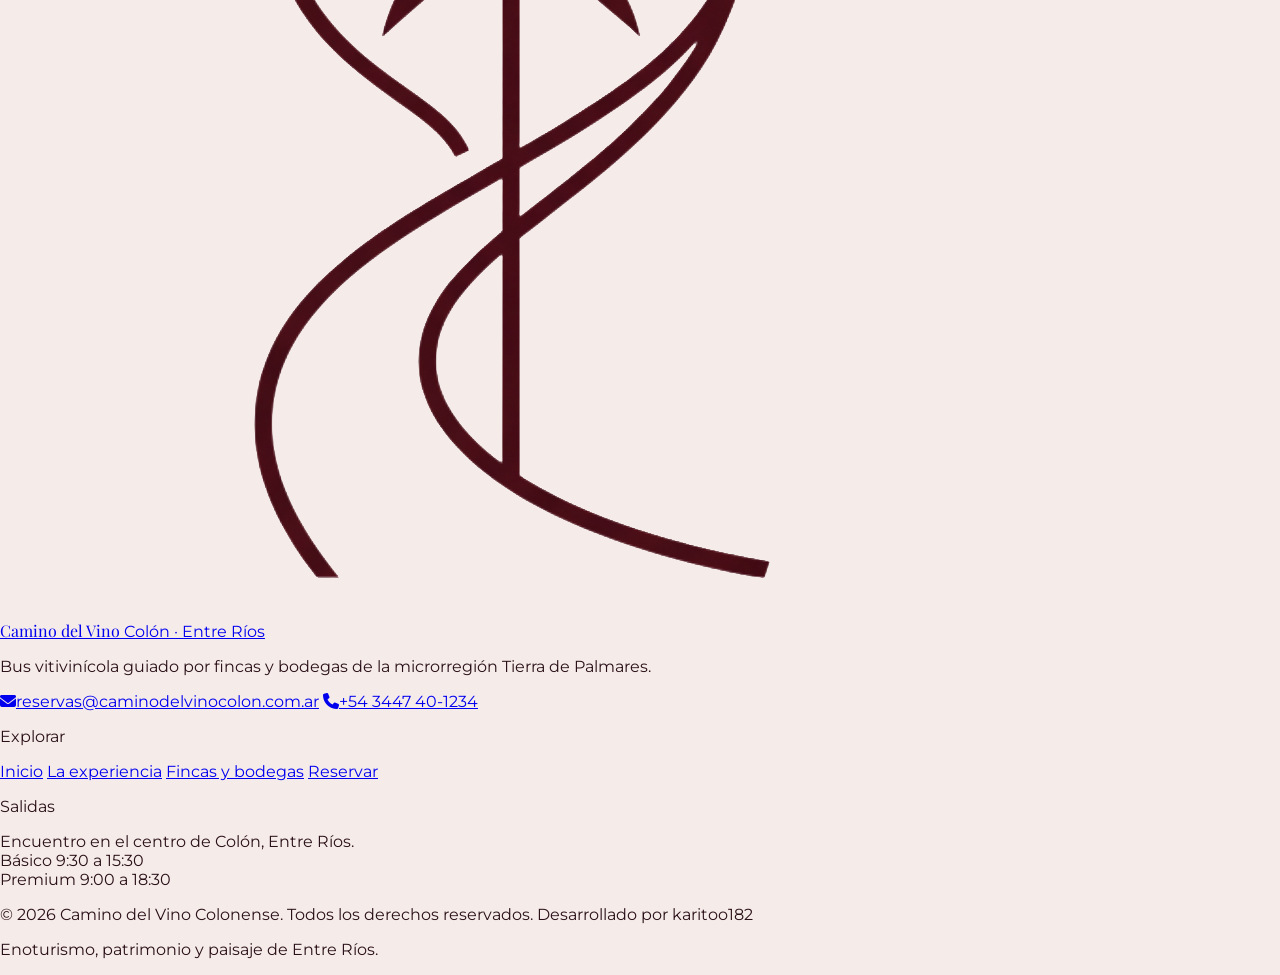
==== commit 06a455af: "Add files via upload" ====
--- a/VINO_COLON/src/assets/pages/bodegas.html
+++ b/VINO_COLON/src/assets/pages/bodegas.html
@@ -142,40 +142,40 @@
                 <img alt="Casona De Piedra" class="aspect-[4/3] w-full object-cover" src="../img/casonadepiedra.jpg" loading="lazy">                
                 </div>
                 <h3 class="mt-5 text-xl font-semibold tracking-[-0.02em] text-[var(--text-color)]" style="font-family: var(--font-heading);">Casona de Piedra</h3>
-                <p class="mt-1 text-xs font-semibold uppercase tracking-[0.18em] text-[var(--sage-dark)]">Ubajay · Vinos de mesa y espumantes</p>
-                <p class="mt-3 flex-1 text-sm leading-7 text-[var(--text-muted)]">Proyecto de recuperación de variedades antiguas con una cava pequeña y un galpón de elaboración que se recorre completo durante la visita.</p>
+                <p class="mt-1 text-xs font-semibold uppercase tracking-[0.18em] text-[var(--sage-dark)]">San José, Entre Ríos</p>
+                <p class="mt-3 flex-1 text-sm leading-7 text-[var(--text-muted)]">Bodega boutique familiar con viñedos, visitas guiadas, degustaciones y enoturismo.</p>
             </article>
             <article class="tour-card glass-panel flex flex-col" data-ai-namespace="bodegas" data-ai-record-id="12968980">
                 <div class="overflow-hidden rounded-[1.4rem]">
                     <img alt="Bodega Vulliez Sermet" class="aspect-[4/3] w-full object-cover" src="../img/vuillezsermet.png" loading="lazy">                
                 </div>
                 <h3 class="mt-5 text-xl font-semibold tracking-[-0.02em] text-[var(--text-color)]" style="font-family: var(--font-heading);">Bodega Vulliez Sermet</h3>
-                <p class="mt-1 text-xs font-semibold uppercase tracking-[0.18em] text-[var(--sage-dark)]">Villa Elisa · Vinos de guarda</p>
-                <p class="mt-3 flex-1 text-sm leading-7 text-[var(--text-muted)]">Descendientes de inmigrantes italianos que recuperaron la cava original de la familia. Degustación en el patio, con relatos de la vitivinicultura interrumpida en 1934.</p>
+                <p class="mt-1 text-xs font-semibold uppercase tracking-[0.18em] text-[var(--sage-dark)]">Colón, Entre Ríos</p>
+                <p class="mt-3 flex-1 text-sm leading-7 text-[var(--text-muted)]">Emblemática bodega familiar, pionera en la recuperación de la vitivinicultura entrerriana.</p>
             </article>
             <article class="tour-card glass-panel flex flex-col" data-ai-namespace="bodegas" data-ai-record-id="12968978">
                 <div class="overflow-hidden rounded-[1.4rem]">
                     <img alt="Bodega Terruño del Palmar" class="aspect-[4/3] w-full object-cover" src="../img/terrunosdelpalmar.jpg" loading="lazy">                
                 </div>
                 <h3 class="mt-5 text-xl font-semibold tracking-[-0.02em] text-[var(--text-color)]" style="font-family: var(--font-heading);">Bodega Terruño del Palmar</h3>
-                <p class="mt-1 text-xs font-semibold uppercase tracking-[0.18em] text-[var(--sage-dark)]">Colón · Isabella y Niágara</p>
-                <p class="mt-3 flex-1 text-sm leading-7 text-[var(--text-muted)]">Finca familiar con viñedos centenarios y un pequeño lagar donde se elaboran vinos jóvenes de perfil frutado. La visita recorre la hilera histórica y termina en la mesa de degustación.</p>
+                <p class="mt-1 text-xs font-semibold uppercase tracking-[0.18em] text-[var(--sage-dark)]">Ubajay, Entre Ríos</p>
+                <p class="mt-3 flex-1 text-sm leading-7 text-[var(--text-muted)]">Es un pequeño viñedo y proyecto vitivinícola ubicado dentro del refugio de vida silvestre La Aurora del Palmar.</p>
             </article>
             <article class="tour-card glass-panel flex flex-col" data-ai-namespace="bodegas" data-ai-record-id="12968979">
                 <div class="overflow-hidden rounded-[1.4rem]">
                     <img alt="Bodega Altos del Palmar" class="aspect-[4/3] w-full object-cover" src="../img/altosdelpalmar.jpg" loading="lazy">                
                 </div>
                 <h3 class="mt-5 text-xl font-semibold tracking-[-0.02em] text-[var(--text-color)]" style="font-family: var(--font-heading);">Bodega Altos del Palmar</h3>
-                <p class="mt-1 text-xs font-semibold uppercase tracking-[0.18em] text-[var(--sage-dark)]">San José · Lorena y Concord</p>
-                <p class="mt-3 flex-1 text-sm leading-7 text-[var(--text-muted)]">Viñedo de pequeña escala entre montes y palmeras, con elaboración artesanal y una colección de botellas que resume el regreso de la actividad desde 1993.</p>
+                <p class="mt-1 text-xs font-semibold uppercase tracking-[0.18em] text-[var(--sage-dark)]">Colón, Entre Rios</p>
+                <p class="mt-3 flex-1 text-sm leading-7 text-[var(--text-muted)]">Bodega boutique familiar activa desde 2018, frente al Parque Nacional El Palmar, donde los viñedos crecen entre palmares nativos de Butia Yatay.</p>
             </article>
             <article class="tour-card glass-panel flex flex-col" data-ai-namespace="bodegas" data-ai-record-id="12968981">
                 <div class="overflow-hidden rounded-[1.4rem]">
                     <img alt="Bodega Los Francos Suizos" class="aspect-[4/3] w-full object-cover" src="../img/losfrancossuizos.jpg" loading="lazy">                
                 </div>
                 <h3 class="mt-5 text-xl font-semibold tracking-[-0.02em] text-[var(--text-color)]" style="font-family: var(--font-heading);">Bodega Los Franco Suizos</h3>
-                <p class="mt-1 text-xs font-semibold uppercase tracking-[0.18em] text-[var(--sage-dark)]">Colón · Vinos rosados</p>
-                <p class="mt-3 flex-1 text-sm leading-7 text-[var(--text-muted)]">Finca joven con hileras nuevas y una propuesta de rosados frescos. La parada incluye caminata por el viñedo y la mejor luz de la tarde para fotografiar el paisaje.</p>
+                <p class="mt-1 text-xs font-semibold uppercase tracking-[0.18em] text-[var(--sage-dark)]">San José, Entre Ríos</p>
+                <p class="mt-3 flex-1 text-sm leading-7 text-[var(--text-muted)]">Combina historia inmigrante, producción vitivinícola y regional, visitas guiadas y alojamiento.</p>
             </article>
                     </div>
                 <div class="mt-12 flex flex-col items-start gap-4 rounded-[2rem] border border-[var(--glass-border)] bg-[var(--surface-color)] p-6 sm:flex-row sm:items-center sm:justify-between">
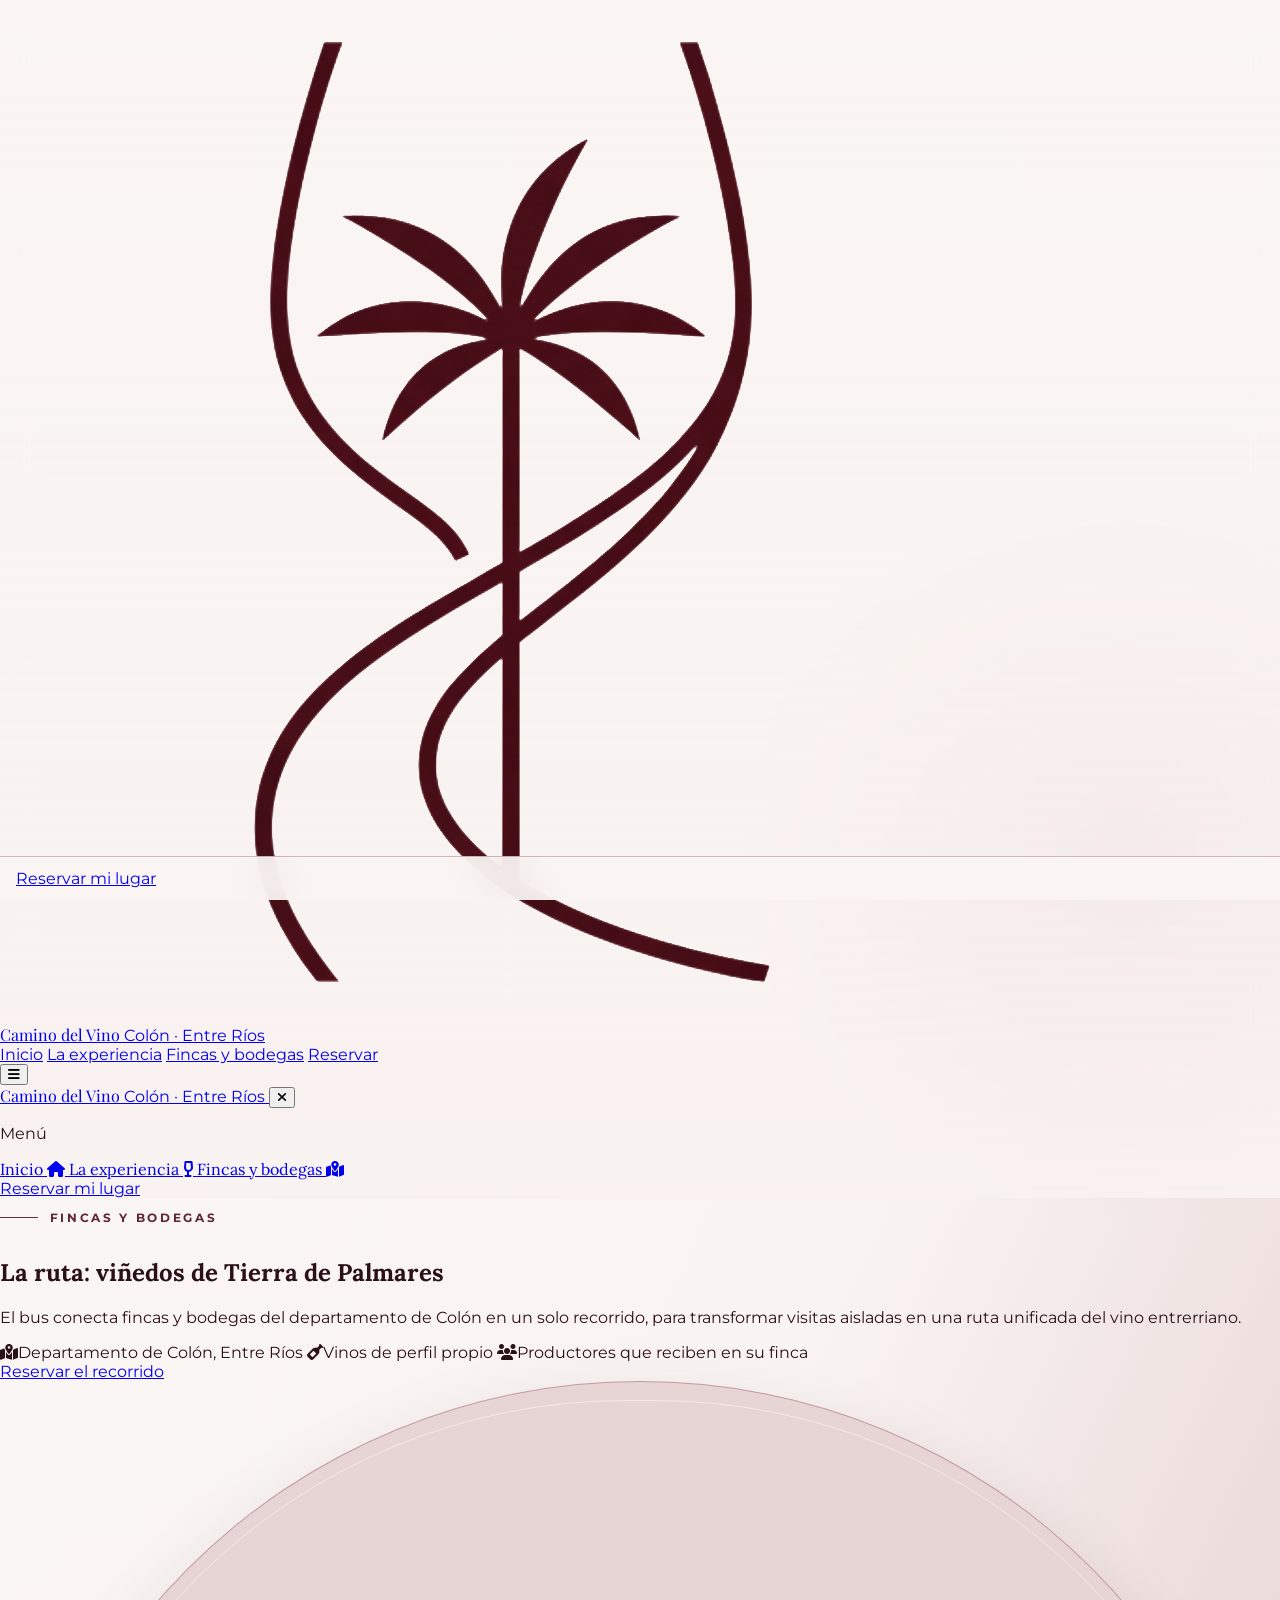
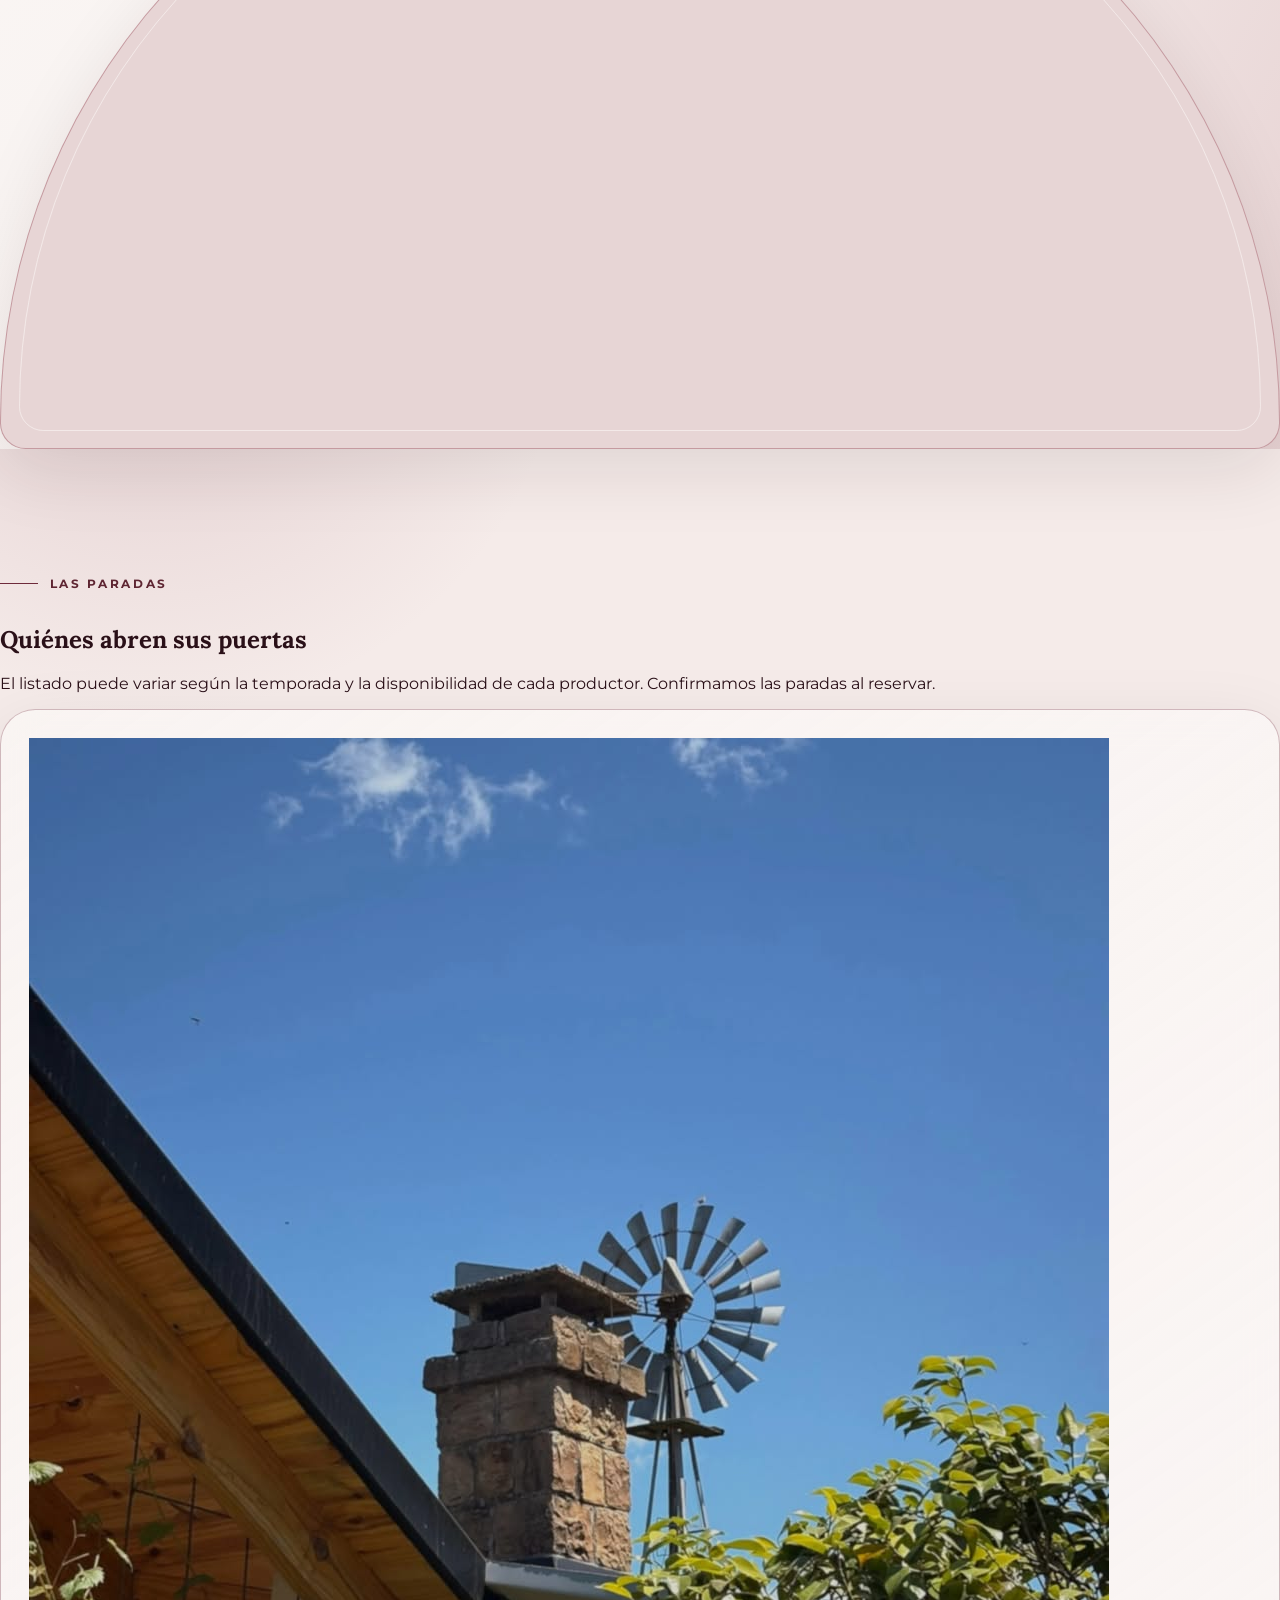
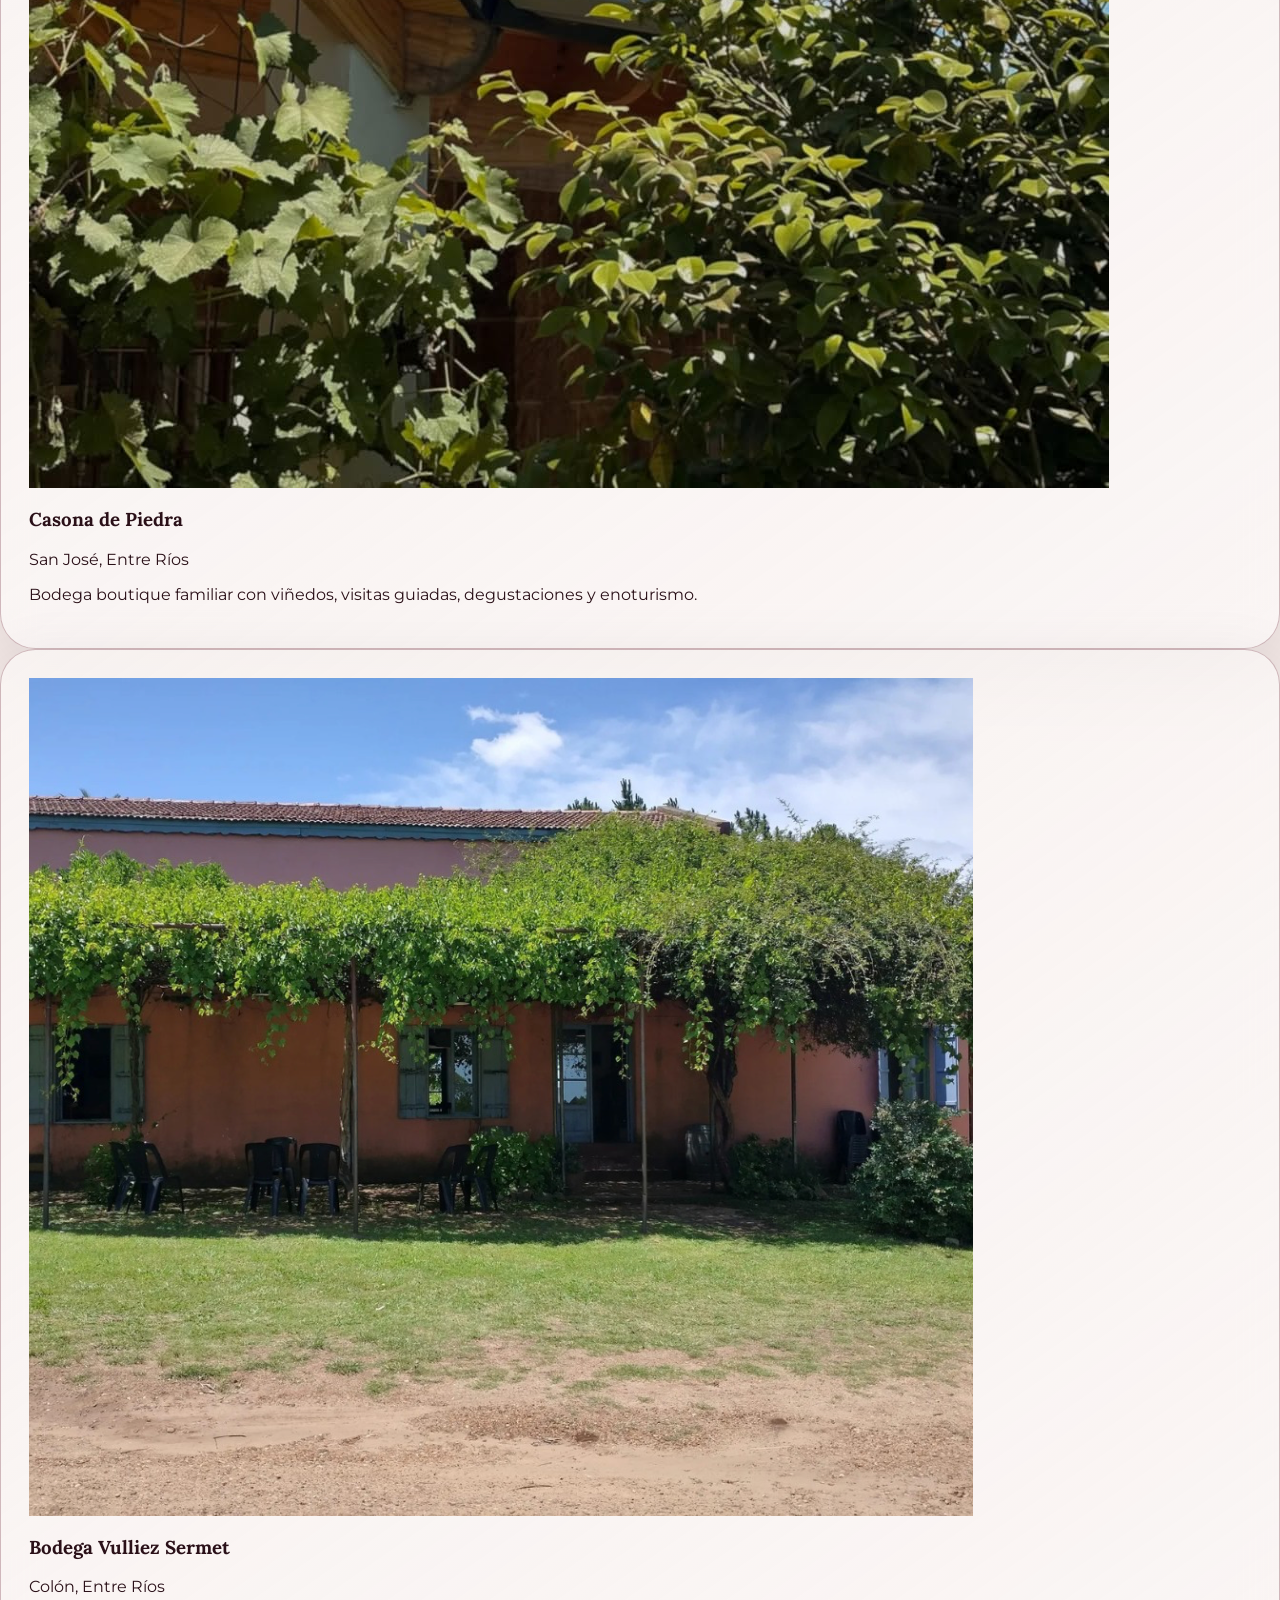
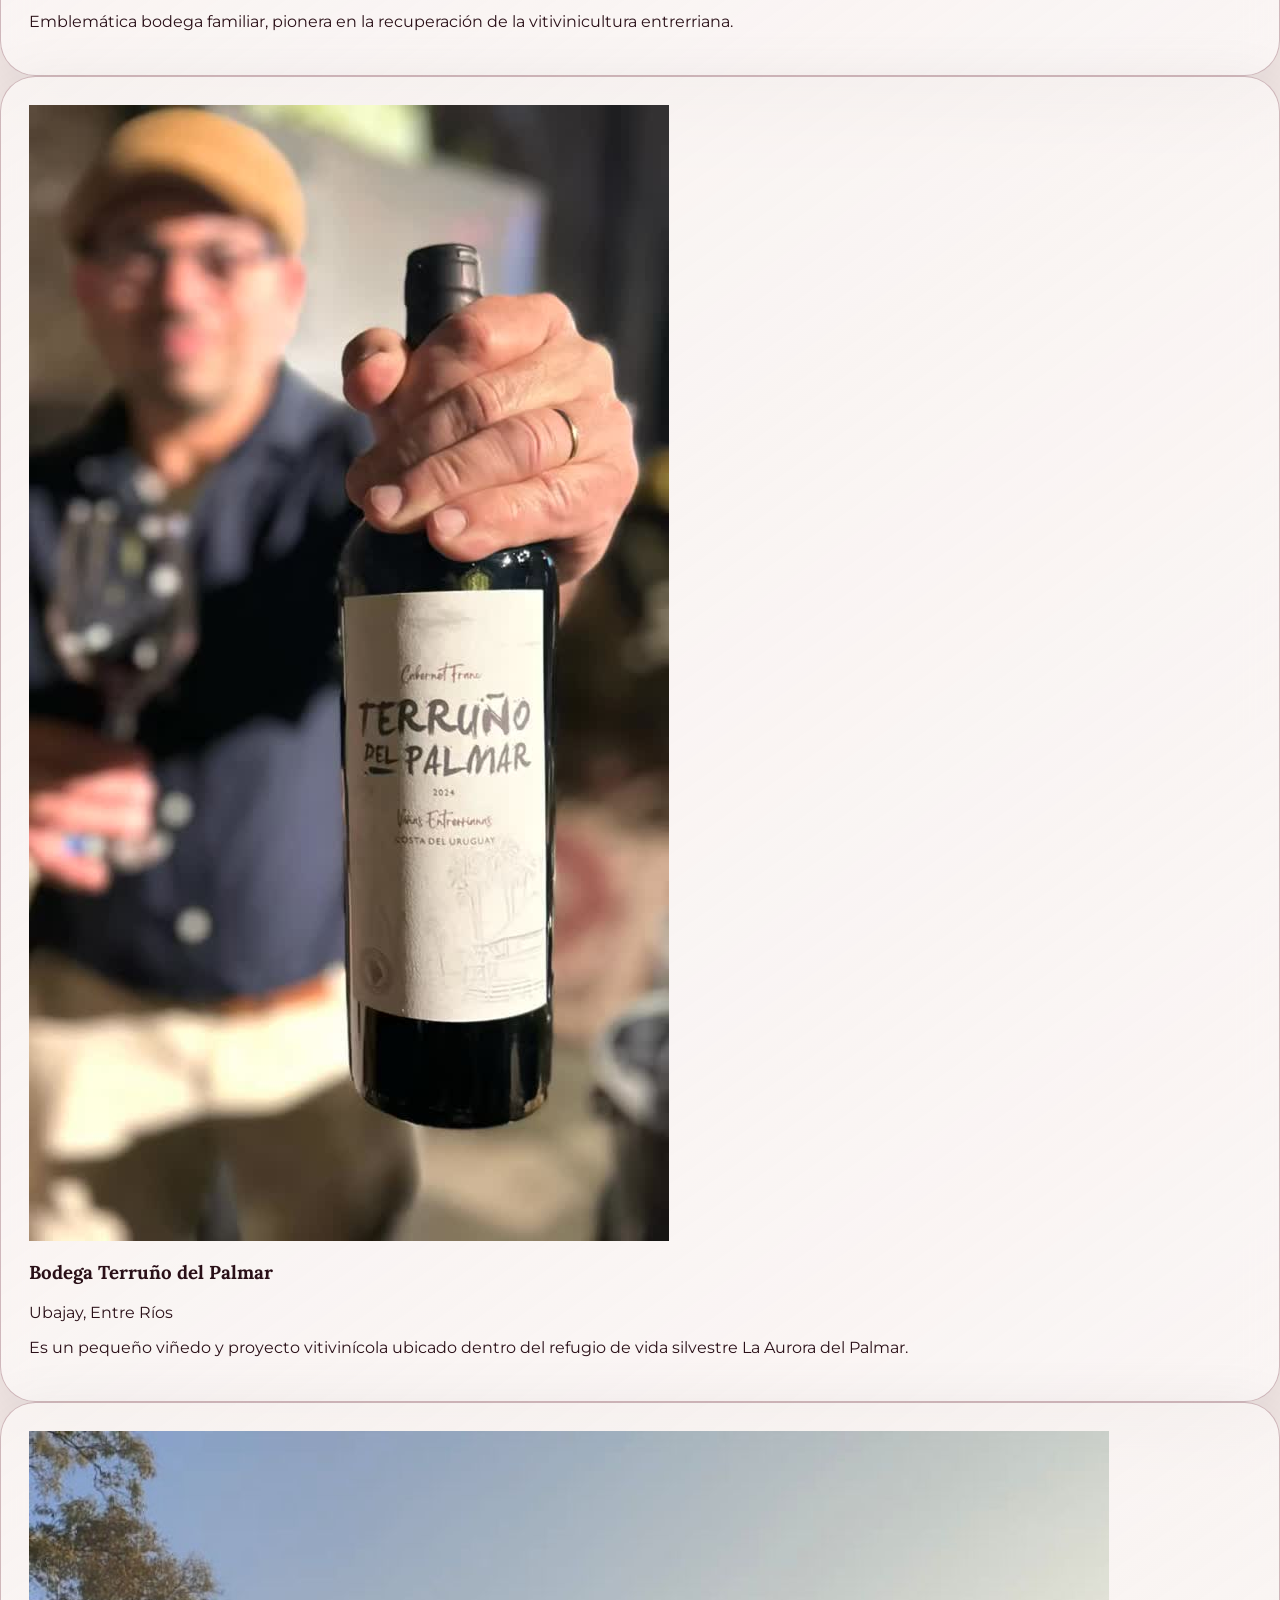
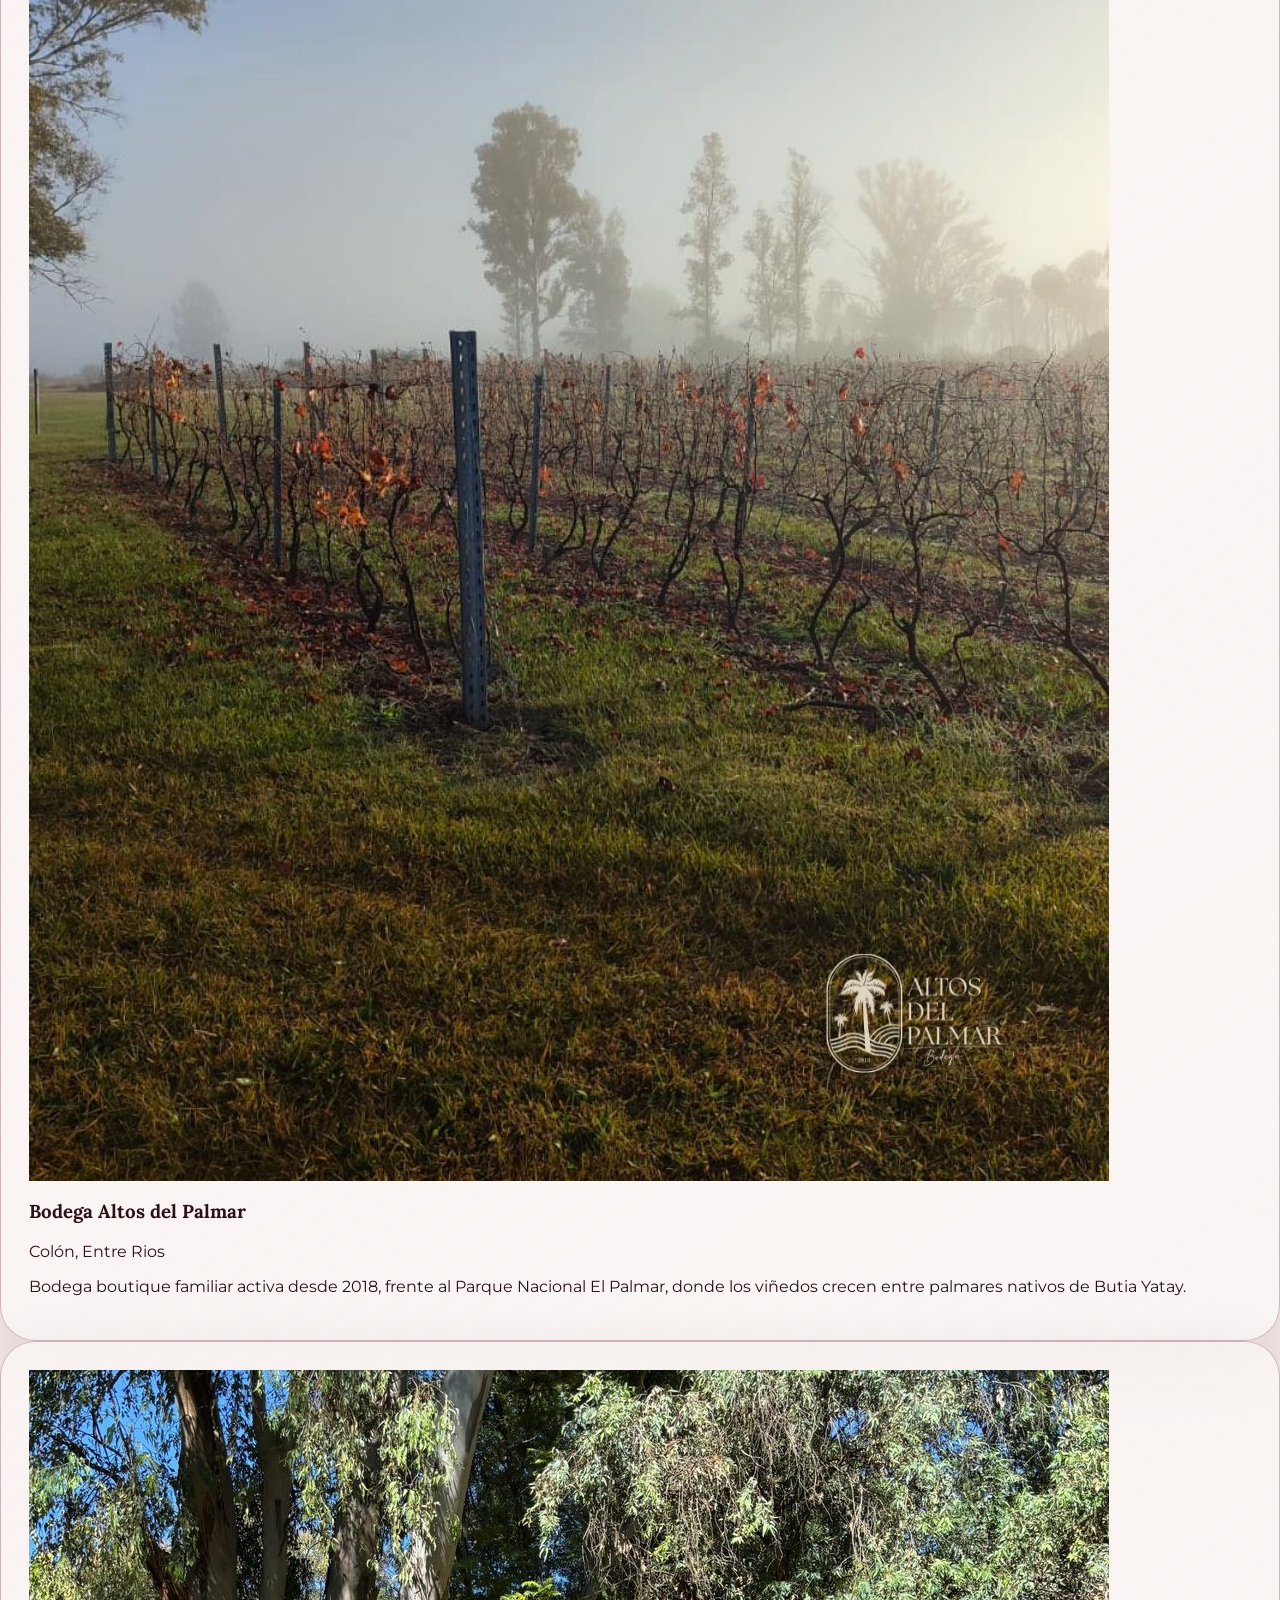
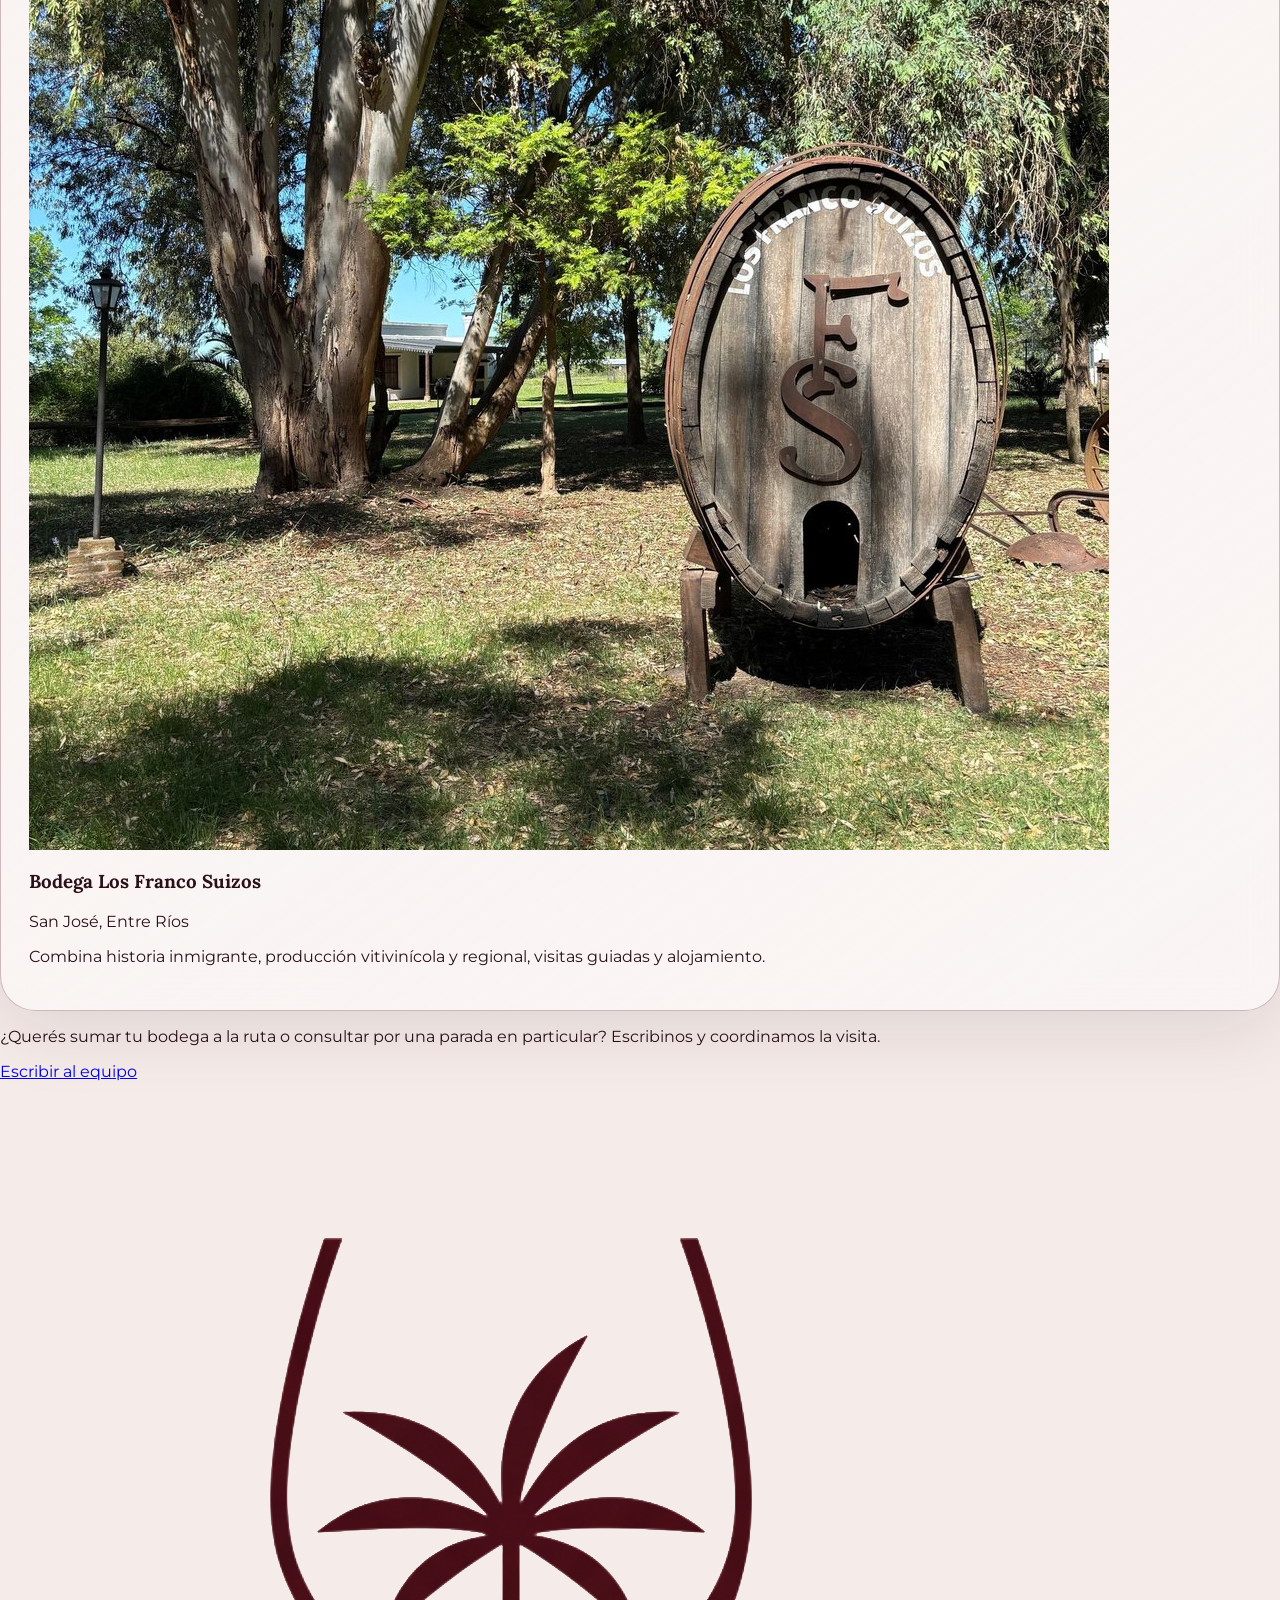
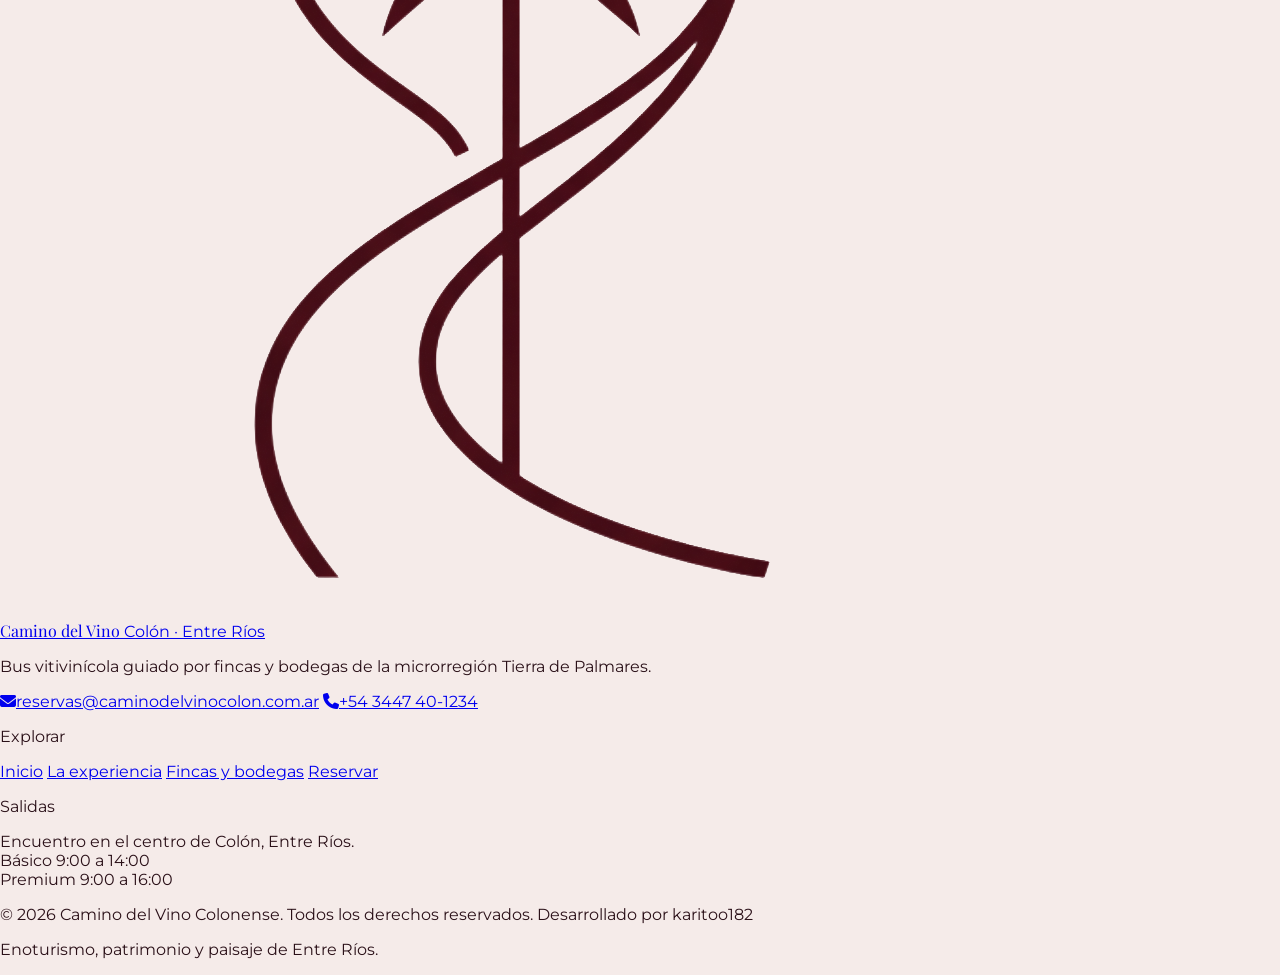
==== commit 230bbf24: "Add files via upload" ====
--- a/VINO_COLON/src/assets/pages/bodegas.html
+++ b/VINO_COLON/src/assets/pages/bodegas.html
@@ -216,7 +216,7 @@
 
             <div class="text-center lg:text-left">
                 <p class="text-sm font-semibold uppercase tracking-[0.22em]">Salidas</p>
-                <p class="mt-4 text-sm leading-7 text-[var(--text-muted)]">Encuentro en el centro de Colón, Entre Ríos.<br>Básico 9:30 a 15:30<br>Premium 9:00 a 18:30</p>
+                    <p class="mt-4 text-sm leading-7 text-[var(--text-muted)]">Encuentro en el centro de Colón, Entre Ríos.<br>Básico 9:00 a 14:00<br>Premium 9:00 a 16:00</p>
             </div>
         </div>
 
